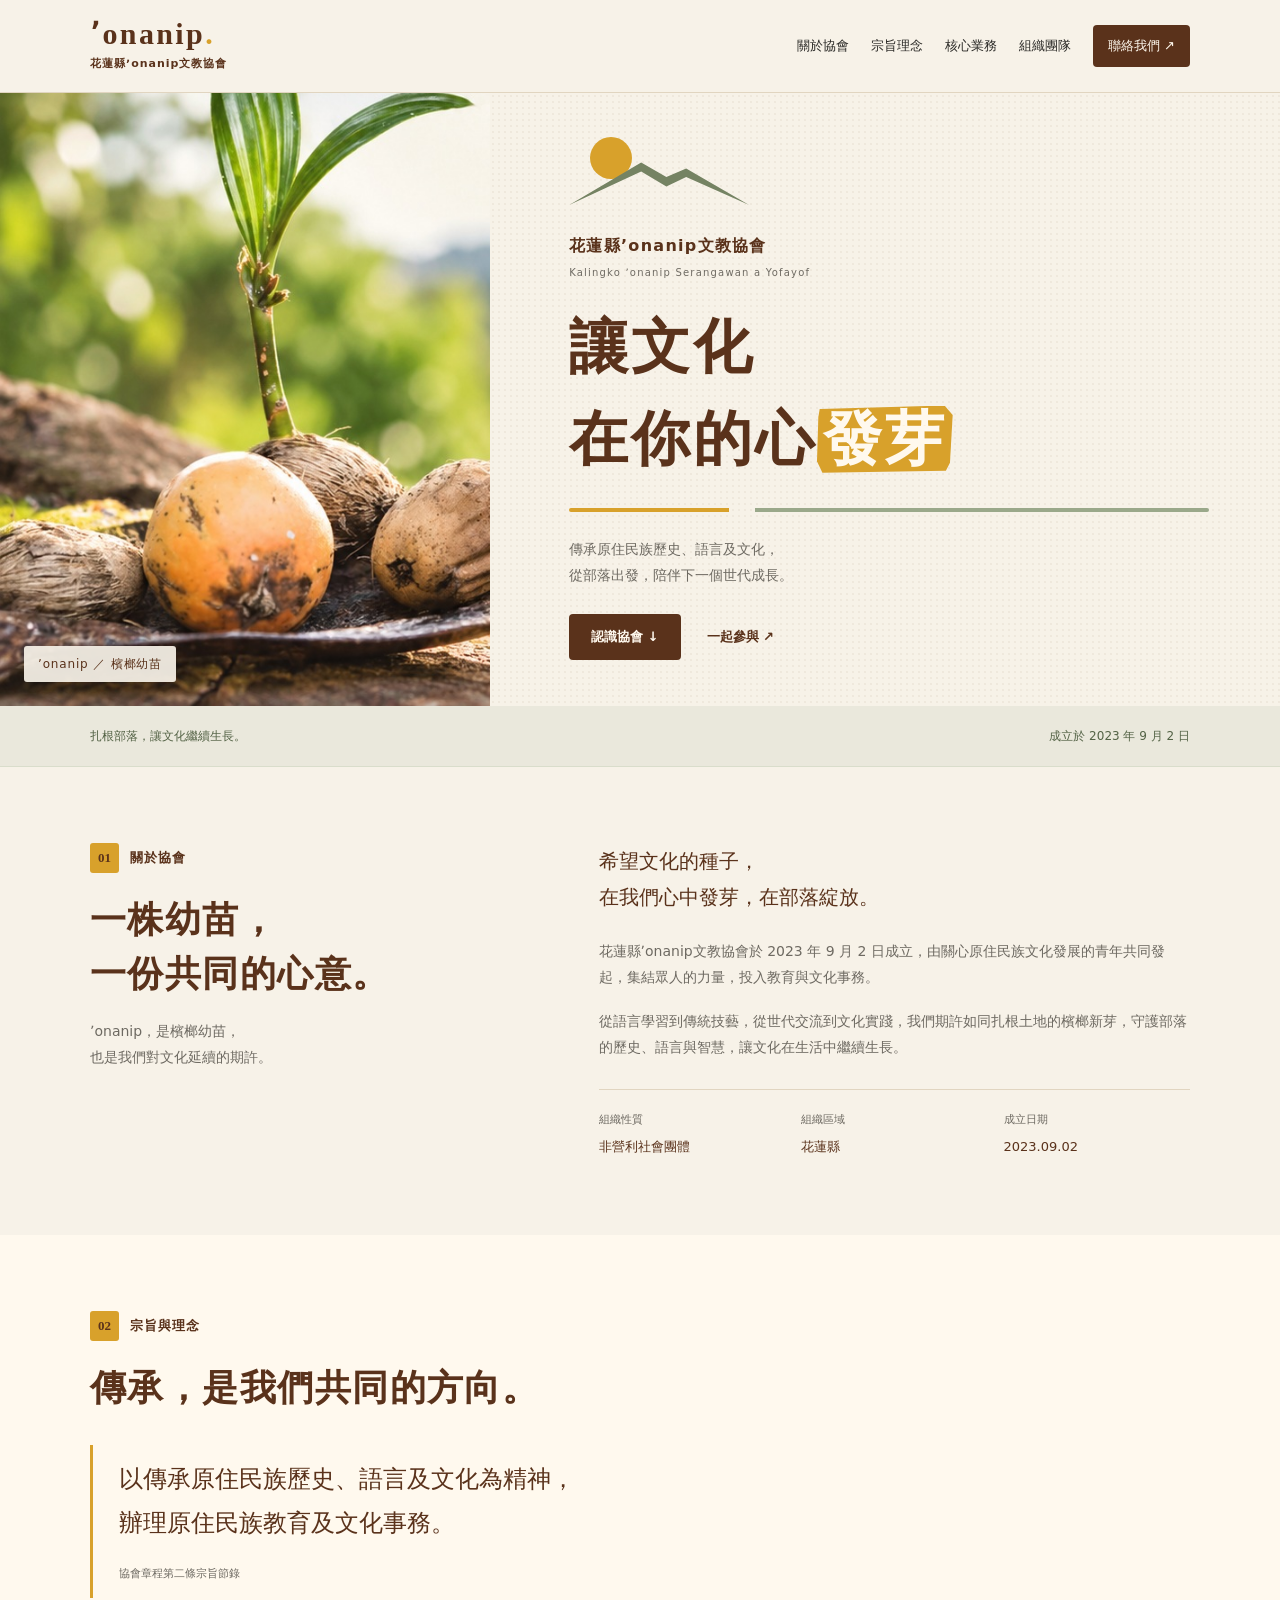
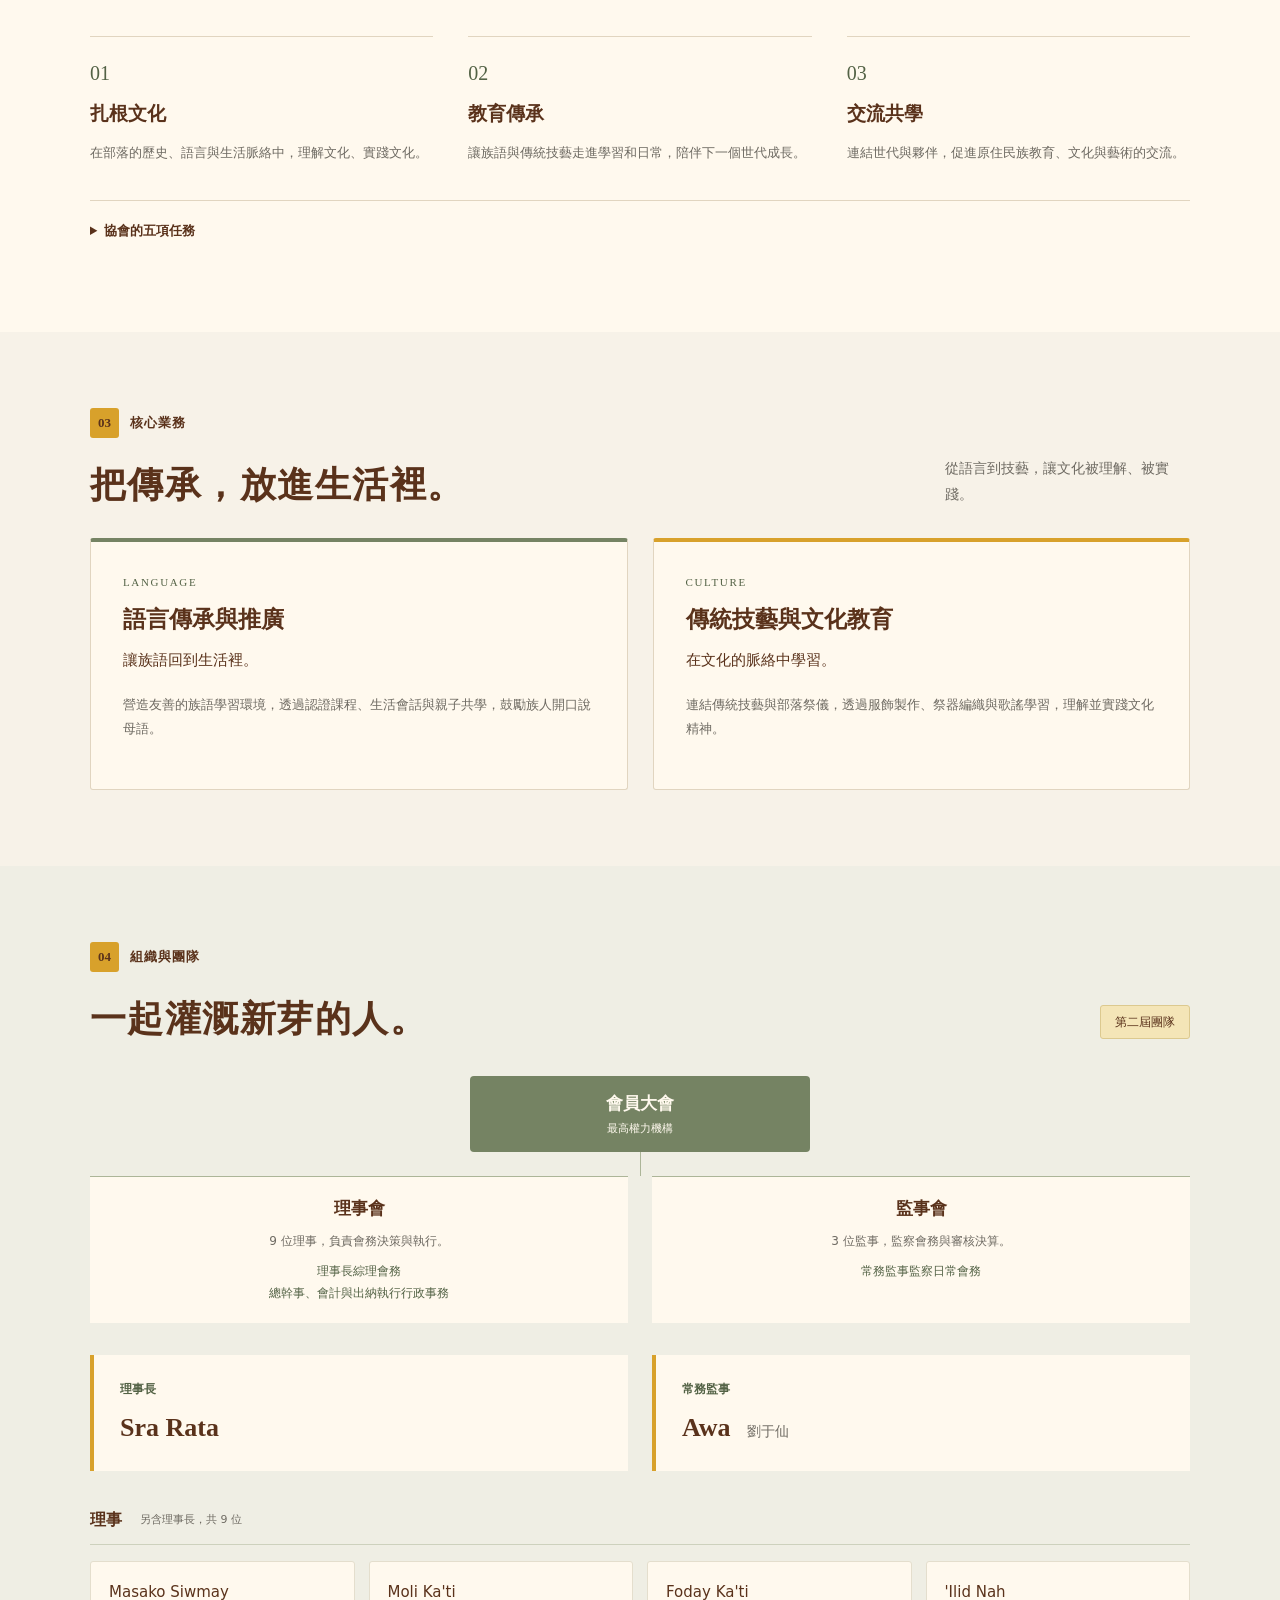
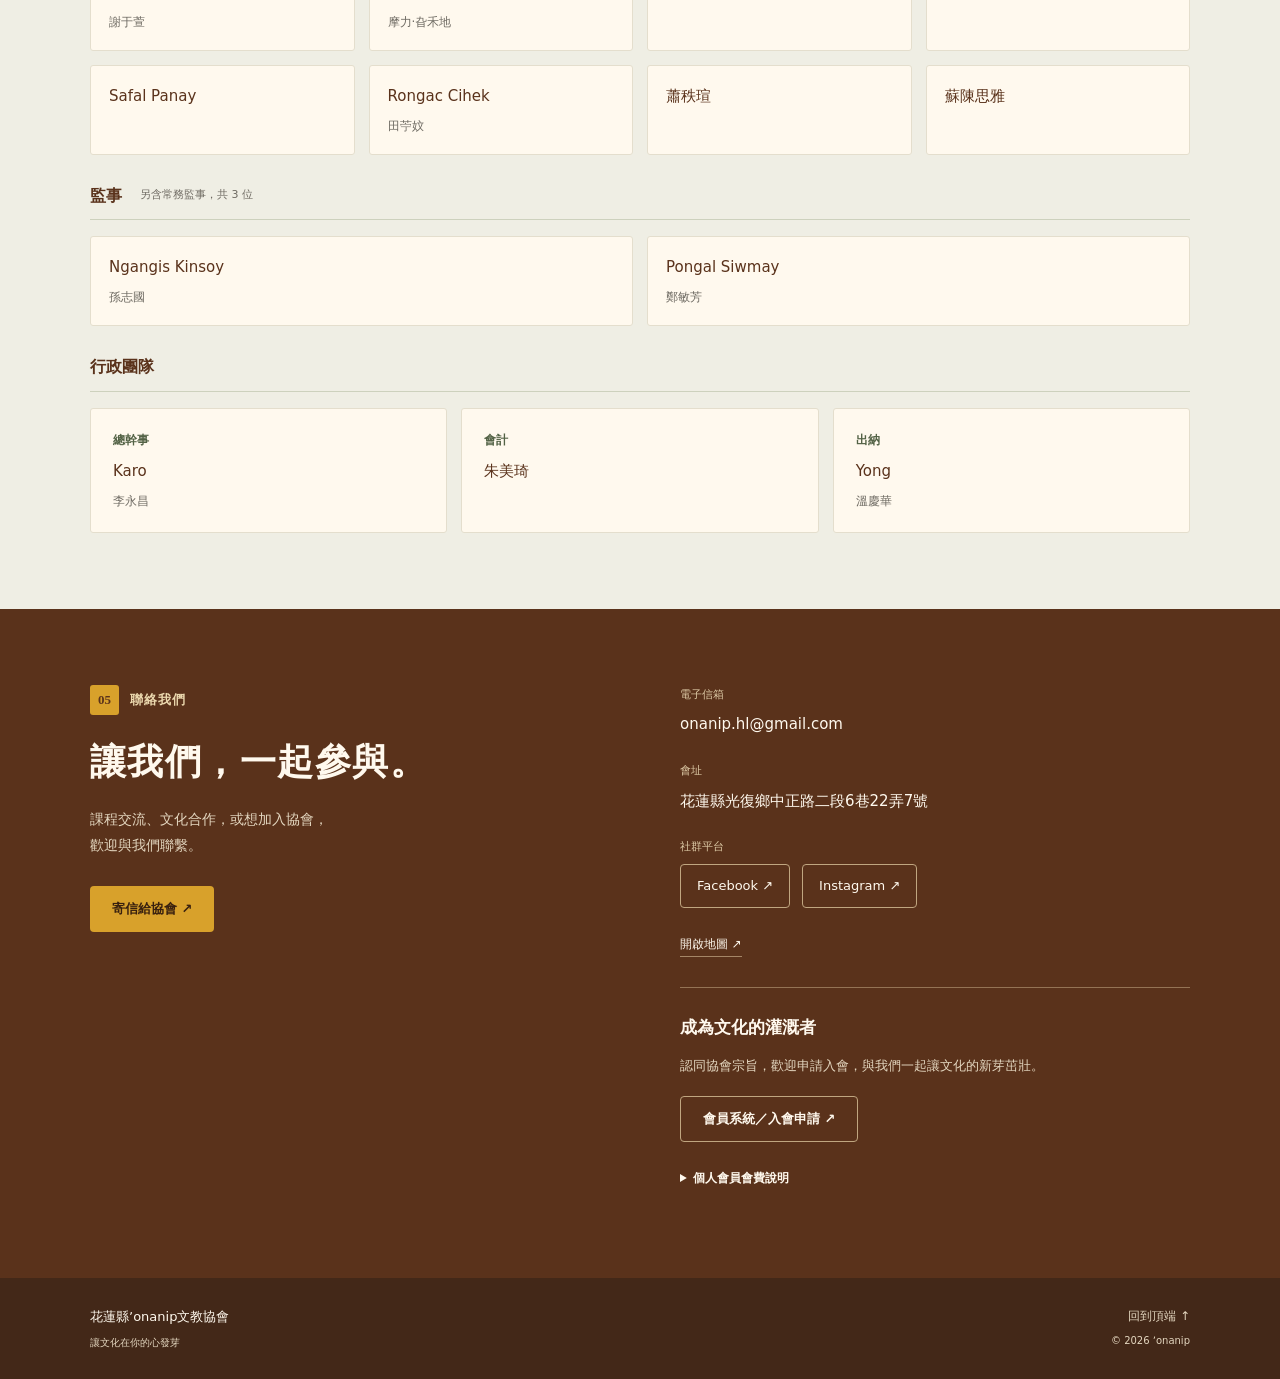
==== index.html @ b62fa6dc "Update index.html" ====
<!DOCTYPE html>
<html lang="zh-Hant-TW"><head><meta charset="UTF-8"><meta name="viewport" content="width=device-width, initial-scale=1"><meta name="theme-color" content="#5A321B"><meta name="description" content="花蓮縣ʼonanip文教協會，傳承原住民族歷史、語言及文化。認識協會宗旨、核心業務、第二屆理監事與行政團隊，以及聯絡資訊。"><title>花蓮縣ʼonanip文教協會｜讓文化在你的心發芽</title><link rel="stylesheet" href="assets/site.css"><script src="assets/site.js" defer></script></head><body>
<div id="onanip-site">
  <a class="oni-skip" href="#oni-about">跳到協會介紹</a>
  <header class="oni-header">
    <div class="oni-wrap oni-header-inner">
      <a class="oni-brand" href="#oni-home" aria-label="花蓮縣ʼonanip文教協會，回到首頁"><span class="oni-brand-word">ʼonanip<span class="oni-brand-dot">.</span></span><span class="oni-brand-name">花蓮縣ʼonanip文教協會</span></a>
      <button class="oni-menu cursor-interaction" type="button" aria-expanded="false" aria-controls="oni-nav" hidden>選單 ☰</button>
      <nav id="oni-nav" class="oni-nav" aria-label="主要導覽"><a href="#oni-about">關於協會</a><a href="#oni-values">宗旨理念</a><a href="#oni-missions">核心業務</a><a href="#oni-team">組織團隊</a><a class="oni-nav-contact" href="#oni-contact">聯絡我們 ↗</a></nav>
    </div>
  </header>
  <main>
    <section id="oni-home" class="oni-hero" aria-labelledby="oni-title">
      <div class="oni-hero-photo"><img src="assets/seedling.jpg" alt="檳榔幼苗在陽光下萌芽，象徵文化的延續與新生" width="545" height="841"><span class="oni-photo-caption">ʼonanip ／ 檳榔幼苗</span></div>
      <div class="oni-hero-copy">
        <div class="oni-landscape" aria-hidden="true"><span class="oni-sun"></span><span class="oni-mountain"></span></div>
        <p class="oni-hero-association">花蓮縣ʼonanip文教協會</p>
        <p class="oni-amis">Kalingko ʼonanip Serangawan a Yofayof</p>
        <h1 id="oni-title">讓文化<br>在你的心<span class="oni-brush">發芽</span></h1>
        <div class="oni-hero-rule" aria-hidden="true"></div>
        <p class="oni-hero-description">傳承原住民族歷史、語言及文化，<br>從部落出發，陪伴下一個世代成長。</p>
        <div class="oni-actions"><a class="oni-button oni-button-brown" href="#oni-about">認識協會 ↓</a><a class="oni-inline-link" href="#oni-contact">一起參與 ↗</a></div>
      </div>
    </section>
    <div class="oni-strip"><div class="oni-wrap"><span>扎根部落，讓文化繼續生長。</span><span>成立於 2023 年 9 月 2 日</span></div></div>

    <section id="oni-about" class="oni-section" aria-labelledby="oni-about-title"><div class="oni-wrap oni-about-grid">
      <div class="oni-heading"><p class="oni-kicker"><span>01</span> 關於協會</p><h2 id="oni-about-title">一株幼苗，<br>一份共同的心意。</h2><p class="oni-subheading">ʼonanip，是檳榔幼苗，<br>也是我們對文化延續的期許。</p></div>
      <div class="oni-about-copy"><p class="oni-lead">希望文化的種子，<br>在我們心中發芽，在部落綻放。</p><p>花蓮縣ʼonanip文教協會於 2023 年 9 月 2 日成立，由關心原住民族文化發展的青年共同發起，集結眾人的力量，投入教育與文化事務。</p><p>從語言學習到傳統技藝，從世代交流到文化實踐，我們期許如同扎根土地的檳榔新芽，守護部落的歷史、語言與智慧，讓文化在生活中繼續生長。</p><dl class="oni-facts"><div><dt>組織性質</dt><dd>非營利社會團體</dd></div><div><dt>組織區域</dt><dd>花蓮縣</dd></div><div><dt>成立日期</dt><dd>2023.09.02</dd></div></dl></div>
    </div></section>

    <section id="oni-values" class="oni-section oni-purpose-section" aria-labelledby="oni-values-title"><div class="oni-wrap">
      <div class="oni-heading"><p class="oni-kicker"><span>02</span> 宗旨與理念</p><h2 id="oni-values-title">傳承，是我們共同的方向。</h2></div>
      <blockquote class="oni-purpose"><p>以傳承原住民族歷史、語言及文化為精神，<br>辦理原住民族教育及文化事務。</p><cite>協會章程第二條宗旨節錄</cite></blockquote>
      <div class="oni-values"><article><span class="oni-value-number">01</span><h3>扎根文化</h3><p>在部落的歷史、語言與生活脈絡中，理解文化、實踐文化。</p></article><article><span class="oni-value-number">02</span><h3>教育傳承</h3><p>讓族語與傳統技藝走進學習和日常，陪伴下一個世代成長。</p></article><article><span class="oni-value-number">03</span><h3>交流共學</h3><p>連結世代與夥伴，促進原住民族教育、文化與藝術的交流。</p></article></div>
      <details class="oni-details"><summary class="cursor-interaction">協會的五項任務</summary><ol><li>舉辦原住民族教育、語言、歷史、傳統技藝、歌舞、體育等各項文化傳承活動。</li><li>促進原住民族間教育、文化、藝術之交流。</li><li>培育原住民族青年人才，協助生涯規劃。</li><li>出版期刊、雜誌、書籍及各類視聽媒體等。</li><li>辦理其他符合本會宗旨之各項原住民族教育及文化事務。</li></ol><p class="oni-small">依協會章程第五條。</p></details>
    </div></section>

    <section id="oni-missions" class="oni-section" aria-labelledby="oni-missions-title"><div class="oni-wrap">
      <div class="oni-heading oni-heading-row"><div><p class="oni-kicker"><span>03</span> 核心業務</p><h2 id="oni-missions-title">把傳承，放進生活裡。</h2></div><p class="oni-subheading">從語言到技藝，讓文化被理解、被實踐。</p></div>
      <div class="oni-missions"><article class="oni-mission"><p class="oni-mission-label">LANGUAGE</p><h3>語言傳承與推廣</h3><p class="oni-mission-tagline">讓族語回到生活裡。</p><p>營造友善的族語學習環境，透過認證課程、生活會話與親子共學，鼓勵族人開口說母語。</p></article><article class="oni-mission"><p class="oni-mission-label">CULTURE</p><h3>傳統技藝與文化教育</h3><p class="oni-mission-tagline">在文化的脈絡中學習。</p><p>連結傳統技藝與部落祭儀，透過服飾製作、祭器編織與歌謠學習，理解並實踐文化精神。</p></article></div>
    </div></section>

    <section id="oni-team" class="oni-section oni-team-section" aria-labelledby="oni-team-title"><div class="oni-wrap">
      <div class="oni-heading oni-heading-row"><div><p class="oni-kicker"><span>04</span> 組織與團隊</p><h2 id="oni-team-title">一起灌溉新芽的人。</h2></div><span class="oni-term">第二屆團隊</span></div>
      <div class="oni-org" aria-label="協會組織架構"><div class="oni-org-top"><strong>會員大會</strong><span>最高權力機構</span></div><div class="oni-org-branches"><div><h3>理事會</h3><p>9 位理事，負責會務決策與執行。</p><p class="oni-org-line">理事長綜理會務<br>總幹事、會計與出納執行行政事務</p></div><div><h3>監事會</h3><p>3 位監事，監察會務與審核決算。</p><p class="oni-org-line">常務監事監察日常會務</p></div></div></div>
      <div class="oni-leaders"><article><p class="oni-role">理事長</p><h3>Sra Rata</h3></article><article><p class="oni-role">常務監事</p><h3>Awa <span>劉于仙</span></h3></article></div>
      <div class="oni-roster-section"><div class="oni-roster-title"><h3>理事</h3><span>另含理事長，共 9 位</span></div><ul class="oni-roster oni-directors"><li><strong>Masako Siwmay</strong><span>謝于萱</span></li><li><strong>Moli Ka'ti</strong><span>摩力·旮禾地</span></li><li><strong>Foday Ka'ti</strong></li><li><strong>'Ilid Nah</strong></li><li><strong>Safal Panay</strong></li><li><strong>Rongac Cihek</strong><span>田苧妏</span></li><li><strong>蕭秩瑄</strong></li><li><strong>蘇陳思雅</strong></li></ul></div>
      <div class="oni-roster-section"><div class="oni-roster-title"><h3>監事</h3><span>另含常務監事，共 3 位</span></div><ul class="oni-roster oni-supervisors"><li><strong>Ngangis Kinsoy</strong><span>孫志國</span></li><li><strong>Pongal Siwmay</strong><span>鄭敏芳</span></li></ul></div>
      <div class="oni-roster-section"><div class="oni-roster-title"><h3>行政團隊</h3></div><ul class="oni-roster oni-staff"><li><span class="oni-role">總幹事</span><strong>Karo</strong><span>李永昌</span></li><li><span class="oni-role">會計</span><strong>朱美琦</strong></li><li><span class="oni-role">出納</span><strong>Yong</strong><span>溫慶華</span></li></ul></div>
    </div></section>

    <section id="oni-contact" class="oni-section oni-contact-section" aria-labelledby="oni-contact-title"><div class="oni-wrap oni-contact-grid">
      <div class="oni-heading"><p class="oni-kicker"><span>05</span> 聯絡我們</p><h2 id="oni-contact-title">讓我們，一起參與。</h2><p>課程交流、文化合作，或想加入協會，<br>歡迎與我們聯繫。</p><a class="oni-button oni-button-gold" href="mailto:onanip.hl@gmail.com">寄信給協會 ↗</a></div>
      <div class="oni-contact-info"><dl><div><dt>電子信箱</dt><dd><a href="mailto:onanip.hl@gmail.com">onanip.hl@gmail.com</a></dd></div><div><dt>會址</dt><dd>花蓮縣光復鄉中正路二段6巷22弄7號</dd></div><div><dt>社群平台</dt><dd class="oni-social-links"><a href="https://www.facebook.com/onanip.hl/" target="_blank" rel="noopener noreferrer">Facebook ↗<span class="oni-sr">（另開視窗）</span></a><a href="https://www.instagram.com/onanip.hl/" target="_blank" rel="noopener noreferrer">Instagram ↗<span class="oni-sr">（另開視窗）</span></a></dd></div></dl><a class="oni-map-link" href="https://www.google.com/maps/search/?api=1&amp;query=花蓮縣光復鄉中正路二段6巷22弄7號" target="_blank" rel="noopener noreferrer">開啟地圖 ↗<span class="oni-sr">（另開視窗）</span></a><div class="oni-join"><h3>成為文化的灌溉者</h3><p>認同協會宗旨，歡迎申請入會，與我們一起讓文化的新芽茁壯。</p><a class="oni-button oni-button-outline" href="https://member.onanip.org/" target="_blank" rel="noopener noreferrer">會員系統／入會申請 ↗<span class="oni-sr">（另開視窗）</span></a><details class="oni-fees"><summary class="cursor-interaction">個人會員會費說明</summary><p>入會費 NT$1,000（入會時繳納）<br>常年會費 NT$1,200</p><p class="oni-small">填具申請書，經理事會通過並繳納會費後，成為個人會員。申請資格與費用以協會章程及相關決議為準。</p></details></div></div>
    </div></section>
  </main>
  <footer class="oni-footer"><div class="oni-wrap"><div><strong>花蓮縣ʼonanip文教協會</strong><span>讓文化在你的心發芽</span></div><div><a href="#oni-home">回到頂端 ↑</a><span>© <span data-oni-year>2026</span> ʼonanip</span></div></div></footer>
</div>



</body></html>
---- assets/site.css ----
html{scroll-behavior:smooth}body{margin:0}@media(prefers-reduced-motion:reduce){html{scroll-behavior:auto}}

#onanip-site{--oni-paper:#F7F2E8;--oni-brown:#5A321B;--oni-olive:#758363;--oni-gold:#D8A12B;--oni-ink:#2B2A27;--oni-muted:#6E6A62;--oni-line:#E1D5C0;--oni-light:#FFF9EE;color:var(--oni-ink);background:var(--oni-paper);font-family:"Noto Sans TC","PingFang TC","Microsoft JhengHei",system-ui,sans-serif;font-size:15px;line-height:1.85;overflow-wrap:break-word;text-align:left;color-scheme:light;isolation:isolate}
#onanip-site *{box-sizing:border-box}#onanip-site a{color:inherit;text-decoration:none}#onanip-site a:hover{text-decoration:underline;text-underline-offset:5px}#onanip-site button{font:inherit}#onanip-site h1,#onanip-site h2,#onanip-site h3,#onanip-site p{margin-top:0}#onanip-site h1,#onanip-site h2{font-family:"Noto Serif CJK TC","Noto Serif TC","Songti TC","PMingLiU",serif;color:var(--oni-brown);font-weight:700;letter-spacing:.04em;line-height:1.5}#onanip-site h2{font-size:clamp(26px,3.3vw,36px);margin-bottom:18px}#onanip-site h3{font-size:19px;line-height:1.6;color:var(--oni-brown);margin-bottom:12px;font-weight:600}#onanip-site p{margin-bottom:18px}#onanip-site .oni-wrap{width:calc(100% - 72px);max-width:1100px;margin-inline:auto}#onanip-site .oni-section{padding:76px 0;scroll-margin-top:24px}#onanip-site .oni-small{font-size:12px;color:var(--oni-muted)}#onanip-site .oni-sr{position:absolute;width:1px;height:1px;overflow:hidden;clip:rect(0,0,0,0);white-space:nowrap}#onanip-site .oni-skip{position:absolute;left:8px;top:8px;transform:translateY(-200%);background:var(--oni-light);padding:10px;z-index:5}#onanip-site .oni-skip:focus{transform:none}
#onanip-site .oni-header{background:var(--oni-paper);border-bottom:1px solid var(--oni-line)}#onanip-site .oni-header-inner{display:flex;align-items:center;justify-content:space-between;gap:22px;min-height:92px}#onanip-site .oni-brand{text-decoration:none;flex-shrink:0;color:var(--oni-brown);display:block}#onanip-site .oni-brand-word{font-family:Georgia,serif;font-size:30px;line-height:1.05;letter-spacing:.08em;font-weight:600;display:block}#onanip-site .oni-brand-dot{color:var(--oni-gold)}#onanip-site .oni-brand-name{display:block;font-size:11px;font-weight:600;letter-spacing:.09em;margin-top:5px}#onanip-site .oni-nav{display:flex;align-items:center;gap:22px;font-size:13px;font-weight:500}#onanip-site .oni-nav a{padding:12px 0;white-space:nowrap}#onanip-site .oni-nav-contact{background:var(--oni-brown);color:var(--oni-light);padding:9px 15px!important;border-radius:4px}#onanip-site .oni-menu{border:1px solid var(--oni-line);background:var(--oni-light);color:var(--oni-brown);padding:8px 12px;border-radius:4px;min-height:44px}#onanip-site .oni-menu[hidden]{display:none}
#onanip-site .oni-hero{display:grid;grid-template-columns:.9fr 1.45fr;min-height:560px}#onanip-site .oni-hero-photo{position:relative;min-height:560px;background:#9AA88A;overflow:hidden}#onanip-site .oni-hero-photo img{position:absolute;inset:0;width:100%;height:100%;object-fit:cover;object-position:50% 54%;display:block}#onanip-site .oni-photo-caption{position:absolute;bottom:24px;left:24px;background:rgba(247,242,232,.93);color:var(--oni-brown);font-size:12px;padding:7px 14px;border-radius:3px;letter-spacing:.07em}#onanip-site .oni-hero-copy{padding:44px 9% 46px 10%;position:relative;background-image:radial-gradient(#9c886917 .8px,transparent .8px);background-size:6px 6px}#onanip-site .oni-landscape{height:68px;width:180px;position:relative;margin-bottom:26px}#onanip-site .oni-sun{position:absolute;left:21px;top:0;width:42px;height:42px;background:var(--oni-gold);border-radius:50%}#onanip-site .oni-mountain{position:absolute;left:0;bottom:0;width:180px;height:53px;background:var(--oni-olive);clip-path:polygon(0 100%,40% 20%,54% 47%,65% 31%,100% 100%,65% 47%,54% 65%,40% 37%,0 100%)}#onanip-site .oni-hero-association{font-size:16px;letter-spacing:.08em;font-weight:600;color:var(--oni-brown);margin-bottom:3px}#onanip-site .oni-amis{font-size:10px;letter-spacing:.12em;color:var(--oni-muted);margin-bottom:20px}#onanip-site h1{font-size:clamp(36px,4.7vw,59px);line-height:1.55;margin:0 0 23px;letter-spacing:.05em}#onanip-site .oni-brush{background:var(--oni-gold);color:var(--oni-light);padding:0 .1em .02em;box-decoration-break:clone;-webkit-box-decoration-break:clone;clip-path:polygon(2% 5%,94% 0,100% 14%,98% 85%,95% 97%,4% 100%,0 83%,1% 17%)}#onanip-site .oni-hero-rule{height:4px;width:100%;background:linear-gradient(to right,var(--oni-gold) 0 25%,transparent 25% 29%,#9AA88A 29% 100%);border-radius:6px;margin:4px 0 25px}#onanip-site .oni-hero-description{font-size:14px;color:var(--oni-muted);margin-bottom:25px}#onanip-site .oni-actions{display:flex;align-items:center;gap:26px;flex-wrap:wrap}#onanip-site .oni-button{display:inline-flex;align-items:center;justify-content:center;padding:12px 22px;min-height:46px;border-radius:4px;font-weight:600;font-size:13px;text-decoration:none;line-height:1.5}#onanip-site .oni-button:hover{text-decoration:none;filter:brightness(1.07)}#onanip-site .oni-button-brown{background:var(--oni-brown);color:var(--oni-light)}#onanip-site .oni-inline-link{color:var(--oni-brown);font-size:13px;font-weight:600}#onanip-site .oni-strip{padding:19px 0;background:#EAE8DC;border-bottom:1px solid #D9DDCB;color:#536245;font-size:12px}#onanip-site .oni-strip .oni-wrap{display:flex;justify-content:space-between;gap:16px}
#onanip-site .oni-kicker{font-size:13px;color:var(--oni-brown);font-weight:600;display:flex;align-items:center;gap:11px;letter-spacing:.08em;margin-bottom:20px}#onanip-site .oni-kicker>span{background:var(--oni-gold);color:var(--oni-brown);padding:3px 8px;border-radius:3px;font-family:Georgia,serif;font-size:13px;letter-spacing:0}#onanip-site .oni-subheading{font-size:14px;color:var(--oni-muted)}#onanip-site .oni-about-grid{display:grid;grid-template-columns:.9fr 1.2fr;gap:65px}#onanip-site .oni-lead{font-size:20px;line-height:1.8;color:var(--oni-brown);font-weight:500;margin-bottom:24px}#onanip-site .oni-about-copy>p:not(.oni-lead){color:var(--oni-muted);font-size:14px}#onanip-site .oni-facts{display:grid;grid-template-columns:repeat(3,1fr);gap:16px;margin:28px 0 0;border-top:1px solid var(--oni-line);padding-top:20px}#onanip-site .oni-facts dt{font-size:11px;color:var(--oni-muted)}#onanip-site .oni-facts dd{font-size:13px;font-weight:500;margin:5px 0 0;color:var(--oni-brown)}#onanip-site .oni-purpose-section{background:#FFF9EE}#onanip-site .oni-purpose{border-left:3px solid var(--oni-gold);padding:12px 0 12px 26px;margin:30px 0 38px}#onanip-site .oni-purpose p{font-size:clamp(18px,2.3vw,24px);font-family:"Noto Serif CJK TC","Songti TC",serif;color:var(--oni-brown);line-height:1.85;margin-bottom:13px}#onanip-site .oni-purpose cite{font-size:11px;color:var(--oni-muted);font-style:normal}#onanip-site .oni-values{display:grid;grid-template-columns:repeat(3,1fr);gap:35px}#onanip-site .oni-values article{border-top:1px solid var(--oni-line);padding-top:18px}#onanip-site .oni-value-number{color:#536245;font-family:Georgia,serif;font-size:20px}#onanip-site .oni-values h3{margin-top:6px}#onanip-site .oni-values p{font-size:13px;color:var(--oni-muted);margin-bottom:0}#onanip-site details>summary{font-weight:600;padding:13px 0;min-height:44px}#onanip-site .oni-details{border-top:1px solid var(--oni-line);margin-top:35px;padding-top:5px;color:var(--oni-brown);font-size:13px}#onanip-site .oni-details ol{padding-left:22px;line-height:2;color:var(--oni-muted)}#onanip-site .oni-heading-row{display:flex;justify-content:space-between;align-items:end;gap:26px;margin-bottom:26px}#onanip-site .oni-heading-row h2{margin-bottom:0}#onanip-site .oni-heading-row .oni-subheading{max-width:245px;margin-bottom:4px}#onanip-site .oni-missions{display:grid;grid-template-columns:1fr 1fr;gap:25px}#onanip-site .oni-mission{background:var(--oni-light);border:1px solid var(--oni-line);border-top:4px solid var(--oni-olive);padding:30px 32px;border-radius:3px}#onanip-site .oni-mission:nth-child(2){border-top-color:var(--oni-gold)}#onanip-site .oni-mission-label{font-family:Georgia,serif;letter-spacing:.15em;color:#536245;font-size:11px;margin-bottom:10px}#onanip-site .oni-mission h3{font-size:23px;font-family:"Noto Serif CJK TC","Songti TC",serif;margin-bottom:8px}#onanip-site .oni-mission-tagline{color:var(--oni-brown);font-size:15px;margin-bottom:18px}#onanip-site .oni-mission>p:not(.oni-mission-label):not(.oni-mission-tagline){font-size:13px;color:var(--oni-muted)}#onanip-site .oni-mission ul{font-size:13px;border-top:1px solid var(--oni-line);padding-top:19px;padding-left:18px;margin:24px 0 0;color:var(--oni-brown)}#onanip-site .oni-mission li{margin-bottom:7px}#onanip-site .oni-mission li::marker{color:var(--oni-olive)}
#onanip-site .oni-team-section{background:#EFEEE4}#onanip-site .oni-term{background:#F4E5B7;color:var(--oni-brown);padding:5px 14px;border:1px solid #DCC98F;border-radius:3px;font-size:12px;white-space:nowrap;margin-bottom:7px}#onanip-site .oni-org{margin:30px 0 32px}#onanip-site .oni-org-top{max-width:340px;margin:auto;text-align:center;background:var(--oni-olive);color:var(--oni-light);padding:12px 20px;border-radius:4px}#onanip-site .oni-org-top strong,#onanip-site .oni-org-top span{display:block}#onanip-site .oni-org-top strong{font-size:17px}#onanip-site .oni-org-top span{font-size:11px}#onanip-site .oni-org-branches{display:grid;grid-template-columns:1fr 1fr;gap:24px;padding-top:24px;position:relative}#onanip-site .oni-org-branches:before{content:"";position:absolute;width:1px;height:24px;background:#ACB598;top:0;left:50%}#onanip-site .oni-org-branches>div{border-top:1px solid #ACB598;text-align:center;padding:18px 14px;background:var(--oni-light)}#onanip-site .oni-org-branches h3{font-size:17px;margin:0 0 8px}#onanip-site .oni-org-branches p{font-size:12px;color:var(--oni-muted);margin:0 0 8px}#onanip-site .oni-org-branches .oni-org-line{color:#536245;margin-bottom:0}#onanip-site .oni-leaders{display:grid;grid-template-columns:1fr 1fr;gap:24px;margin:25px 0 36px}#onanip-site .oni-leaders article{background:var(--oni-light);padding:23px 26px;border-left:4px solid var(--oni-gold)}#onanip-site .oni-role{font-size:12px;color:#536245;font-weight:600;display:block;margin:0 0 7px}#onanip-site .oni-leaders h3{font-family:Georgia,"Noto Serif CJK TC","Songti TC",serif;font-size:26px;margin-bottom:0}#onanip-site .oni-leaders h3>span{display:inline-block;font-family:"PingFang TC",sans-serif;font-size:14px;font-weight:400;margin-left:10px;color:var(--oni-muted)}#onanip-site .oni-roster-section{margin-top:28px}#onanip-site .oni-roster-title{display:flex;align-items:center;gap:18px;border-bottom:1px solid #CDD1BD;padding-bottom:11px;margin-bottom:16px}#onanip-site .oni-roster-title h3{margin:0;font-size:16px}#onanip-site .oni-roster-title>span{font-size:11px;color:var(--oni-muted)}#onanip-site .oni-roster{display:grid;gap:14px;list-style:none;padding:0;margin:0}#onanip-site .oni-directors{grid-template-columns:repeat(4,minmax(0,1fr))}#onanip-site .oni-roster li{min-height:86px;background:var(--oni-light);padding:17px 18px;border:1px solid #E4DECD;border-radius:3px}#onanip-site .oni-roster strong{display:block;font-weight:500;font-size:15px;color:var(--oni-brown);overflow-wrap:anywhere}#onanip-site .oni-roster li>span:not(.oni-role){display:block;font-size:12px;color:var(--oni-muted);margin-top:4px}#onanip-site .oni-supervisors{grid-template-columns:repeat(2,minmax(0,1fr))}#onanip-site .oni-staff{grid-template-columns:repeat(3,minmax(0,1fr))}#onanip-site .oni-staff li{padding:20px 22px}
#onanip-site .oni-contact-section{background:var(--oni-brown);color:var(--oni-light)}#onanip-site .oni-contact-grid{display:grid;grid-template-columns:1fr 1fr;gap:80px}#onanip-site .oni-contact-section h2{color:var(--oni-light)}#onanip-site .oni-contact-section .oni-kicker{color:#EBD8AE}#onanip-site .oni-contact-section .oni-heading>p:not(.oni-kicker){font-size:14px;color:#E3D6BF;margin-bottom:27px}#onanip-site .oni-button-gold{background:var(--oni-gold);color:#38200F}#onanip-site .oni-contact-info dl{margin:0}#onanip-site .oni-contact-info dl>div{padding-bottom:22px}#onanip-site .oni-contact-info dt{color:#DECBA7;font-size:11px;margin-bottom:6px}#onanip-site .oni-contact-info dd{font-size:15px;margin:0;overflow-wrap:anywhere}#onanip-site .oni-map-link{font-size:12px;border-bottom:1px solid #A58667;padding-bottom:5px}#onanip-site .oni-join{border-top:1px solid #947355;margin-top:30px;padding-top:26px}#onanip-site .oni-join h3{font-size:17px;color:var(--oni-light)}#onanip-site .oni-join p{font-size:13px;color:#E3D6BF}#onanip-site .oni-button-outline{border:1px solid #C0A680;color:var(--oni-light)}#onanip-site .oni-fees{font-size:12px;margin-top:12px}#onanip-site .oni-fees .oni-small{color:#E3D6BF}#onanip-site .oni-footer{background:#432818;color:#E3D6BF;padding:27px 0;font-size:12px}#onanip-site .oni-footer>.oni-wrap{display:flex;justify-content:space-between;gap:20px}#onanip-site .oni-footer strong{display:block;font-weight:500;color:var(--oni-light);font-size:13px}#onanip-site .oni-footer span{display:block;font-size:10px;margin-top:5px}#onanip-site .oni-footer>div>div:last-child{text-align:right}#onanip-site .oni-footer [data-oni-year]{display:inline}
@media(min-width:821px){#onanip-site .oni-menu{display:none!important}#onanip-site .oni-nav{display:flex!important}}
@media(max-width:820px){#onanip-site .oni-wrap{width:calc(100% - 44px)}#onanip-site .oni-header-inner{flex-wrap:wrap;min-height:82px;padding-block:17px;gap:10px}#onanip-site .oni-menu:not([hidden]){display:block}#onanip-site .oni-nav{width:100%;flex-wrap:wrap;gap:6px 20px;padding-top:8px}#onanip-site.oni-js .oni-nav{display:none}#onanip-site.oni-js .oni-nav.oni-open{display:flex}#onanip-site .oni-hero{grid-template-columns:.85fr 1.3fr;min-height:510px}#onanip-site .oni-hero-photo{min-height:510px}#onanip-site .oni-hero-copy{padding:32px 8%}#onanip-site .oni-landscape{margin-bottom:19px;height:60px}#onanip-site h1{font-size:39px}#onanip-site .oni-hero-association{font-size:13px}#onanip-site .oni-amis{font-size:9px;letter-spacing:.02em}#onanip-site .oni-hero-description{font-size:12px}#onanip-site .oni-actions{gap:16px}#onanip-site .oni-about-grid{gap:36px}#onanip-site .oni-section{padding:62px 0}#onanip-site .oni-contact-grid{gap:40px}#onanip-site .oni-directors{grid-template-columns:repeat(2,minmax(0,1fr))}#onanip-site .oni-mission{padding:25px}#onanip-site .oni-mission h3{font-size:21px}#onanip-site .oni-heading-row{align-items:start;flex-wrap:wrap}#onanip-site .oni-heading-row .oni-subheading{max-width:none;margin-top:0}#onanip-site .oni-values{gap:22px}}
@media(max-width:560px){#onanip-site{font-size:14px}#onanip-site .oni-wrap{width:calc(100% - 36px)}#onanip-site .oni-brand-word{font-size:26px}#onanip-site .oni-brand-name{font-size:10px;letter-spacing:.04em}#onanip-site .oni-menu{font-size:12px}#onanip-site .oni-hero{grid-template-columns:1fr}#onanip-site .oni-hero-photo{min-height:250px;height:250px;order:2}#onanip-site .oni-hero-photo img{object-position:50% 62%}#onanip-site .oni-hero-copy{padding:28px 24px 35px}#onanip-site .oni-landscape{height:48px;width:150px;margin-bottom:17px}#onanip-site .oni-sun{width:32px;height:32px}#onanip-site .oni-mountain{width:150px;height:42px}#onanip-site h1{font-size:42px;line-height:1.45;margin-bottom:19px}#onanip-site .oni-hero-association{font-size:14px}#onanip-site .oni-amis{font-size:10px}#onanip-site .oni-hero-description{font-size:14px}#onanip-site .oni-photo-caption{left:18px;bottom:16px;font-size:11px}#onanip-site .oni-strip .oni-wrap{flex-direction:column;gap:2px}#onanip-site .oni-strip{padding:15px 0}#onanip-site .oni-about-grid,#onanip-site .oni-contact-grid{grid-template-columns:1fr;gap:22px}#onanip-site .oni-about-grid h2 br{display:none}#onanip-site .oni-section{padding:49px 0}#onanip-site .oni-lead{font-size:19px}#onanip-site .oni-facts{gap:10px}#onanip-site .oni-facts dd{font-size:11px}#onanip-site .oni-values,#onanip-site .oni-missions{grid-template-columns:1fr;gap:24px}#onanip-site .oni-values article{padding-top:14px}#onanip-site .oni-purpose{padding-left:18px;margin:25px 0 30px}#onanip-site .oni-purpose p br{display:none}#onanip-site .oni-mission{padding:25px}#onanip-site .oni-heading-row{gap:14px;margin-bottom:22px}#onanip-site .oni-org-branches{gap:12px}#onanip-site .oni-org-branches>div{padding:16px 10px}#onanip-site .oni-org-branches p{font-size:11px}#onanip-site .oni-leaders{gap:12px;margin-bottom:30px}#onanip-site .oni-leaders article{padding:19px 16px}#onanip-site .oni-leaders h3{font-size:21px}#onanip-site .oni-leaders h3>span{display:block;margin:2px 0 0;font-size:12px}#onanip-site .oni-roster{gap:10px}#onanip-site .oni-roster li{padding:15px 13px;min-height:80px}#onanip-site .oni-roster strong{font-size:14px}#onanip-site .oni-staff{grid-template-columns:1fr}#onanip-site .oni-staff li{padding:17px 20px}#onanip-site .oni-contact-grid{gap:32px}#onanip-site .oni-footer>.oni-wrap{flex-direction:column;gap:17px}#onanip-site .oni-footer>div>div:last-child{text-align:left}}
@media(prefers-reduced-motion:reduce){#onanip-site *{scroll-behavior:auto!important}}

#onanip-site .oni-social-links{display:flex;flex-wrap:wrap;gap:12px}#onanip-site .oni-social-links a{display:inline-flex;align-items:center;border:1px solid #C0A680;padding:9px 16px;border-radius:4px;min-height:44px;font-size:13px;color:var(--oni-light)}
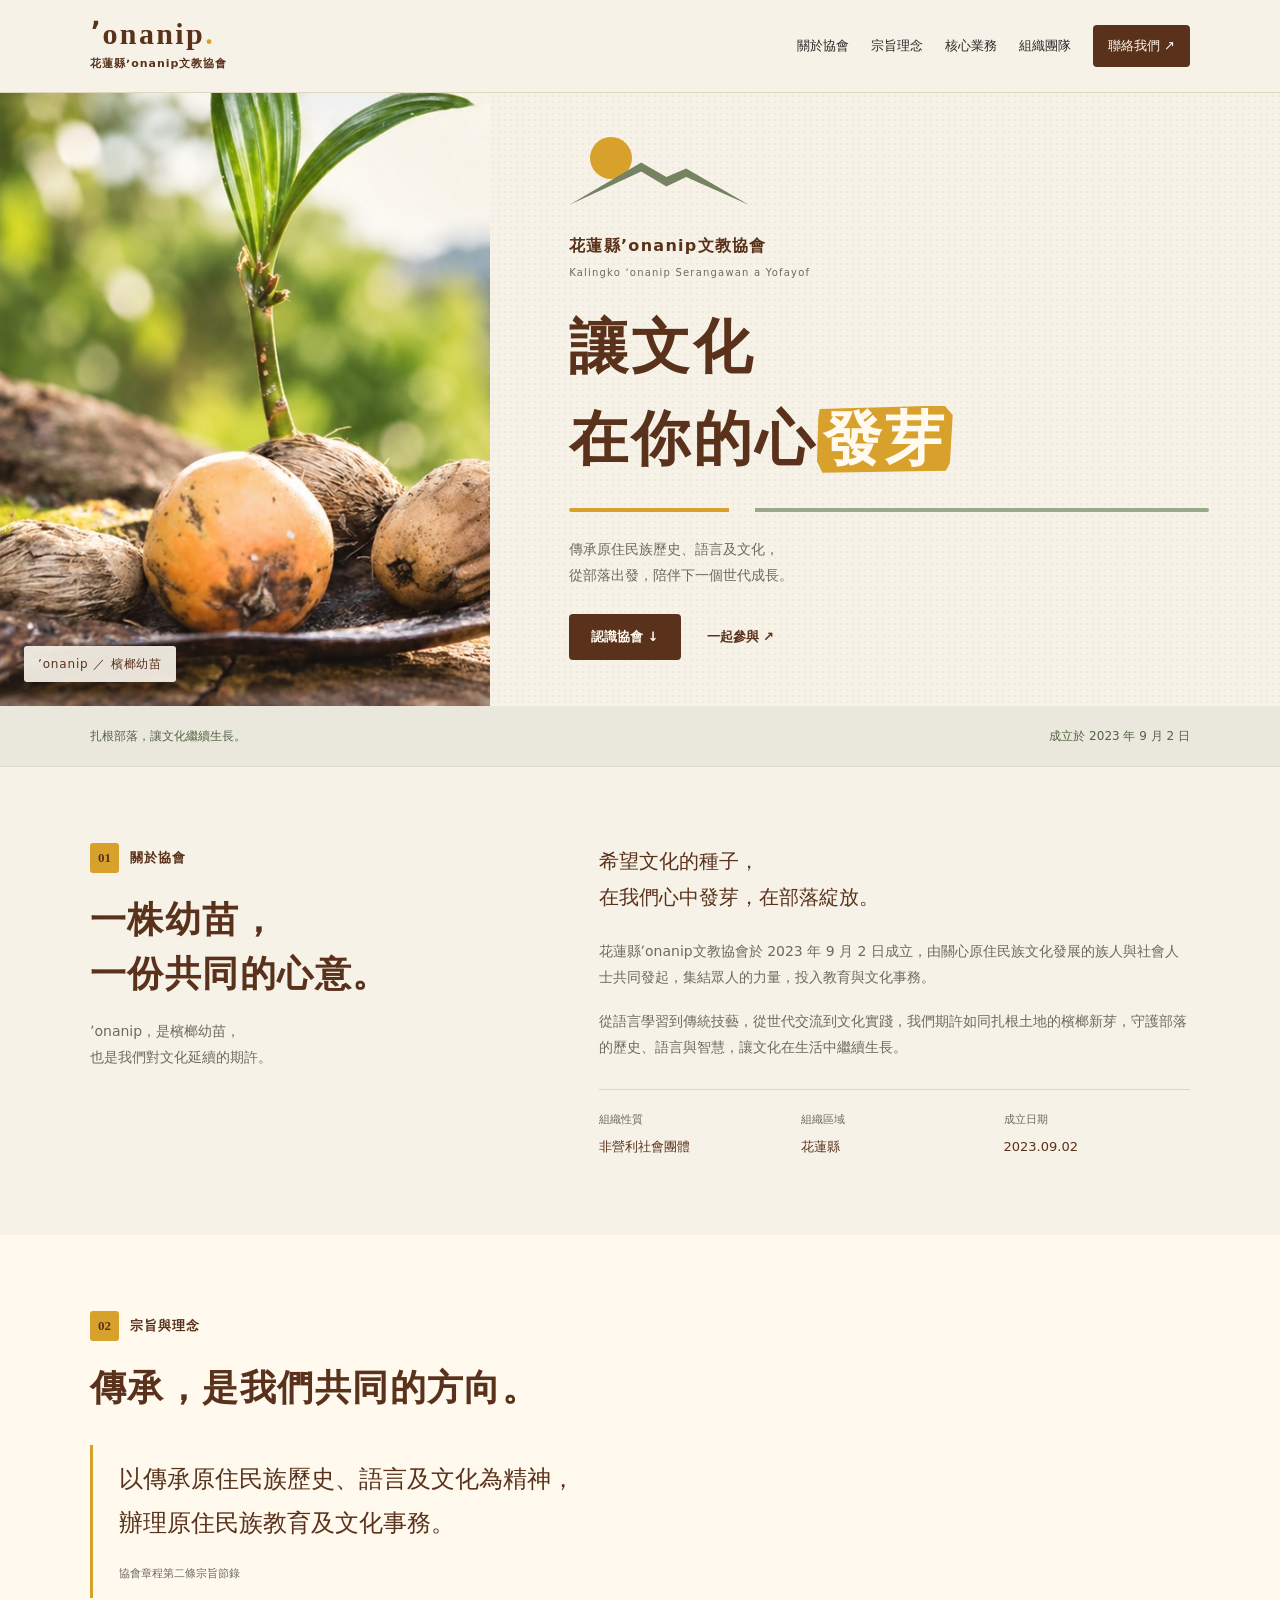
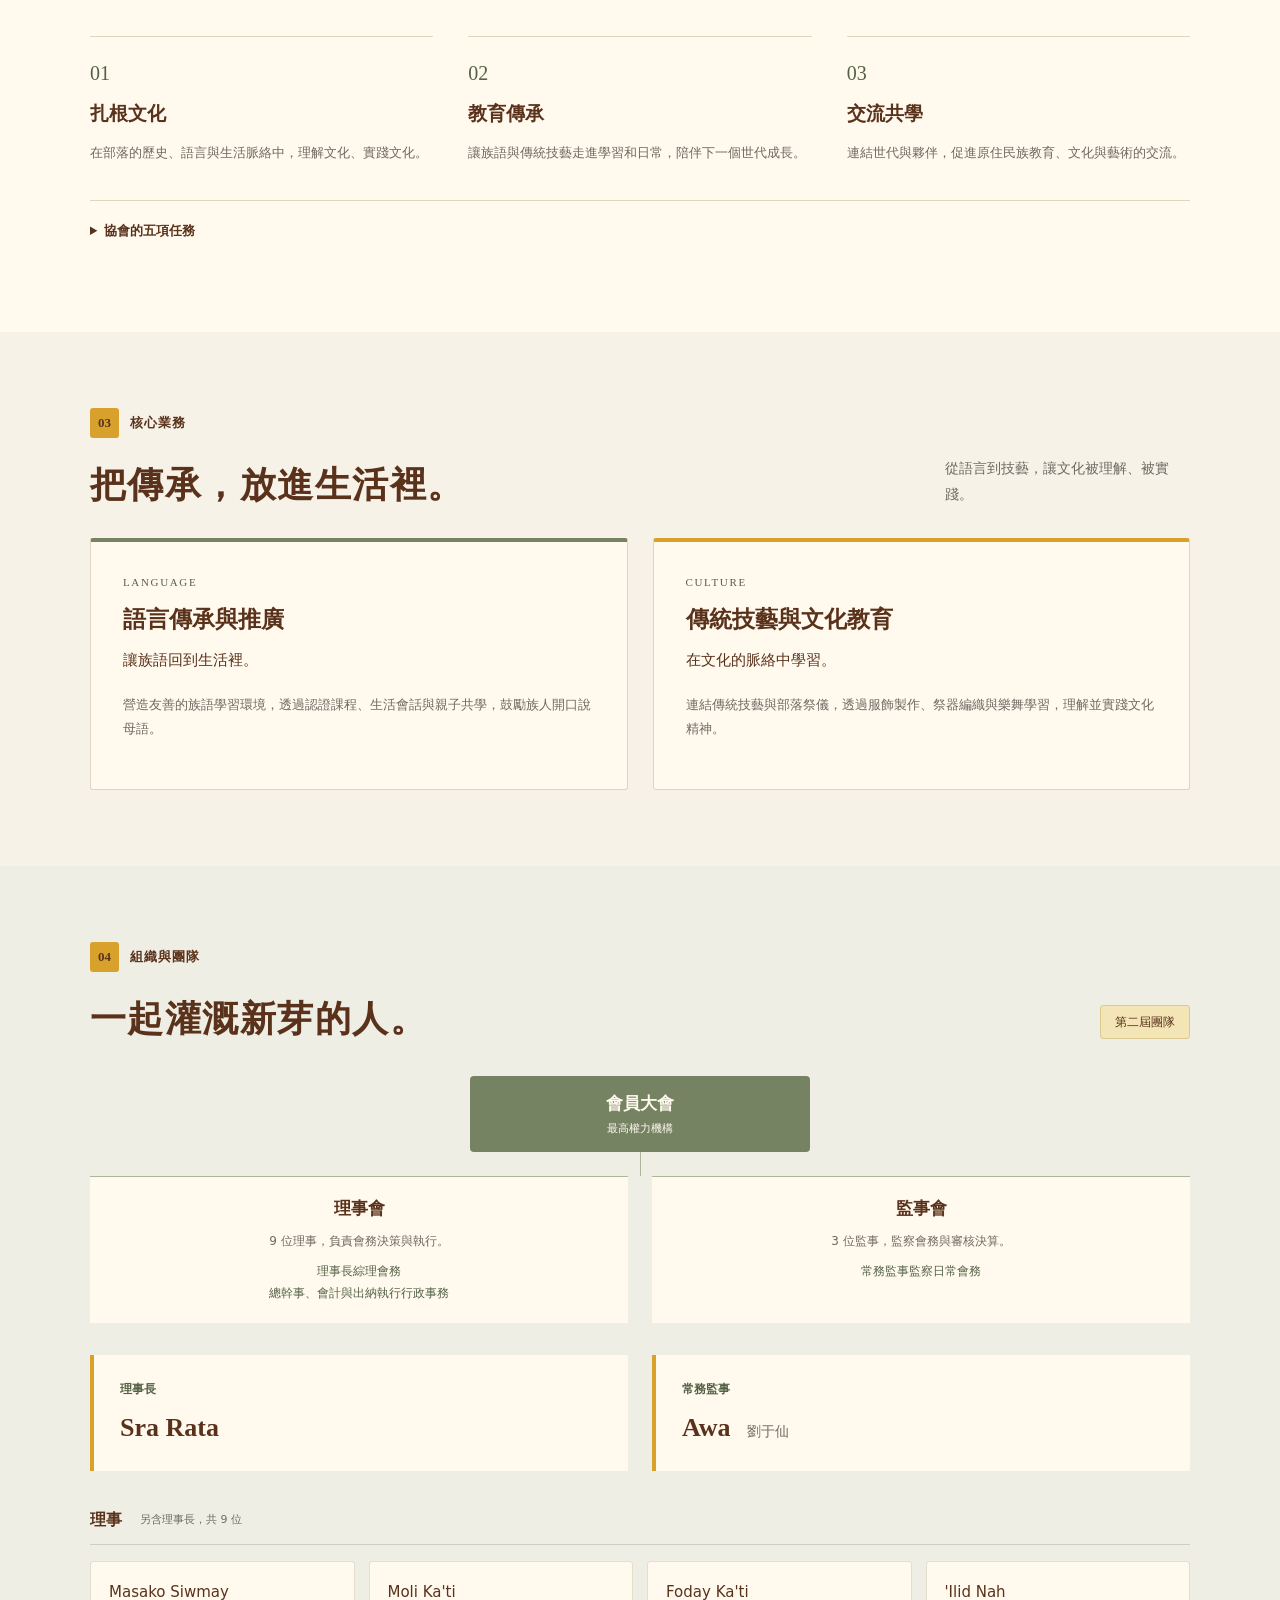
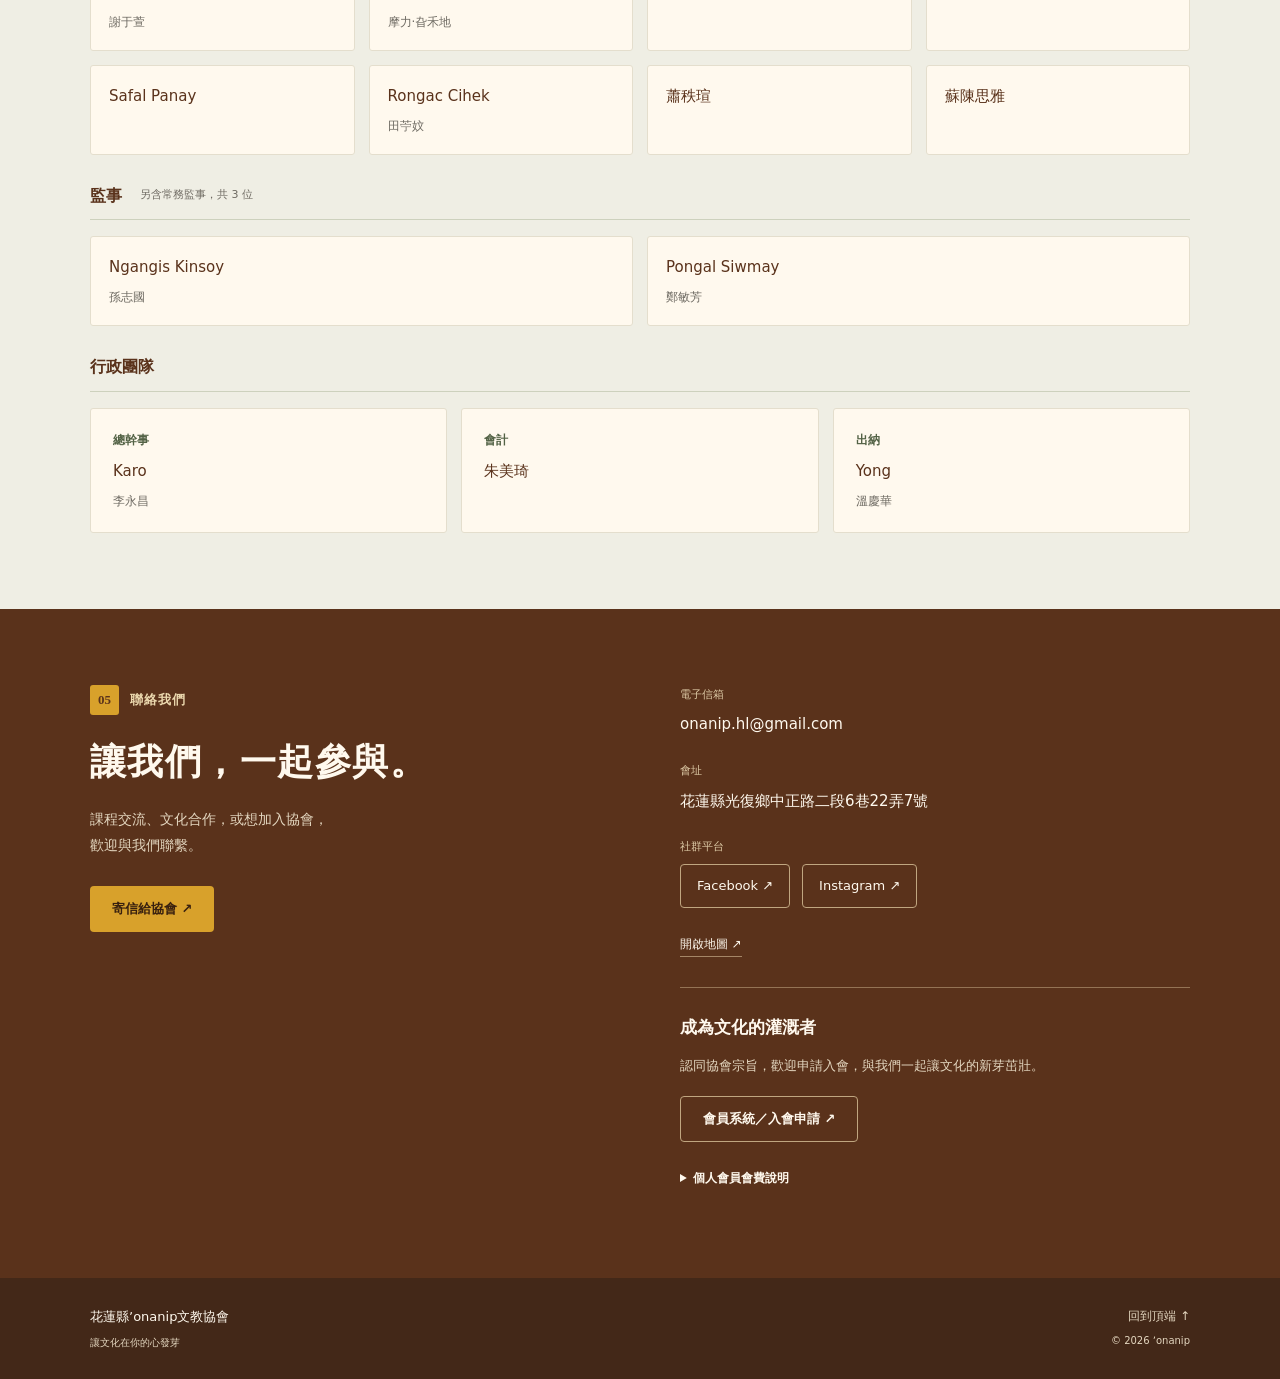
==== commit b84dcac4: "Add files via upload" ====
--- a/index.html
+++ b/index.html
@@ -26,7 +26,7 @@
 
     <section id="oni-about" class="oni-section" aria-labelledby="oni-about-title"><div class="oni-wrap oni-about-grid">
       <div class="oni-heading"><p class="oni-kicker"><span>01</span> 關於協會</p><h2 id="oni-about-title">一株幼苗，<br>一份共同的心意。</h2><p class="oni-subheading">ʼonanip，是檳榔幼苗，<br>也是我們對文化延續的期許。</p></div>
-      <div class="oni-about-copy"><p class="oni-lead">希望文化的種子，<br>在我們心中發芽，在部落綻放。</p><p>花蓮縣ʼonanip文教協會於 2023 年 9 月 2 日成立，由關心原住民族文化發展的青年共同發起，集結眾人的力量，投入教育與文化事務。</p><p>從語言學習到傳統技藝，從世代交流到文化實踐，我們期許如同扎根土地的檳榔新芽，守護部落的歷史、語言與智慧，讓文化在生活中繼續生長。</p><dl class="oni-facts"><div><dt>組織性質</dt><dd>非營利社會團體</dd></div><div><dt>組織區域</dt><dd>花蓮縣</dd></div><div><dt>成立日期</dt><dd>2023.09.02</dd></div></dl></div>
+      <div class="oni-about-copy"><p class="oni-lead">希望文化的種子，<br>在我們心中發芽，在部落綻放。</p><p>花蓮縣ʼonanip文教協會於 2023 年 9 月 2 日成立，由關心原住民族文化發展的族人與社會人士共同發起，集結眾人的力量，投入教育與文化事務。</p><p>從語言學習到傳統技藝，從世代交流到文化實踐，我們期許如同扎根土地的檳榔新芽，守護部落的歷史、語言與智慧，讓文化在生活中繼續生長。</p><dl class="oni-facts"><div><dt>組織性質</dt><dd>非營利社會團體</dd></div><div><dt>組織區域</dt><dd>花蓮縣</dd></div><div><dt>成立日期</dt><dd>2023.09.02</dd></div></dl></div>
     </div></section>
 
     <section id="oni-values" class="oni-section oni-purpose-section" aria-labelledby="oni-values-title"><div class="oni-wrap">
@@ -38,7 +38,7 @@
 
     <section id="oni-missions" class="oni-section" aria-labelledby="oni-missions-title"><div class="oni-wrap">
       <div class="oni-heading oni-heading-row"><div><p class="oni-kicker"><span>03</span> 核心業務</p><h2 id="oni-missions-title">把傳承，放進生活裡。</h2></div><p class="oni-subheading">從語言到技藝，讓文化被理解、被實踐。</p></div>
-      <div class="oni-missions"><article class="oni-mission"><p class="oni-mission-label">LANGUAGE</p><h3>語言傳承與推廣</h3><p class="oni-mission-tagline">讓族語回到生活裡。</p><p>營造友善的族語學習環境，透過認證課程、生活會話與親子共學，鼓勵族人開口說母語。</p></article><article class="oni-mission"><p class="oni-mission-label">CULTURE</p><h3>傳統技藝與文化教育</h3><p class="oni-mission-tagline">在文化的脈絡中學習。</p><p>連結傳統技藝與部落祭儀，透過服飾製作、祭器編織與歌謠學習，理解並實踐文化精神。</p></article></div>
+      <div class="oni-missions"><article class="oni-mission"><p class="oni-mission-label">LANGUAGE</p><h3>語言傳承與推廣</h3><p class="oni-mission-tagline">讓族語回到生活裡。</p><p>營造友善的族語學習環境，透過認證課程、生活會話與親子共學，鼓勵族人開口說母語。</p></article><article class="oni-mission"><p class="oni-mission-label">CULTURE</p><h3>傳統技藝與文化教育</h3><p class="oni-mission-tagline">在文化的脈絡中學習。</p><p>連結傳統技藝與部落祭儀，透過服飾製作、祭器編織與樂舞學習，理解並實踐文化精神。</p></article></div>
     </div></section>
 
     <section id="oni-team" class="oni-section oni-team-section" aria-labelledby="oni-team-title"><div class="oni-wrap">
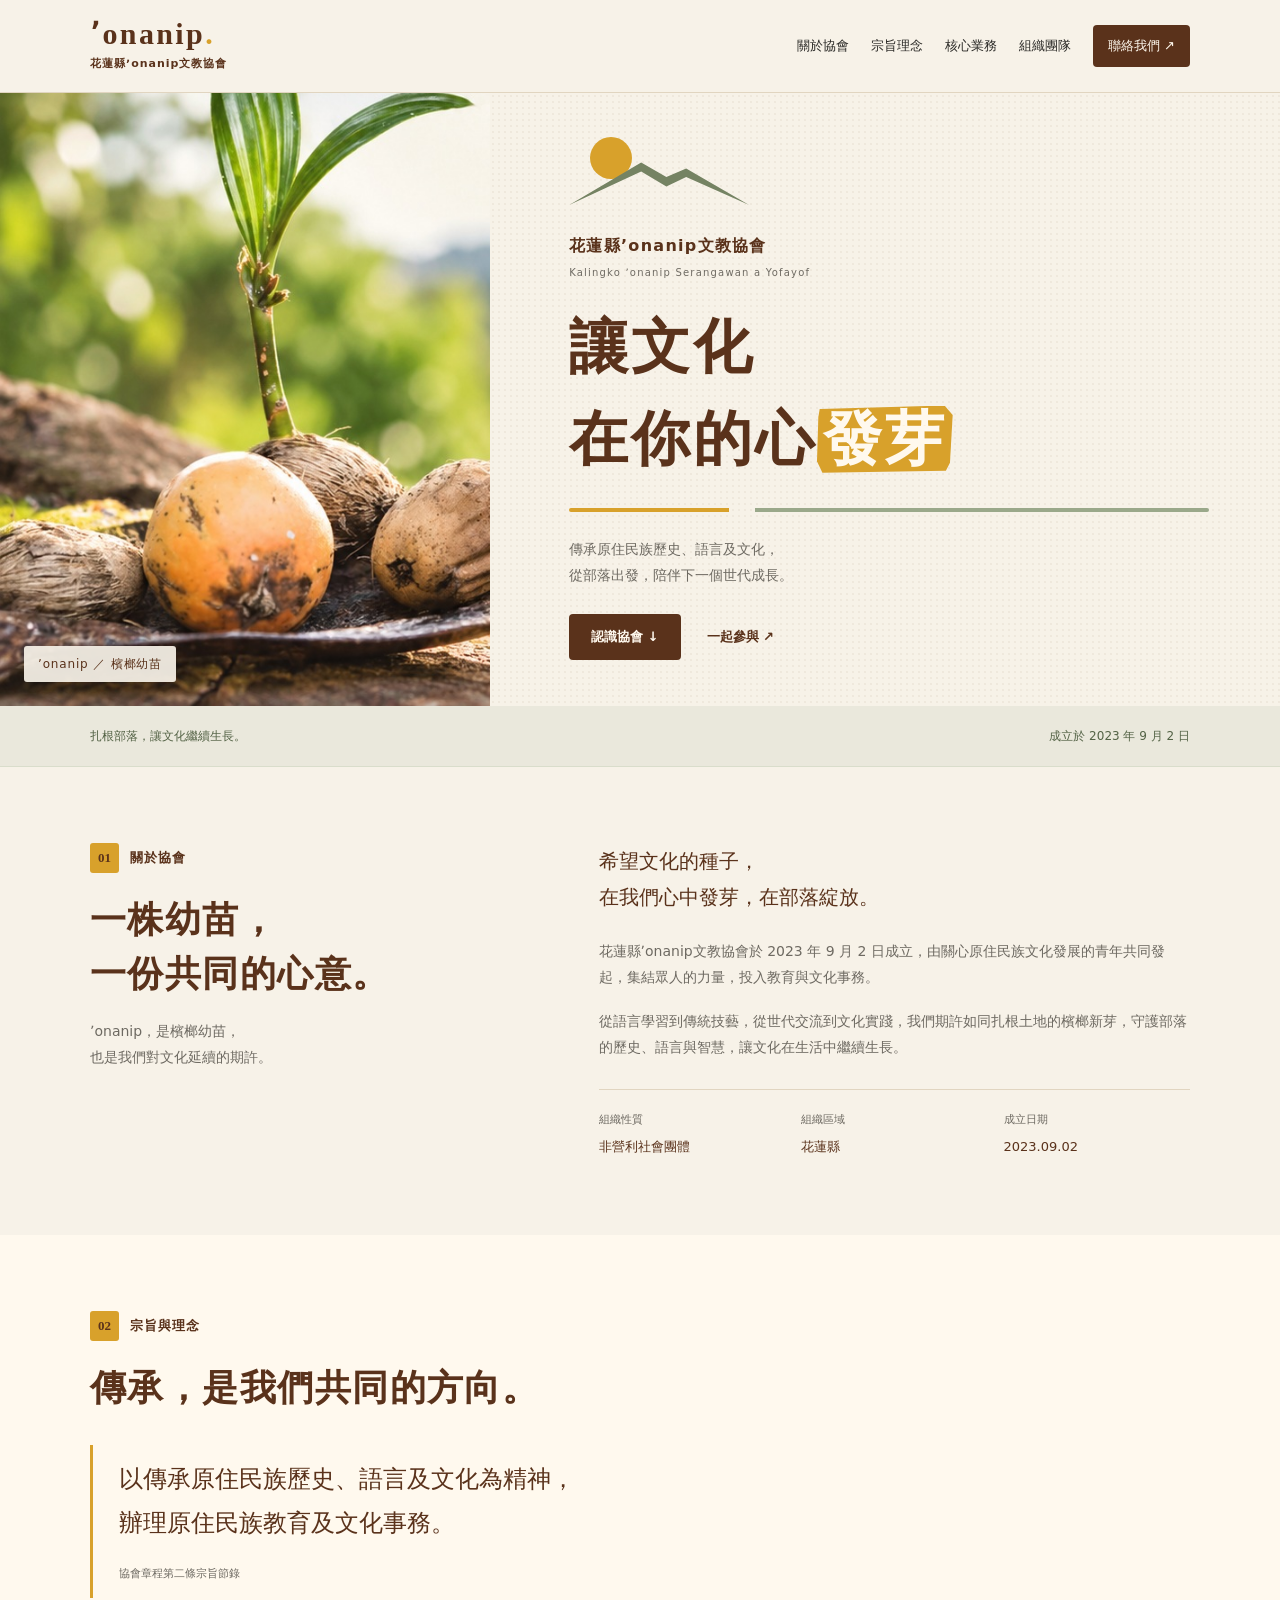
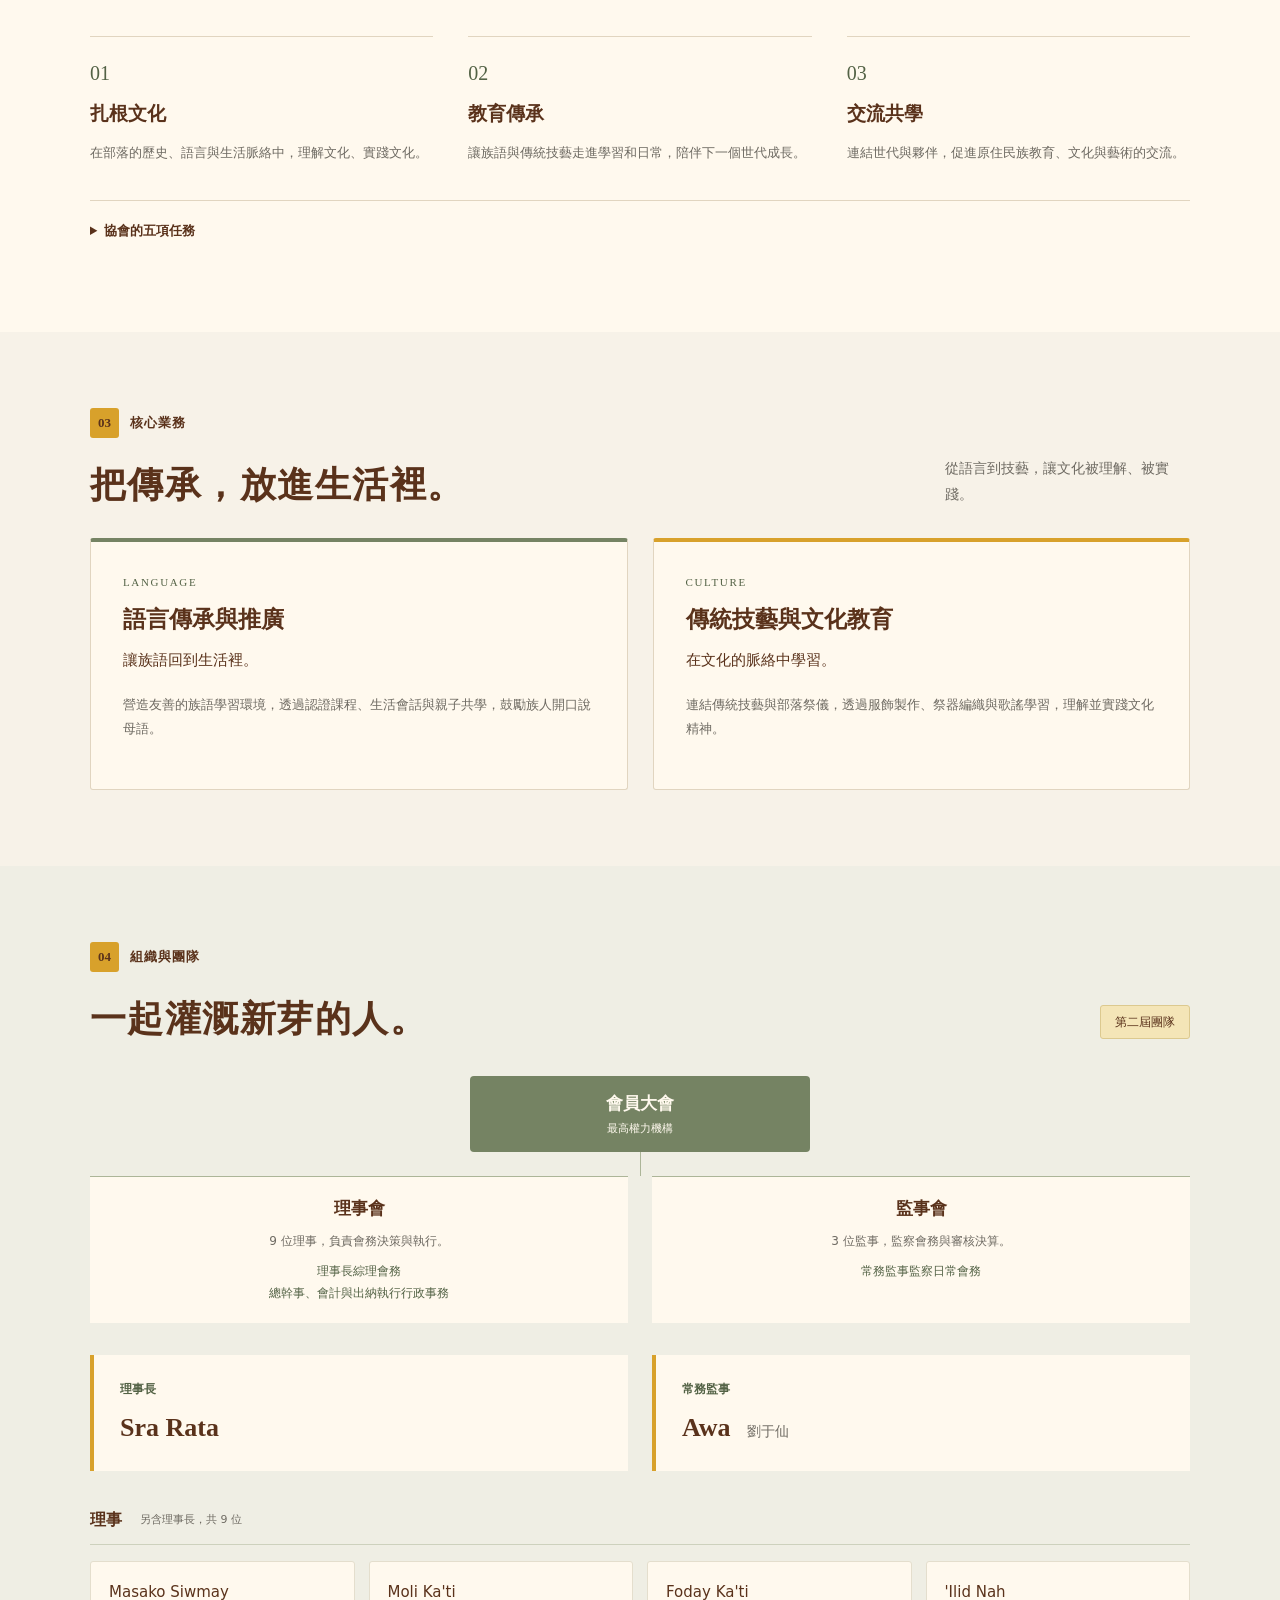
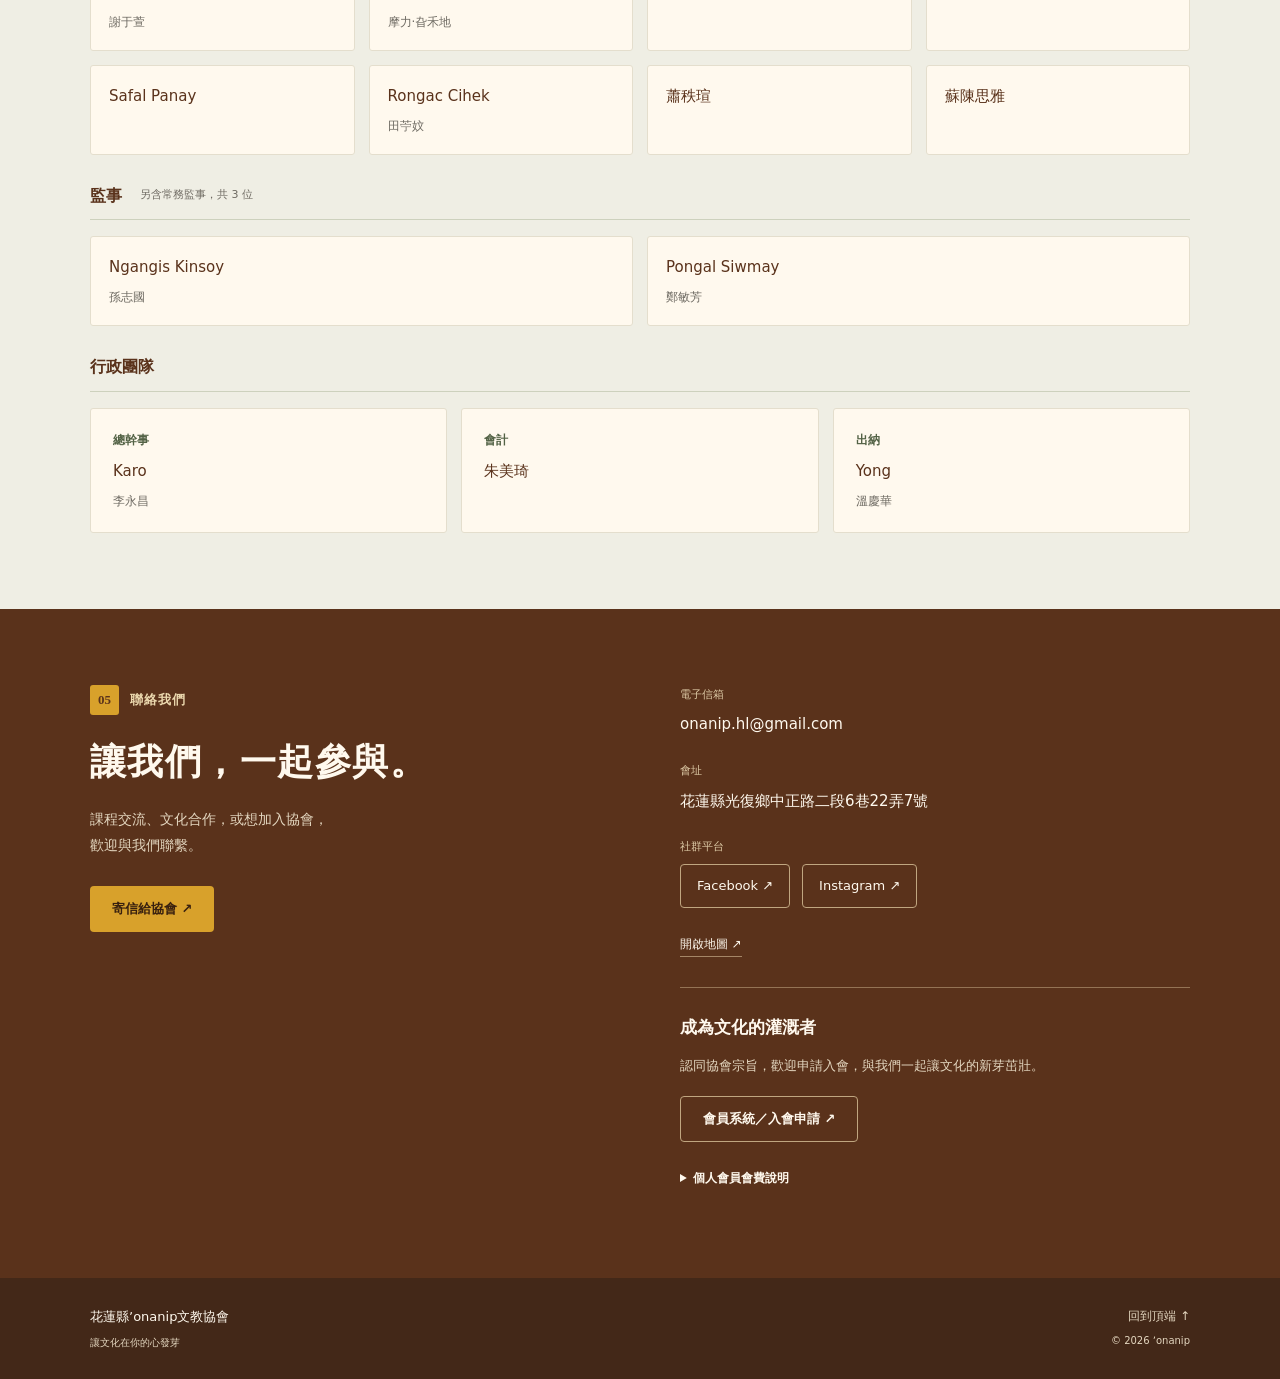
==== commit b1871e5c: "Update index.html" ====
--- a/index.html
+++ b/index.html
@@ -26,7 +26,7 @@
 
     <section id="oni-about" class="oni-section" aria-labelledby="oni-about-title"><div class="oni-wrap oni-about-grid">
       <div class="oni-heading"><p class="oni-kicker"><span>01</span> 關於協會</p><h2 id="oni-about-title">一株幼苗，<br>一份共同的心意。</h2><p class="oni-subheading">ʼonanip，是檳榔幼苗，<br>也是我們對文化延續的期許。</p></div>
-      <div class="oni-about-copy"><p class="oni-lead">希望文化的種子，<br>在我們心中發芽，在部落綻放。</p><p>花蓮縣ʼonanip文教協會於 2023 年 9 月 2 日成立，由關心原住民族文化發展的族人與社會人士共同發起，集結眾人的力量，投入教育與文化事務。</p><p>從語言學習到傳統技藝，從世代交流到文化實踐，我們期許如同扎根土地的檳榔新芽，守護部落的歷史、語言與智慧，讓文化在生活中繼續生長。</p><dl class="oni-facts"><div><dt>組織性質</dt><dd>非營利社會團體</dd></div><div><dt>組織區域</dt><dd>花蓮縣</dd></div><div><dt>成立日期</dt><dd>2023.09.02</dd></div></dl></div>
+      <div class="oni-about-copy"><p class="oni-lead">希望文化的種子，<br>在我們心中發芽，在部落綻放。</p><p>花蓮縣ʼonanip文教協會於 2023 年 9 月 2 日成立，由關心原住民族文化發展的青年共同發起，集結眾人的力量，投入教育與文化事務。</p><p>從語言學習到傳統技藝，從世代交流到文化實踐，我們期許如同扎根土地的檳榔新芽，守護部落的歷史、語言與智慧，讓文化在生活中繼續生長。</p><dl class="oni-facts"><div><dt>組織性質</dt><dd>非營利社會團體</dd></div><div><dt>組織區域</dt><dd>花蓮縣</dd></div><div><dt>成立日期</dt><dd>2023.09.02</dd></div></dl></div>
     </div></section>
 
     <section id="oni-values" class="oni-section oni-purpose-section" aria-labelledby="oni-values-title"><div class="oni-wrap">
@@ -38,7 +38,7 @@
 
     <section id="oni-missions" class="oni-section" aria-labelledby="oni-missions-title"><div class="oni-wrap">
       <div class="oni-heading oni-heading-row"><div><p class="oni-kicker"><span>03</span> 核心業務</p><h2 id="oni-missions-title">把傳承，放進生活裡。</h2></div><p class="oni-subheading">從語言到技藝，讓文化被理解、被實踐。</p></div>
-      <div class="oni-missions"><article class="oni-mission"><p class="oni-mission-label">LANGUAGE</p><h3>語言傳承與推廣</h3><p class="oni-mission-tagline">讓族語回到生活裡。</p><p>營造友善的族語學習環境，透過認證課程、生活會話與親子共學，鼓勵族人開口說母語。</p></article><article class="oni-mission"><p class="oni-mission-label">CULTURE</p><h3>傳統技藝與文化教育</h3><p class="oni-mission-tagline">在文化的脈絡中學習。</p><p>連結傳統技藝與部落祭儀，透過服飾製作、祭器編織與樂舞學習，理解並實踐文化精神。</p></article></div>
+      <div class="oni-missions"><article class="oni-mission"><p class="oni-mission-label">LANGUAGE</p><h3>語言傳承與推廣</h3><p class="oni-mission-tagline">讓族語回到生活裡。</p><p>營造友善的族語學習環境，透過認證課程、生活會話與親子共學，鼓勵族人開口說母語。</p></article><article class="oni-mission"><p class="oni-mission-label">CULTURE</p><h3>傳統技藝與文化教育</h3><p class="oni-mission-tagline">在文化的脈絡中學習。</p><p>連結傳統技藝與部落祭儀，透過服飾製作、祭器編織與歌謠學習，理解並實踐文化精神。</p></article></div>
     </div></section>
 
     <section id="oni-team" class="oni-section oni-team-section" aria-labelledby="oni-team-title"><div class="oni-wrap">
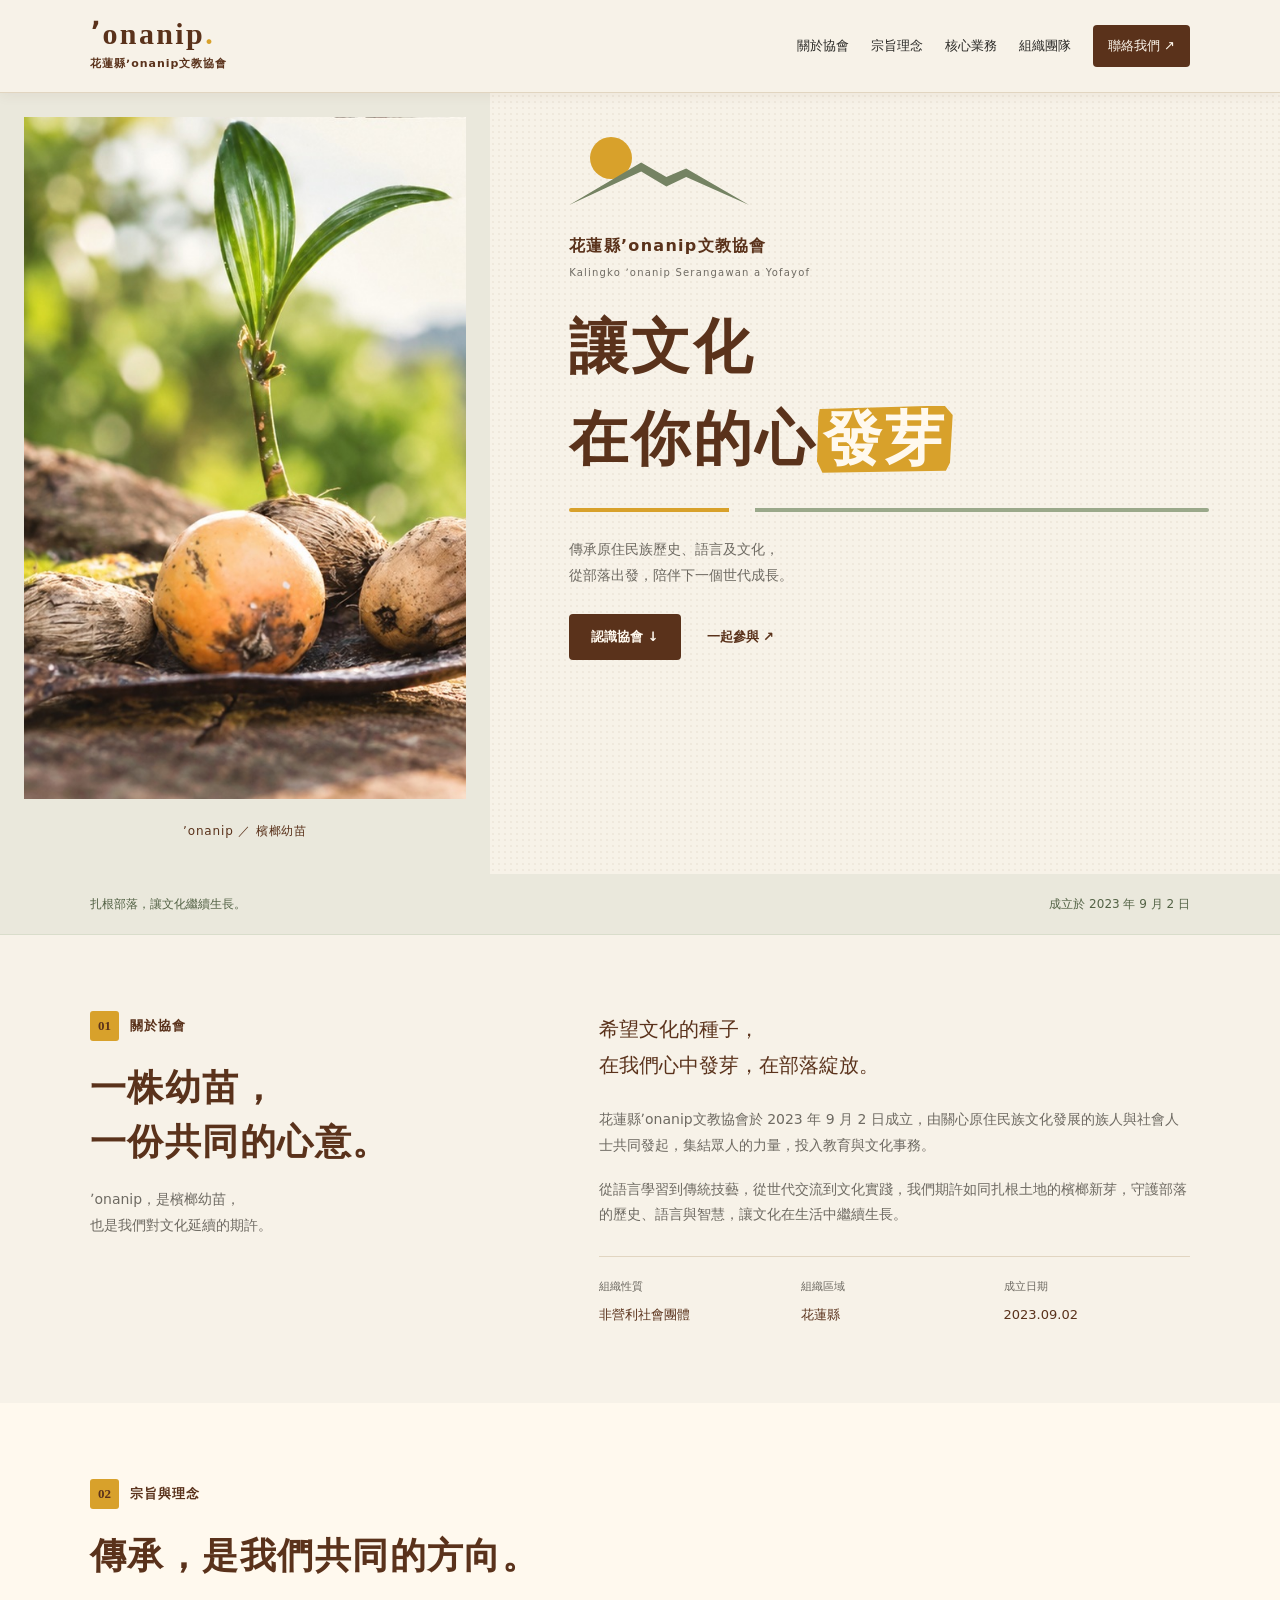
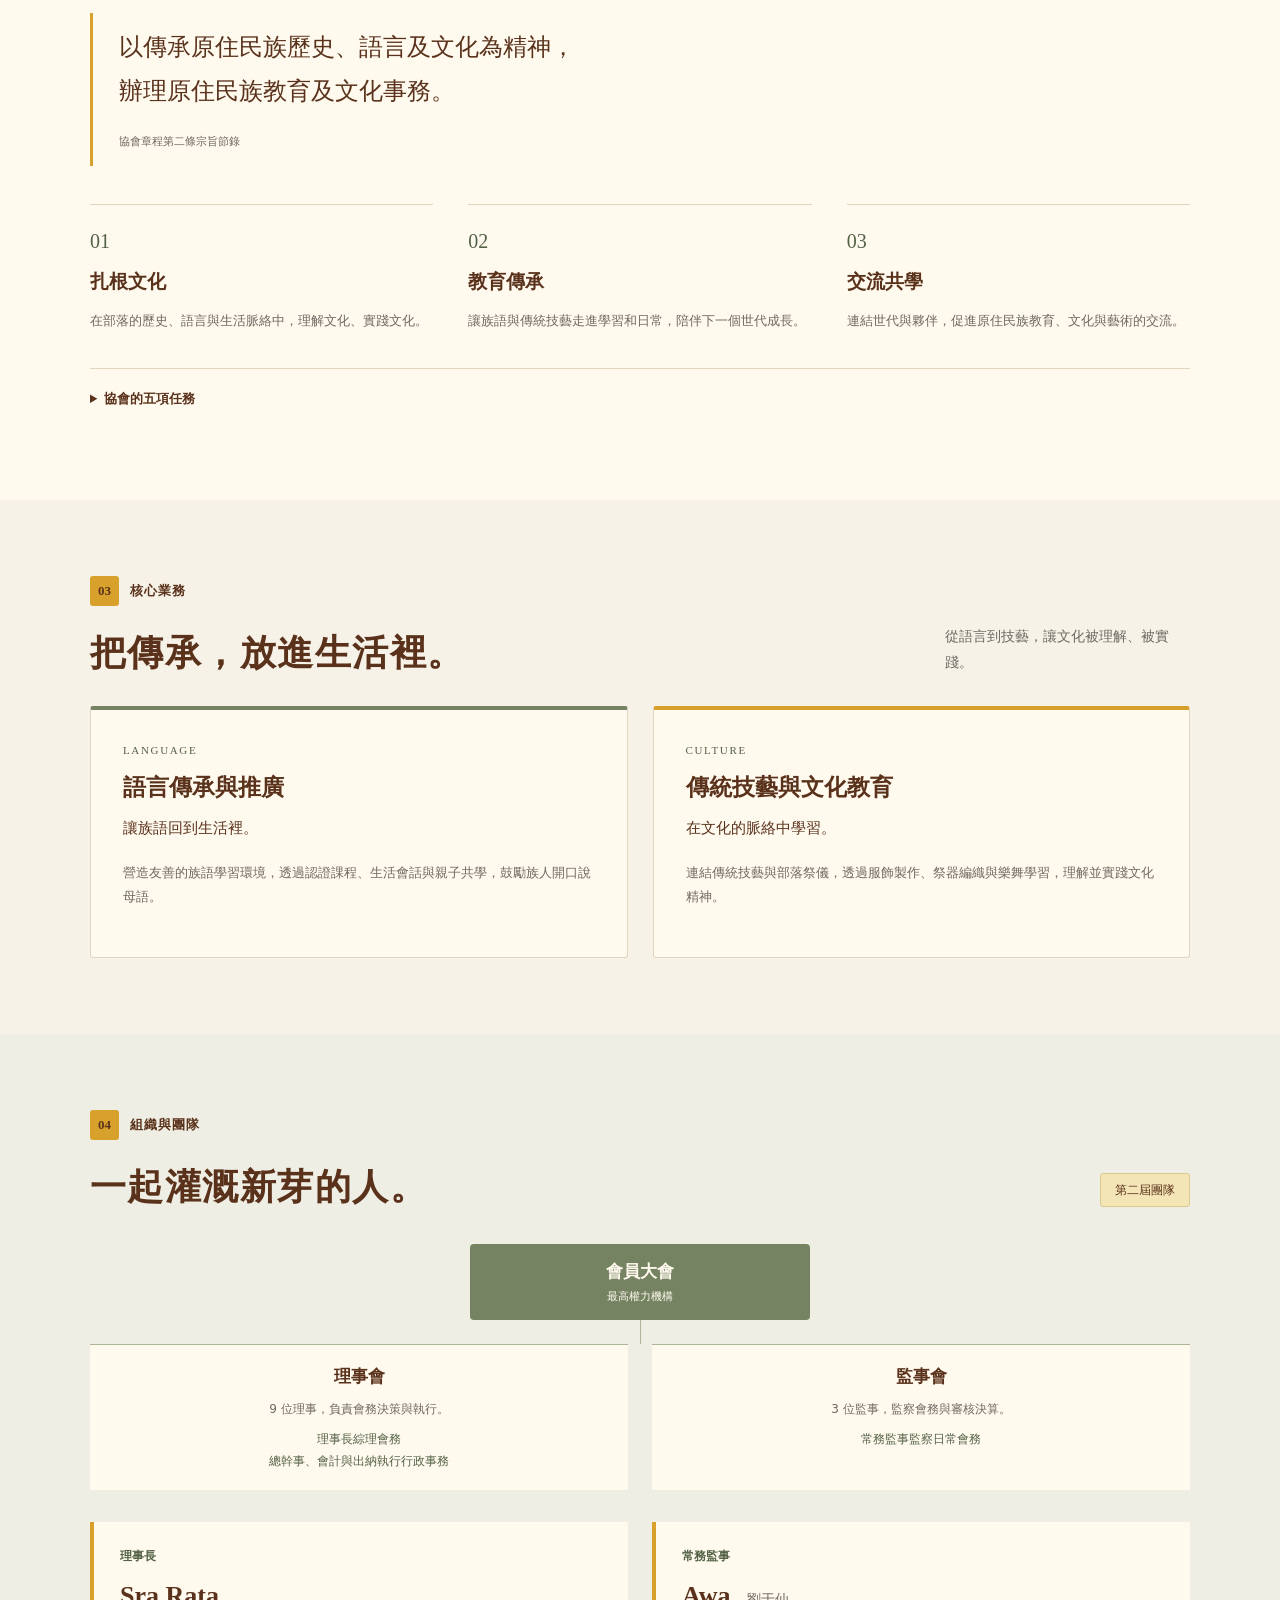
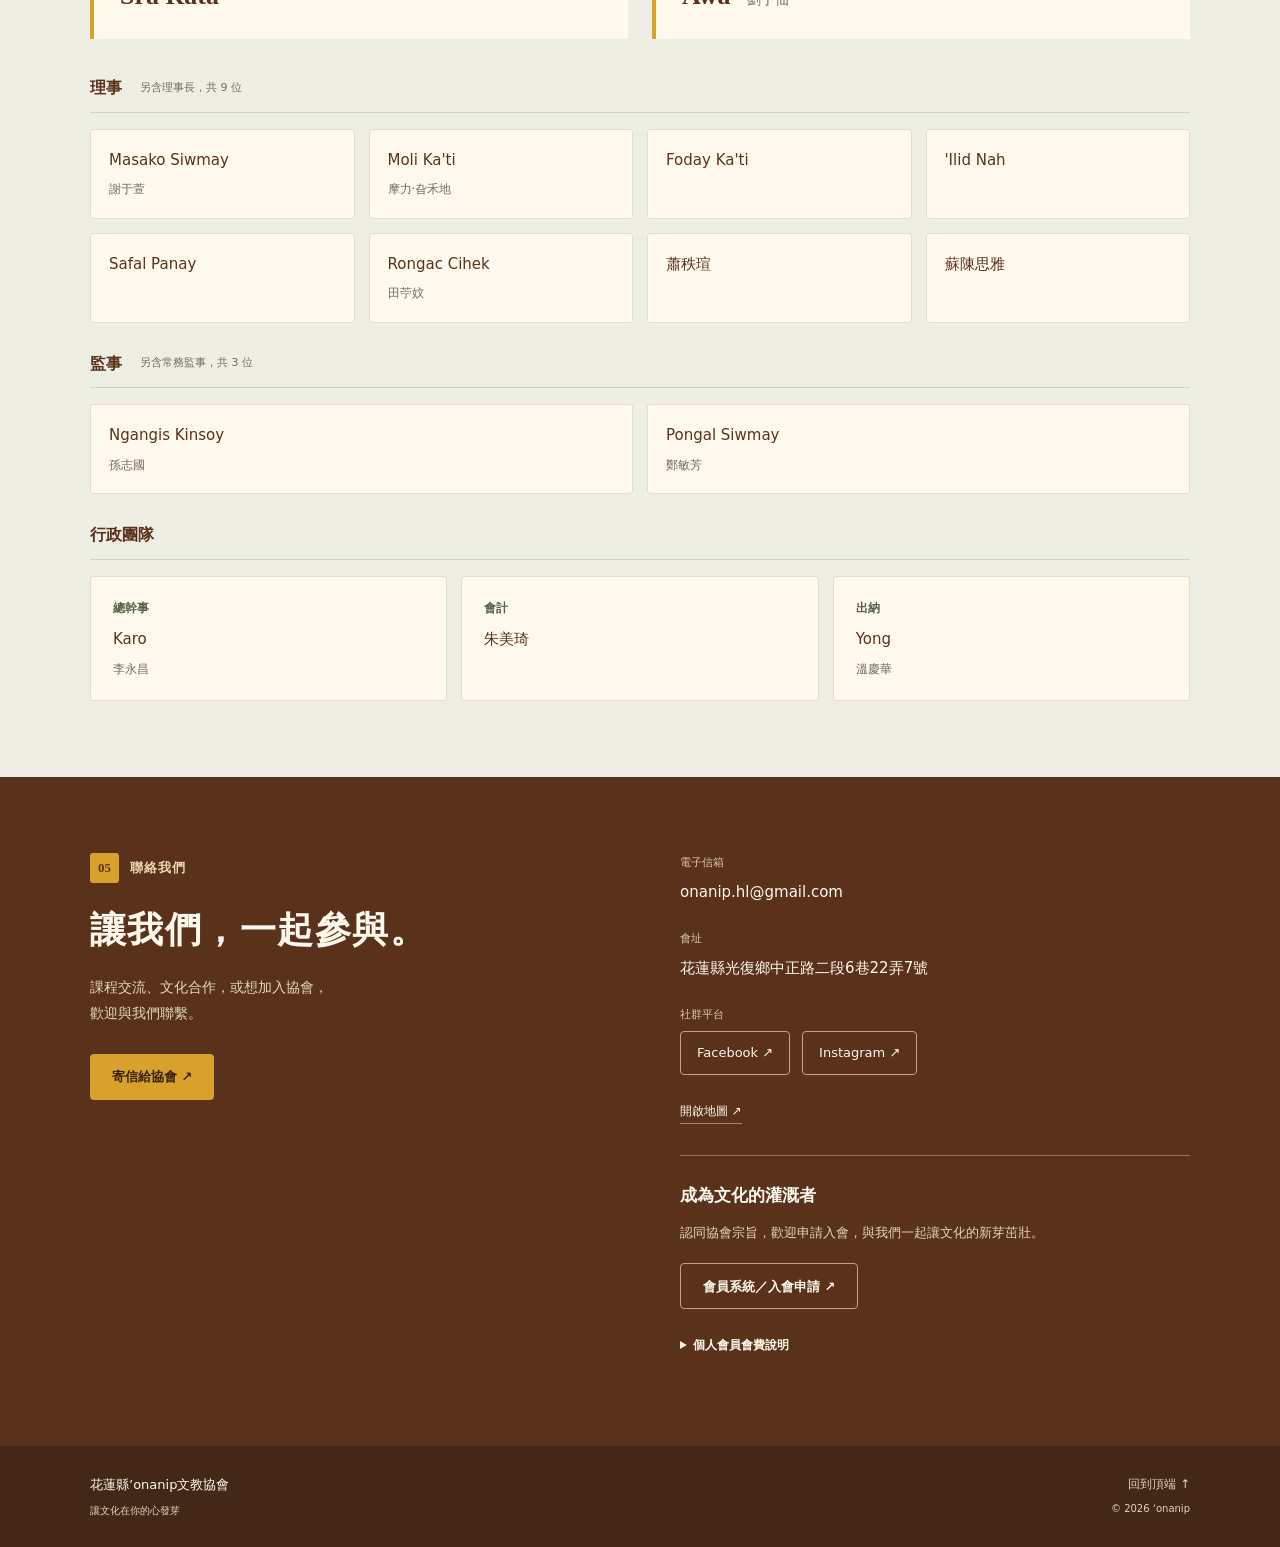
==== commit 79cc5b02: "Add files via upload" ====
--- a/index.html
+++ b/index.html
@@ -26,7 +26,7 @@
 
     <section id="oni-about" class="oni-section" aria-labelledby="oni-about-title"><div class="oni-wrap oni-about-grid">
       <div class="oni-heading"><p class="oni-kicker"><span>01</span> 關於協會</p><h2 id="oni-about-title">一株幼苗，<br>一份共同的心意。</h2><p class="oni-subheading">ʼonanip，是檳榔幼苗，<br>也是我們對文化延續的期許。</p></div>
-      <div class="oni-about-copy"><p class="oni-lead">希望文化的種子，<br>在我們心中發芽，在部落綻放。</p><p>花蓮縣ʼonanip文教協會於 2023 年 9 月 2 日成立，由關心原住民族文化發展的青年共同發起，集結眾人的力量，投入教育與文化事務。</p><p>從語言學習到傳統技藝，從世代交流到文化實踐，我們期許如同扎根土地的檳榔新芽，守護部落的歷史、語言與智慧，讓文化在生活中繼續生長。</p><dl class="oni-facts"><div><dt>組織性質</dt><dd>非營利社會團體</dd></div><div><dt>組織區域</dt><dd>花蓮縣</dd></div><div><dt>成立日期</dt><dd>2023.09.02</dd></div></dl></div>
+      <div class="oni-about-copy"><p class="oni-lead">希望文化的種子，<br>在我們心中發芽，在部落綻放。</p><p>花蓮縣ʼonanip文教協會於 2023 年 9 月 2 日成立，由關心原住民族文化發展的族人與社會人士共同發起，集結眾人的力量，投入教育與文化事務。</p><p>從語言學習到傳統技藝，從世代交流到文化實踐，我們期許如同扎根土地的檳榔新芽，守護部落的歷史、語言與智慧，讓文化在生活中繼續生長。</p><dl class="oni-facts"><div><dt>組織性質</dt><dd>非營利社會團體</dd></div><div><dt>組織區域</dt><dd>花蓮縣</dd></div><div><dt>成立日期</dt><dd>2023.09.02</dd></div></dl></div>
     </div></section>
 
     <section id="oni-values" class="oni-section oni-purpose-section" aria-labelledby="oni-values-title"><div class="oni-wrap">
@@ -38,7 +38,7 @@
 
     <section id="oni-missions" class="oni-section" aria-labelledby="oni-missions-title"><div class="oni-wrap">
       <div class="oni-heading oni-heading-row"><div><p class="oni-kicker"><span>03</span> 核心業務</p><h2 id="oni-missions-title">把傳承，放進生活裡。</h2></div><p class="oni-subheading">從語言到技藝，讓文化被理解、被實踐。</p></div>
-      <div class="oni-missions"><article class="oni-mission"><p class="oni-mission-label">LANGUAGE</p><h3>語言傳承與推廣</h3><p class="oni-mission-tagline">讓族語回到生活裡。</p><p>營造友善的族語學習環境，透過認證課程、生活會話與親子共學，鼓勵族人開口說母語。</p></article><article class="oni-mission"><p class="oni-mission-label">CULTURE</p><h3>傳統技藝與文化教育</h3><p class="oni-mission-tagline">在文化的脈絡中學習。</p><p>連結傳統技藝與部落祭儀，透過服飾製作、祭器編織與歌謠學習，理解並實踐文化精神。</p></article></div>
+      <div class="oni-missions"><article class="oni-mission"><p class="oni-mission-label">LANGUAGE</p><h3>語言傳承與推廣</h3><p class="oni-mission-tagline">讓族語回到生活裡。</p><p>營造友善的族語學習環境，透過認證課程、生活會話與親子共學，鼓勵族人開口說母語。</p></article><article class="oni-mission"><p class="oni-mission-label">CULTURE</p><h3>傳統技藝與文化教育</h3><p class="oni-mission-tagline">在文化的脈絡中學習。</p><p>連結傳統技藝與部落祭儀，透過服飾製作、祭器編織與樂舞學習，理解並實踐文化精神。</p></article></div>
     </div></section>
 
     <section id="oni-team" class="oni-section oni-team-section" aria-labelledby="oni-team-title"><div class="oni-wrap">
--- a/assets/site.css
+++ b/assets/site.css
@@ -1,15 +1,19 @@
 html{scroll-behavior:smooth}body{margin:0}@media(prefers-reduced-motion:reduce){html{scroll-behavior:auto}}
 
 #onanip-site{--oni-paper:#F7F2E8;--oni-brown:#5A321B;--oni-olive:#758363;--oni-gold:#D8A12B;--oni-ink:#2B2A27;--oni-muted:#6E6A62;--oni-line:#E1D5C0;--oni-light:#FFF9EE;color:var(--oni-ink);background:var(--oni-paper);font-family:"Noto Sans TC","PingFang TC","Microsoft JhengHei",system-ui,sans-serif;font-size:15px;line-height:1.85;overflow-wrap:break-word;text-align:left;color-scheme:light;isolation:isolate}
-#onanip-site *{box-sizing:border-box}#onanip-site a{color:inherit;text-decoration:none}#onanip-site a:hover{text-decoration:underline;text-underline-offset:5px}#onanip-site button{font:inherit}#onanip-site h1,#onanip-site h2,#onanip-site h3,#onanip-site p{margin-top:0}#onanip-site h1,#onanip-site h2{font-family:"Noto Serif CJK TC","Noto Serif TC","Songti TC","PMingLiU",serif;color:var(--oni-brown);font-weight:700;letter-spacing:.04em;line-height:1.5}#onanip-site h2{font-size:clamp(26px,3.3vw,36px);margin-bottom:18px}#onanip-site h3{font-size:19px;line-height:1.6;color:var(--oni-brown);margin-bottom:12px;font-weight:600}#onanip-site p{margin-bottom:18px}#onanip-site .oni-wrap{width:calc(100% - 72px);max-width:1100px;margin-inline:auto}#onanip-site .oni-section{padding:76px 0;scroll-margin-top:24px}#onanip-site .oni-small{font-size:12px;color:var(--oni-muted)}#onanip-site .oni-sr{position:absolute;width:1px;height:1px;overflow:hidden;clip:rect(0,0,0,0);white-space:nowrap}#onanip-site .oni-skip{position:absolute;left:8px;top:8px;transform:translateY(-200%);background:var(--oni-light);padding:10px;z-index:5}#onanip-site .oni-skip:focus{transform:none}
-#onanip-site .oni-header{background:var(--oni-paper);border-bottom:1px solid var(--oni-line)}#onanip-site .oni-header-inner{display:flex;align-items:center;justify-content:space-between;gap:22px;min-height:92px}#onanip-site .oni-brand{text-decoration:none;flex-shrink:0;color:var(--oni-brown);display:block}#onanip-site .oni-brand-word{font-family:Georgia,serif;font-size:30px;line-height:1.05;letter-spacing:.08em;font-weight:600;display:block}#onanip-site .oni-brand-dot{color:var(--oni-gold)}#onanip-site .oni-brand-name{display:block;font-size:11px;font-weight:600;letter-spacing:.09em;margin-top:5px}#onanip-site .oni-nav{display:flex;align-items:center;gap:22px;font-size:13px;font-weight:500}#onanip-site .oni-nav a{padding:12px 0;white-space:nowrap}#onanip-site .oni-nav-contact{background:var(--oni-brown);color:var(--oni-light);padding:9px 15px!important;border-radius:4px}#onanip-site .oni-menu{border:1px solid var(--oni-line);background:var(--oni-light);color:var(--oni-brown);padding:8px 12px;border-radius:4px;min-height:44px}#onanip-site .oni-menu[hidden]{display:none}
-#onanip-site .oni-hero{display:grid;grid-template-columns:.9fr 1.45fr;min-height:560px}#onanip-site .oni-hero-photo{position:relative;min-height:560px;background:#9AA88A;overflow:hidden}#onanip-site .oni-hero-photo img{position:absolute;inset:0;width:100%;height:100%;object-fit:cover;object-position:50% 54%;display:block}#onanip-site .oni-photo-caption{position:absolute;bottom:24px;left:24px;background:rgba(247,242,232,.93);color:var(--oni-brown);font-size:12px;padding:7px 14px;border-radius:3px;letter-spacing:.07em}#onanip-site .oni-hero-copy{padding:44px 9% 46px 10%;position:relative;background-image:radial-gradient(#9c886917 .8px,transparent .8px);background-size:6px 6px}#onanip-site .oni-landscape{height:68px;width:180px;position:relative;margin-bottom:26px}#onanip-site .oni-sun{position:absolute;left:21px;top:0;width:42px;height:42px;background:var(--oni-gold);border-radius:50%}#onanip-site .oni-mountain{position:absolute;left:0;bottom:0;width:180px;height:53px;background:var(--oni-olive);clip-path:polygon(0 100%,40% 20%,54% 47%,65% 31%,100% 100%,65% 47%,54% 65%,40% 37%,0 100%)}#onanip-site .oni-hero-association{font-size:16px;letter-spacing:.08em;font-weight:600;color:var(--oni-brown);margin-bottom:3px}#onanip-site .oni-amis{font-size:10px;letter-spacing:.12em;color:var(--oni-muted);margin-bottom:20px}#onanip-site h1{font-size:clamp(36px,4.7vw,59px);line-height:1.55;margin:0 0 23px;letter-spacing:.05em}#onanip-site .oni-brush{background:var(--oni-gold);color:var(--oni-light);padding:0 .1em .02em;box-decoration-break:clone;-webkit-box-decoration-break:clone;clip-path:polygon(2% 5%,94% 0,100% 14%,98% 85%,95% 97%,4% 100%,0 83%,1% 17%)}#onanip-site .oni-hero-rule{height:4px;width:100%;background:linear-gradient(to right,var(--oni-gold) 0 25%,transparent 25% 29%,#9AA88A 29% 100%);border-radius:6px;margin:4px 0 25px}#onanip-site .oni-hero-description{font-size:14px;color:var(--oni-muted);margin-bottom:25px}#onanip-site .oni-actions{display:flex;align-items:center;gap:26px;flex-wrap:wrap}#onanip-site .oni-button{display:inline-flex;align-items:center;justify-content:center;padding:12px 22px;min-height:46px;border-radius:4px;font-weight:600;font-size:13px;text-decoration:none;line-height:1.5}#onanip-site .oni-button:hover{text-decoration:none;filter:brightness(1.07)}#onanip-site .oni-button-brown{background:var(--oni-brown);color:var(--oni-light)}#onanip-site .oni-inline-link{color:var(--oni-brown);font-size:13px;font-weight:600}#onanip-site .oni-strip{padding:19px 0;background:#EAE8DC;border-bottom:1px solid #D9DDCB;color:#536245;font-size:12px}#onanip-site .oni-strip .oni-wrap{display:flex;justify-content:space-between;gap:16px}
+#onanip-site *{box-sizing:border-box}#onanip-site a{color:inherit;text-decoration:none}#onanip-site a:hover{text-decoration:underline;text-underline-offset:5px}#onanip-site button{font:inherit}#onanip-site h1,#onanip-site h2,#onanip-site h3,#onanip-site p{margin-top:0}#onanip-site h1,#onanip-site h2{font-family:"Noto Serif CJK TC","Noto Serif TC","Songti TC","PMingLiU",serif;color:var(--oni-brown);font-weight:700;letter-spacing:.04em;line-height:1.5}#onanip-site h2{font-size:clamp(26px,3.3vw,36px);margin-bottom:18px}#onanip-site h3{font-size:19px;line-height:1.6;color:var(--oni-brown);margin-bottom:12px;font-weight:600}#onanip-site p{margin-bottom:18px}#onanip-site .oni-wrap{width:calc(100% - 72px);max-width:1100px;margin-inline:auto}#onanip-site .oni-section{padding:76px 0;scroll-margin-top:116px}#onanip-site .oni-small{font-size:12px;color:var(--oni-muted)}#onanip-site .oni-sr{position:absolute;width:1px;height:1px;overflow:hidden;clip:rect(0,0,0,0);white-space:nowrap}#onanip-site .oni-skip{position:absolute;left:8px;top:8px;transform:translateY(-200%);background:var(--oni-light);padding:10px;z-index:5}#onanip-site .oni-skip:focus{transform:none}
+#onanip-site .oni-header{position:sticky;top:0;z-index:100;background:var(--oni-paper);border-bottom:1px solid var(--oni-line);box-shadow:0 3px 12px rgba(90,50,27,.06)}#onanip-site .oni-header-inner{display:flex;align-items:center;justify-content:space-between;gap:22px;min-height:92px}#onanip-site .oni-brand{text-decoration:none;flex-shrink:0;color:var(--oni-brown);display:block}#onanip-site .oni-brand-word{font-family:Georgia,serif;font-size:30px;line-height:1.05;letter-spacing:.08em;font-weight:600;display:block}#onanip-site .oni-brand-dot{color:var(--oni-gold)}#onanip-site .oni-brand-name{display:block;font-size:11px;font-weight:600;letter-spacing:.09em;margin-top:5px}#onanip-site .oni-nav{display:flex;align-items:center;gap:22px;font-size:13px;font-weight:500}#onanip-site .oni-nav a{padding:12px 0;white-space:nowrap}#onanip-site .oni-nav-contact{background:var(--oni-brown);color:var(--oni-light);padding:9px 15px!important;border-radius:4px}#onanip-site .oni-menu{border:1px solid var(--oni-line);background:var(--oni-light);color:var(--oni-brown);padding:8px 12px;border-radius:4px;min-height:44px}#onanip-site .oni-menu[hidden]{display:none}
+#onanip-site .oni-hero{display:grid;grid-template-columns:.9fr 1.45fr;min-height:560px}#onanip-site .oni-hero-photo{position:relative;display:flex;flex-direction:column;align-items:center;justify-content:center;min-height:0;padding:24px;background:#EAE8DC}#onanip-site .oni-hero-photo img{position:static;display:block;width:100%;height:auto;max-height:760px;max-height:min(760px,calc(100svh - 156px));object-fit:contain;object-position:center}#onanip-site .oni-photo-caption{display:block;margin-top:14px;max-width:100%;color:var(--oni-brown);font-size:12px;padding:7px 14px;letter-spacing:.07em;text-align:center}#onanip-site .oni-hero-copy{padding:44px 9% 46px 10%;position:relative;background-image:radial-gradient(#9c886917 .8px,transparent .8px);background-size:6px 6px}#onanip-site .oni-landscape{height:68px;width:180px;position:relative;margin-bottom:26px}#onanip-site .oni-sun{position:absolute;left:21px;top:0;width:42px;height:42px;background:var(--oni-gold);border-radius:50%}#onanip-site .oni-mountain{position:absolute;left:0;bottom:0;width:180px;height:53px;background:var(--oni-olive);clip-path:polygon(0 100%,40% 20%,54% 47%,65% 31%,100% 100%,65% 47%,54% 65%,40% 37%,0 100%)}#onanip-site .oni-hero-association{font-size:16px;letter-spacing:.08em;font-weight:600;color:var(--oni-brown);margin-bottom:3px}#onanip-site .oni-amis{font-size:10px;letter-spacing:.12em;color:var(--oni-muted);margin-bottom:20px}#onanip-site h1{font-size:clamp(36px,4.7vw,59px);line-height:1.55;margin:0 0 23px;letter-spacing:.05em}#onanip-site .oni-brush{background:var(--oni-gold);color:var(--oni-light);padding:0 .1em .02em;box-decoration-break:clone;-webkit-box-decoration-break:clone;clip-path:polygon(2% 5%,94% 0,100% 14%,98% 85%,95% 97%,4% 100%,0 83%,1% 17%)}#onanip-site .oni-hero-rule{height:4px;width:100%;background:linear-gradient(to right,var(--oni-gold) 0 25%,transparent 25% 29%,#9AA88A 29% 100%);border-radius:6px;margin:4px 0 25px}#onanip-site .oni-hero-description{font-size:14px;color:var(--oni-muted);margin-bottom:25px}#onanip-site .oni-actions{display:flex;align-items:center;gap:26px;flex-wrap:wrap}#onanip-site .oni-button{display:inline-flex;align-items:center;justify-content:center;padding:12px 22px;min-height:46px;border-radius:4px;font-weight:600;font-size:13px;text-decoration:none;line-height:1.5}#onanip-site .oni-button:hover{text-decoration:none;filter:brightness(1.07)}#onanip-site .oni-button-brown{background:var(--oni-brown);color:var(--oni-light)}#onanip-site .oni-inline-link{color:var(--oni-brown);font-size:13px;font-weight:600}#onanip-site .oni-strip{padding:19px 0;background:#EAE8DC;border-bottom:1px solid #D9DDCB;color:#536245;font-size:12px}#onanip-site .oni-strip .oni-wrap{display:flex;justify-content:space-between;gap:16px}
 #onanip-site .oni-kicker{font-size:13px;color:var(--oni-brown);font-weight:600;display:flex;align-items:center;gap:11px;letter-spacing:.08em;margin-bottom:20px}#onanip-site .oni-kicker>span{background:var(--oni-gold);color:var(--oni-brown);padding:3px 8px;border-radius:3px;font-family:Georgia,serif;font-size:13px;letter-spacing:0}#onanip-site .oni-subheading{font-size:14px;color:var(--oni-muted)}#onanip-site .oni-about-grid{display:grid;grid-template-columns:.9fr 1.2fr;gap:65px}#onanip-site .oni-lead{font-size:20px;line-height:1.8;color:var(--oni-brown);font-weight:500;margin-bottom:24px}#onanip-site .oni-about-copy>p:not(.oni-lead){color:var(--oni-muted);font-size:14px}#onanip-site .oni-facts{display:grid;grid-template-columns:repeat(3,1fr);gap:16px;margin:28px 0 0;border-top:1px solid var(--oni-line);padding-top:20px}#onanip-site .oni-facts dt{font-size:11px;color:var(--oni-muted)}#onanip-site .oni-facts dd{font-size:13px;font-weight:500;margin:5px 0 0;color:var(--oni-brown)}#onanip-site .oni-purpose-section{background:#FFF9EE}#onanip-site .oni-purpose{border-left:3px solid var(--oni-gold);padding:12px 0 12px 26px;margin:30px 0 38px}#onanip-site .oni-purpose p{font-size:clamp(18px,2.3vw,24px);font-family:"Noto Serif CJK TC","Songti TC",serif;color:var(--oni-brown);line-height:1.85;margin-bottom:13px}#onanip-site .oni-purpose cite{font-size:11px;color:var(--oni-muted);font-style:normal}#onanip-site .oni-values{display:grid;grid-template-columns:repeat(3,1fr);gap:35px}#onanip-site .oni-values article{border-top:1px solid var(--oni-line);padding-top:18px}#onanip-site .oni-value-number{color:#536245;font-family:Georgia,serif;font-size:20px}#onanip-site .oni-values h3{margin-top:6px}#onanip-site .oni-values p{font-size:13px;color:var(--oni-muted);margin-bottom:0}#onanip-site details>summary{font-weight:600;padding:13px 0;min-height:44px}#onanip-site .oni-details{border-top:1px solid var(--oni-line);margin-top:35px;padding-top:5px;color:var(--oni-brown);font-size:13px}#onanip-site .oni-details ol{padding-left:22px;line-height:2;color:var(--oni-muted)}#onanip-site .oni-heading-row{display:flex;justify-content:space-between;align-items:end;gap:26px;margin-bottom:26px}#onanip-site .oni-heading-row h2{margin-bottom:0}#onanip-site .oni-heading-row .oni-subheading{max-width:245px;margin-bottom:4px}#onanip-site .oni-missions{display:grid;grid-template-columns:1fr 1fr;gap:25px}#onanip-site .oni-mission{background:var(--oni-light);border:1px solid var(--oni-line);border-top:4px solid var(--oni-olive);padding:30px 32px;border-radius:3px}#onanip-site .oni-mission:nth-child(2){border-top-color:var(--oni-gold)}#onanip-site .oni-mission-label{font-family:Georgia,serif;letter-spacing:.15em;color:#536245;font-size:11px;margin-bottom:10px}#onanip-site .oni-mission h3{font-size:23px;font-family:"Noto Serif CJK TC","Songti TC",serif;margin-bottom:8px}#onanip-site .oni-mission-tagline{color:var(--oni-brown);font-size:15px;margin-bottom:18px}#onanip-site .oni-mission>p:not(.oni-mission-label):not(.oni-mission-tagline){font-size:13px;color:var(--oni-muted)}#onanip-site .oni-mission ul{font-size:13px;border-top:1px solid var(--oni-line);padding-top:19px;padding-left:18px;margin:24px 0 0;color:var(--oni-brown)}#onanip-site .oni-mission li{margin-bottom:7px}#onanip-site .oni-mission li::marker{color:var(--oni-olive)}
 #onanip-site .oni-team-section{background:#EFEEE4}#onanip-site .oni-term{background:#F4E5B7;color:var(--oni-brown);padding:5px 14px;border:1px solid #DCC98F;border-radius:3px;font-size:12px;white-space:nowrap;margin-bottom:7px}#onanip-site .oni-org{margin:30px 0 32px}#onanip-site .oni-org-top{max-width:340px;margin:auto;text-align:center;background:var(--oni-olive);color:var(--oni-light);padding:12px 20px;border-radius:4px}#onanip-site .oni-org-top strong,#onanip-site .oni-org-top span{display:block}#onanip-site .oni-org-top strong{font-size:17px}#onanip-site .oni-org-top span{font-size:11px}#onanip-site .oni-org-branches{display:grid;grid-template-columns:1fr 1fr;gap:24px;padding-top:24px;position:relative}#onanip-site .oni-org-branches:before{content:"";position:absolute;width:1px;height:24px;background:#ACB598;top:0;left:50%}#onanip-site .oni-org-branches>div{border-top:1px solid #ACB598;text-align:center;padding:18px 14px;background:var(--oni-light)}#onanip-site .oni-org-branches h3{font-size:17px;margin:0 0 8px}#onanip-site .oni-org-branches p{font-size:12px;color:var(--oni-muted);margin:0 0 8px}#onanip-site .oni-org-branches .oni-org-line{color:#536245;margin-bottom:0}#onanip-site .oni-leaders{display:grid;grid-template-columns:1fr 1fr;gap:24px;margin:25px 0 36px}#onanip-site .oni-leaders article{background:var(--oni-light);padding:23px 26px;border-left:4px solid var(--oni-gold)}#onanip-site .oni-role{font-size:12px;color:#536245;font-weight:600;display:block;margin:0 0 7px}#onanip-site .oni-leaders h3{font-family:Georgia,"Noto Serif CJK TC","Songti TC",serif;font-size:26px;margin-bottom:0}#onanip-site .oni-leaders h3>span{display:inline-block;font-family:"PingFang TC",sans-serif;font-size:14px;font-weight:400;margin-left:10px;color:var(--oni-muted)}#onanip-site .oni-roster-section{margin-top:28px}#onanip-site .oni-roster-title{display:flex;align-items:center;gap:18px;border-bottom:1px solid #CDD1BD;padding-bottom:11px;margin-bottom:16px}#onanip-site .oni-roster-title h3{margin:0;font-size:16px}#onanip-site .oni-roster-title>span{font-size:11px;color:var(--oni-muted)}#onanip-site .oni-roster{display:grid;gap:14px;list-style:none;padding:0;margin:0}#onanip-site .oni-directors{grid-template-columns:repeat(4,minmax(0,1fr))}#onanip-site .oni-roster li{min-height:86px;background:var(--oni-light);padding:17px 18px;border:1px solid #E4DECD;border-radius:3px}#onanip-site .oni-roster strong{display:block;font-weight:500;font-size:15px;color:var(--oni-brown);overflow-wrap:anywhere}#onanip-site .oni-roster li>span:not(.oni-role){display:block;font-size:12px;color:var(--oni-muted);margin-top:4px}#onanip-site .oni-supervisors{grid-template-columns:repeat(2,minmax(0,1fr))}#onanip-site .oni-staff{grid-template-columns:repeat(3,minmax(0,1fr))}#onanip-site .oni-staff li{padding:20px 22px}
 #onanip-site .oni-contact-section{background:var(--oni-brown);color:var(--oni-light)}#onanip-site .oni-contact-grid{display:grid;grid-template-columns:1fr 1fr;gap:80px}#onanip-site .oni-contact-section h2{color:var(--oni-light)}#onanip-site .oni-contact-section .oni-kicker{color:#EBD8AE}#onanip-site .oni-contact-section .oni-heading>p:not(.oni-kicker){font-size:14px;color:#E3D6BF;margin-bottom:27px}#onanip-site .oni-button-gold{background:var(--oni-gold);color:#38200F}#onanip-site .oni-contact-info dl{margin:0}#onanip-site .oni-contact-info dl>div{padding-bottom:22px}#onanip-site .oni-contact-info dt{color:#DECBA7;font-size:11px;margin-bottom:6px}#onanip-site .oni-contact-info dd{font-size:15px;margin:0;overflow-wrap:anywhere}#onanip-site .oni-map-link{font-size:12px;border-bottom:1px solid #A58667;padding-bottom:5px}#onanip-site .oni-join{border-top:1px solid #947355;margin-top:30px;padding-top:26px}#onanip-site .oni-join h3{font-size:17px;color:var(--oni-light)}#onanip-site .oni-join p{font-size:13px;color:#E3D6BF}#onanip-site .oni-button-outline{border:1px solid #C0A680;color:var(--oni-light)}#onanip-site .oni-fees{font-size:12px;margin-top:12px}#onanip-site .oni-fees .oni-small{color:#E3D6BF}#onanip-site .oni-footer{background:#432818;color:#E3D6BF;padding:27px 0;font-size:12px}#onanip-site .oni-footer>.oni-wrap{display:flex;justify-content:space-between;gap:20px}#onanip-site .oni-footer strong{display:block;font-weight:500;color:var(--oni-light);font-size:13px}#onanip-site .oni-footer span{display:block;font-size:10px;margin-top:5px}#onanip-site .oni-footer>div>div:last-child{text-align:right}#onanip-site .oni-footer [data-oni-year]{display:inline}
 @media(min-width:821px){#onanip-site .oni-menu{display:none!important}#onanip-site .oni-nav{display:flex!important}}
-@media(max-width:820px){#onanip-site .oni-wrap{width:calc(100% - 44px)}#onanip-site .oni-header-inner{flex-wrap:wrap;min-height:82px;padding-block:17px;gap:10px}#onanip-site .oni-menu:not([hidden]){display:block}#onanip-site .oni-nav{width:100%;flex-wrap:wrap;gap:6px 20px;padding-top:8px}#onanip-site.oni-js .oni-nav{display:none}#onanip-site.oni-js .oni-nav.oni-open{display:flex}#onanip-site .oni-hero{grid-template-columns:.85fr 1.3fr;min-height:510px}#onanip-site .oni-hero-photo{min-height:510px}#onanip-site .oni-hero-copy{padding:32px 8%}#onanip-site .oni-landscape{margin-bottom:19px;height:60px}#onanip-site h1{font-size:39px}#onanip-site .oni-hero-association{font-size:13px}#onanip-site .oni-amis{font-size:9px;letter-spacing:.02em}#onanip-site .oni-hero-description{font-size:12px}#onanip-site .oni-actions{gap:16px}#onanip-site .oni-about-grid{gap:36px}#onanip-site .oni-section{padding:62px 0}#onanip-site .oni-contact-grid{gap:40px}#onanip-site .oni-directors{grid-template-columns:repeat(2,minmax(0,1fr))}#onanip-site .oni-mission{padding:25px}#onanip-site .oni-mission h3{font-size:21px}#onanip-site .oni-heading-row{align-items:start;flex-wrap:wrap}#onanip-site .oni-heading-row .oni-subheading{max-width:none;margin-top:0}#onanip-site .oni-values{gap:22px}}
-@media(max-width:560px){#onanip-site{font-size:14px}#onanip-site .oni-wrap{width:calc(100% - 36px)}#onanip-site .oni-brand-word{font-size:26px}#onanip-site .oni-brand-name{font-size:10px;letter-spacing:.04em}#onanip-site .oni-menu{font-size:12px}#onanip-site .oni-hero{grid-template-columns:1fr}#onanip-site .oni-hero-photo{min-height:250px;height:250px;order:2}#onanip-site .oni-hero-photo img{object-position:50% 62%}#onanip-site .oni-hero-copy{padding:28px 24px 35px}#onanip-site .oni-landscape{height:48px;width:150px;margin-bottom:17px}#onanip-site .oni-sun{width:32px;height:32px}#onanip-site .oni-mountain{width:150px;height:42px}#onanip-site h1{font-size:42px;line-height:1.45;margin-bottom:19px}#onanip-site .oni-hero-association{font-size:14px}#onanip-site .oni-amis{font-size:10px}#onanip-site .oni-hero-description{font-size:14px}#onanip-site .oni-photo-caption{left:18px;bottom:16px;font-size:11px}#onanip-site .oni-strip .oni-wrap{flex-direction:column;gap:2px}#onanip-site .oni-strip{padding:15px 0}#onanip-site .oni-about-grid,#onanip-site .oni-contact-grid{grid-template-columns:1fr;gap:22px}#onanip-site .oni-about-grid h2 br{display:none}#onanip-site .oni-section{padding:49px 0}#onanip-site .oni-lead{font-size:19px}#onanip-site .oni-facts{gap:10px}#onanip-site .oni-facts dd{font-size:11px}#onanip-site .oni-values,#onanip-site .oni-missions{grid-template-columns:1fr;gap:24px}#onanip-site .oni-values article{padding-top:14px}#onanip-site .oni-purpose{padding-left:18px;margin:25px 0 30px}#onanip-site .oni-purpose p br{display:none}#onanip-site .oni-mission{padding:25px}#onanip-site .oni-heading-row{gap:14px;margin-bottom:22px}#onanip-site .oni-org-branches{gap:12px}#onanip-site .oni-org-branches>div{padding:16px 10px}#onanip-site .oni-org-branches p{font-size:11px}#onanip-site .oni-leaders{gap:12px;margin-bottom:30px}#onanip-site .oni-leaders article{padding:19px 16px}#onanip-site .oni-leaders h3{font-size:21px}#onanip-site .oni-leaders h3>span{display:block;margin:2px 0 0;font-size:12px}#onanip-site .oni-roster{gap:10px}#onanip-site .oni-roster li{padding:15px 13px;min-height:80px}#onanip-site .oni-roster strong{font-size:14px}#onanip-site .oni-staff{grid-template-columns:1fr}#onanip-site .oni-staff li{padding:17px 20px}#onanip-site .oni-contact-grid{gap:32px}#onanip-site .oni-footer>.oni-wrap{flex-direction:column;gap:17px}#onanip-site .oni-footer>div>div:last-child{text-align:left}}
+@media(max-width:820px){#onanip-site .oni-wrap{width:calc(100% - 44px)}#onanip-site .oni-header-inner{flex-wrap:wrap;min-height:82px;padding-block:17px;gap:10px}#onanip-site .oni-menu:not([hidden]){display:block}#onanip-site .oni-nav{width:100%;flex-wrap:wrap;gap:6px 20px;padding-top:8px}#onanip-site.oni-js .oni-nav{display:none}#onanip-site.oni-js .oni-nav.oni-open{display:flex}#onanip-site .oni-hero{grid-template-columns:.85fr 1.3fr;min-height:510px}#onanip-site .oni-hero-photo{padding:22px}#onanip-site .oni-hero-copy{padding:32px 8%}#onanip-site .oni-landscape{margin-bottom:19px;height:60px}#onanip-site h1{font-size:39px}#onanip-site .oni-hero-association{font-size:13px}#onanip-site .oni-amis{font-size:9px;letter-spacing:.02em}#onanip-site .oni-hero-description{font-size:12px}#onanip-site .oni-actions{gap:16px}#onanip-site .oni-about-grid{gap:36px}#onanip-site .oni-section{padding:62px 0}#onanip-site .oni-contact-grid{gap:40px}#onanip-site .oni-directors{grid-template-columns:repeat(2,minmax(0,1fr))}#onanip-site .oni-mission{padding:25px}#onanip-site .oni-mission h3{font-size:21px}#onanip-site .oni-heading-row{align-items:start;flex-wrap:wrap}#onanip-site .oni-heading-row .oni-subheading{max-width:none;margin-top:0}#onanip-site .oni-values{gap:22px}}
+@media(max-width:560px){#onanip-site{font-size:14px}#onanip-site .oni-wrap{width:calc(100% - 36px)}#onanip-site .oni-brand-word{font-size:26px}#onanip-site .oni-brand-name{font-size:10px;letter-spacing:.04em}#onanip-site .oni-menu{font-size:12px}#onanip-site .oni-hero{grid-template-columns:1fr}#onanip-site .oni-hero-photo{padding:20px 18px 26px;order:2}#onanip-site #onanip-site .oni-hero-copy{padding:28px 24px 35px}#onanip-site .oni-landscape{height:48px;width:150px;margin-bottom:17px}#onanip-site .oni-sun{width:32px;height:32px}#onanip-site .oni-mountain{width:150px;height:42px}#onanip-site h1{font-size:42px;line-height:1.45;margin-bottom:19px}#onanip-site .oni-hero-association{font-size:14px}#onanip-site .oni-amis{font-size:10px}#onanip-site .oni-hero-description{font-size:14px}#onanip-site .oni-photo-caption{font-size:11px}#onanip-site .oni-strip .oni-wrap{flex-direction:column;gap:2px}#onanip-site .oni-strip{padding:15px 0}#onanip-site .oni-about-grid,#onanip-site .oni-contact-grid{grid-template-columns:1fr;gap:22px}#onanip-site .oni-about-grid h2 br{display:none}#onanip-site .oni-section{padding:49px 0}#onanip-site .oni-lead{font-size:19px}#onanip-site .oni-facts{gap:10px}#onanip-site .oni-facts dd{font-size:11px}#onanip-site .oni-values,#onanip-site .oni-missions{grid-template-columns:1fr;gap:24px}#onanip-site .oni-values article{padding-top:14px}#onanip-site .oni-purpose{padding-left:18px;margin:25px 0 30px}#onanip-site .oni-purpose p br{display:none}#onanip-site .oni-mission{padding:25px}#onanip-site .oni-heading-row{gap:14px;margin-bottom:22px}#onanip-site .oni-org-branches{gap:12px}#onanip-site .oni-org-branches>div{padding:16px 10px}#onanip-site .oni-org-branches p{font-size:11px}#onanip-site .oni-leaders{gap:12px;margin-bottom:30px}#onanip-site .oni-leaders article{padding:19px 16px}#onanip-site .oni-leaders h3{font-size:21px}#onanip-site .oni-leaders h3>span{display:block;margin:2px 0 0;font-size:12px}#onanip-site .oni-roster{gap:10px}#onanip-site .oni-roster li{padding:15px 13px;min-height:80px}#onanip-site .oni-roster strong{font-size:14px}#onanip-site .oni-staff{grid-template-columns:1fr}#onanip-site .oni-staff li{padding:17px 20px}#onanip-site .oni-contact-grid{gap:32px}#onanip-site .oni-footer>.oni-wrap{flex-direction:column;gap:17px}#onanip-site .oni-footer>div>div:last-child{text-align:left}}
 @media(prefers-reduced-motion:reduce){#onanip-site *{scroll-behavior:auto!important}}
 
 #onanip-site .oni-social-links{display:flex;flex-wrap:wrap;gap:12px}#onanip-site .oni-social-links a{display:inline-flex;align-items:center;border:1px solid #C0A680;padding:9px 16px;border-radius:4px;min-height:44px;font-size:13px;color:var(--oni-light)}
+
+/* Keep section headings visible below the persistent navigation. */
+#onanip-site .oni-hero{scroll-margin-top:116px}
+@media(max-width:820px){#onanip-site .oni-section,#onanip-site .oni-hero{scroll-margin-top:106px}}
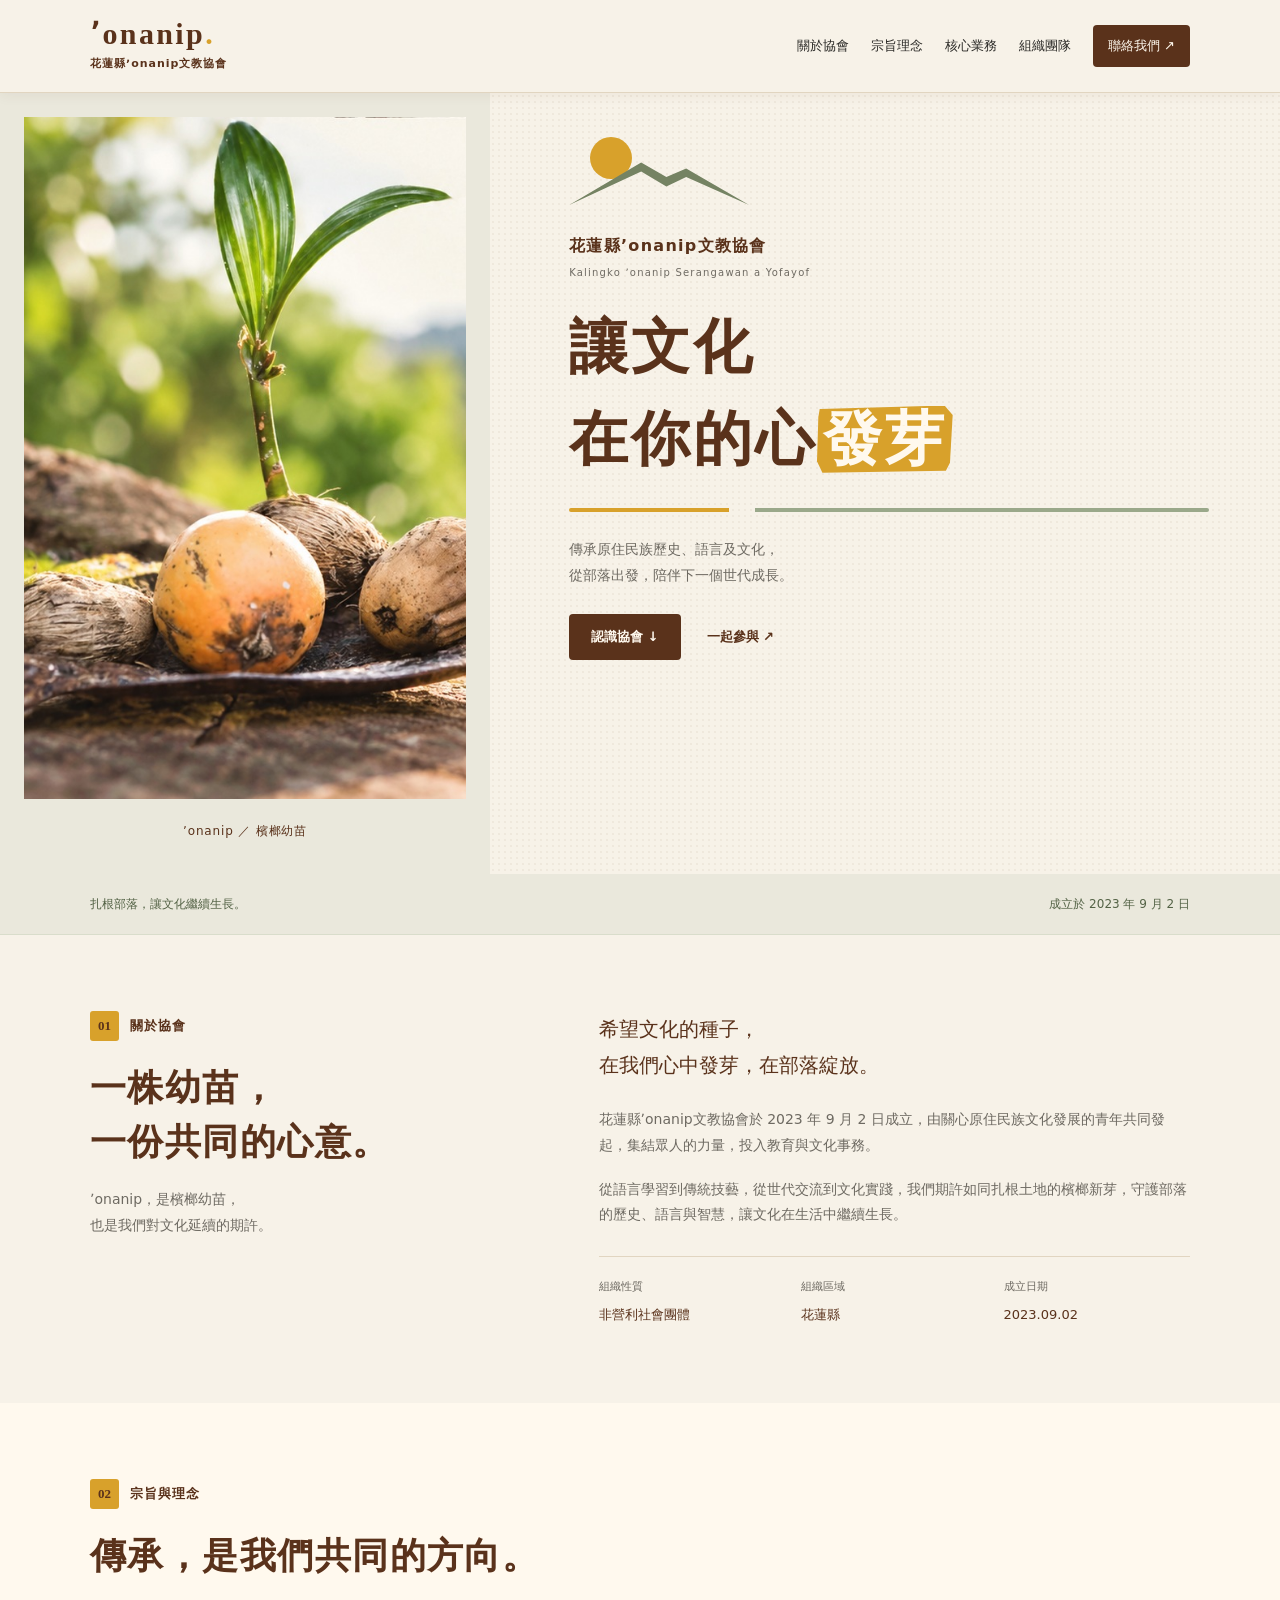
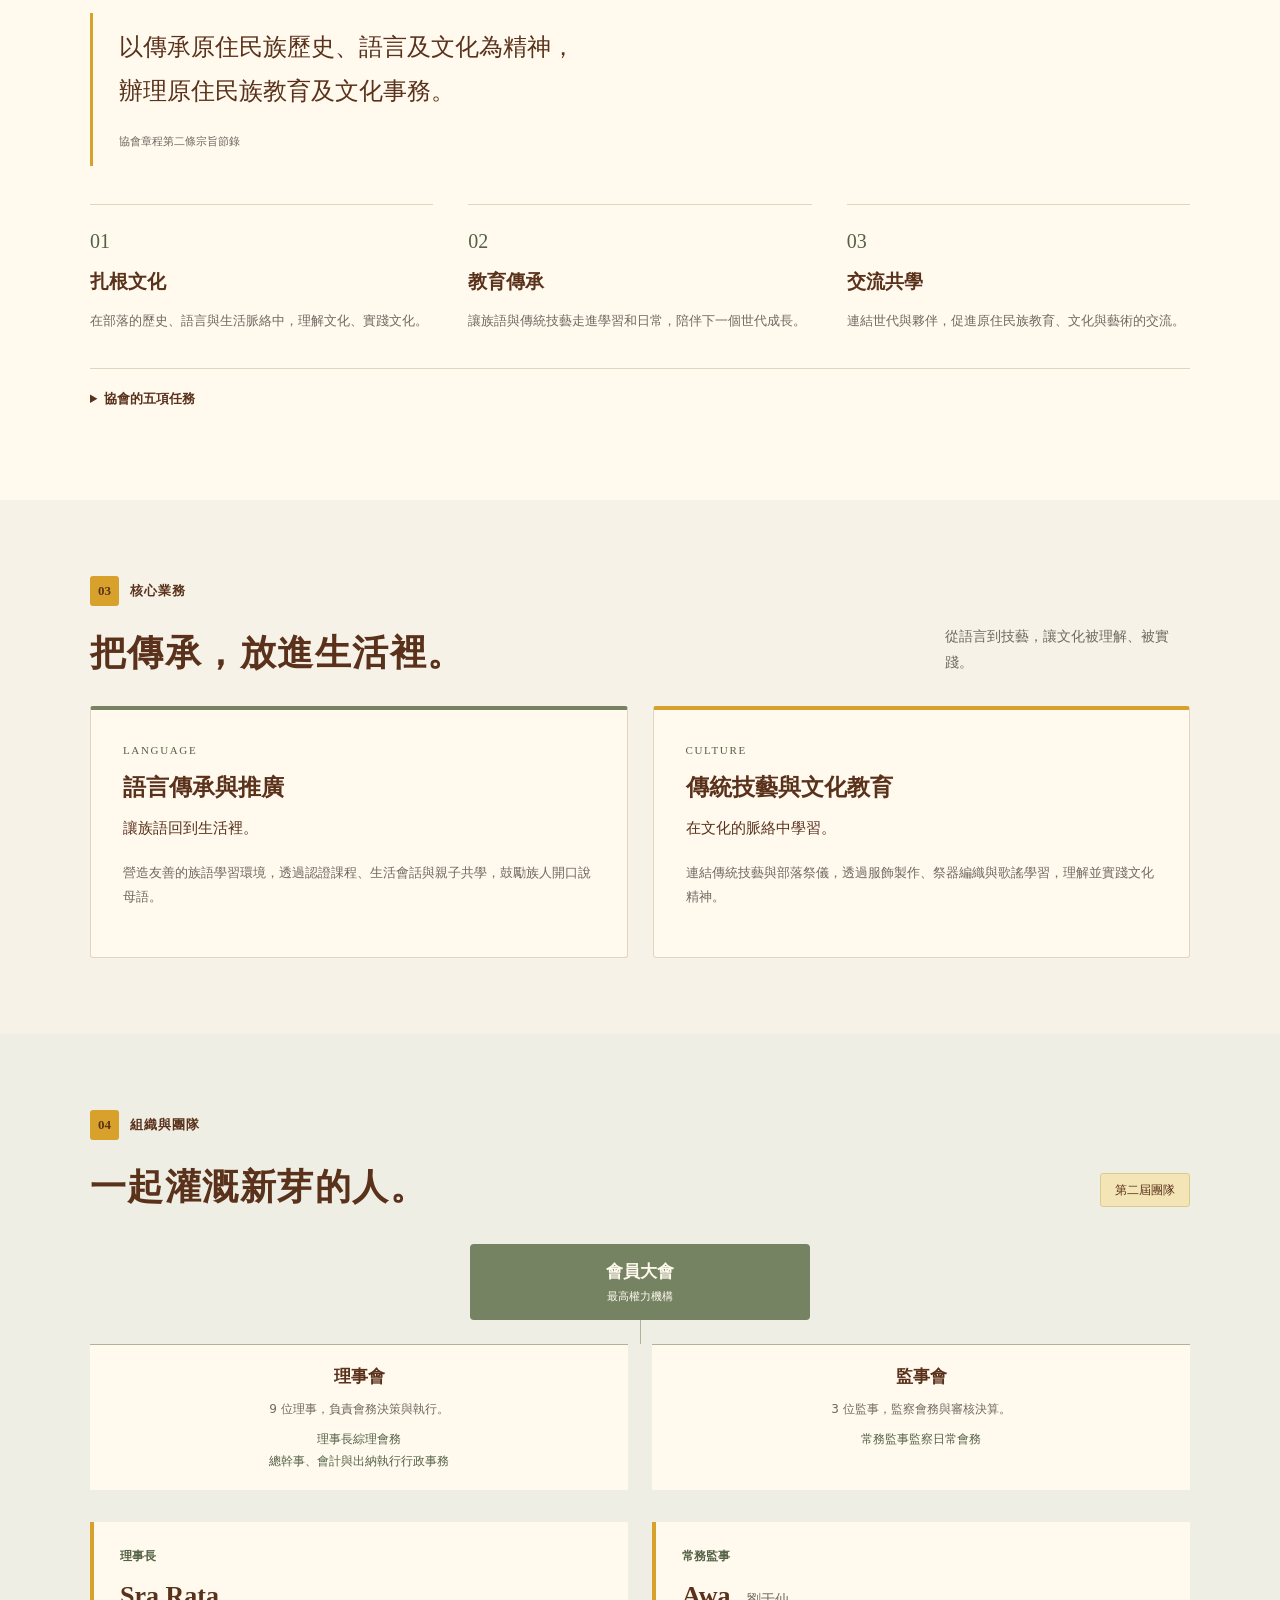
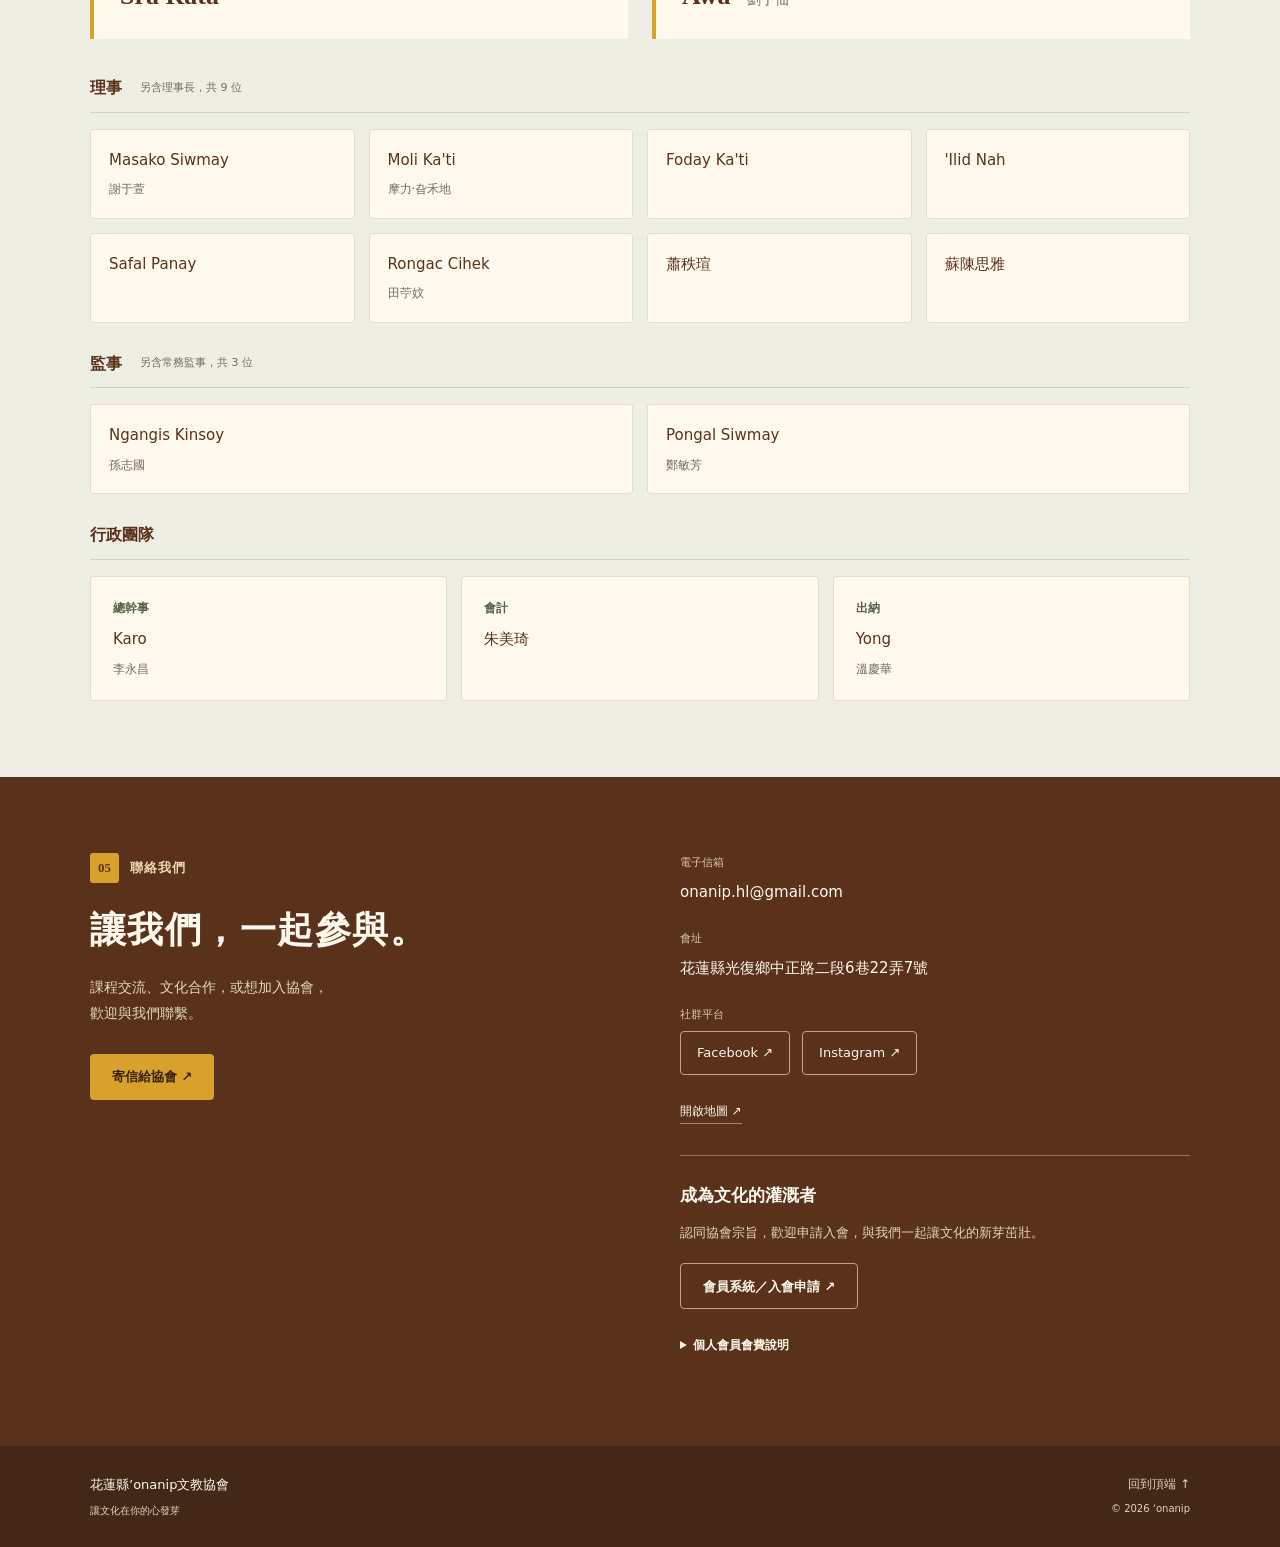
==== commit 667289e6: "Update index.html" ====
--- a/index.html
+++ b/index.html
@@ -26,7 +26,7 @@
 
     <section id="oni-about" class="oni-section" aria-labelledby="oni-about-title"><div class="oni-wrap oni-about-grid">
       <div class="oni-heading"><p class="oni-kicker"><span>01</span> 關於協會</p><h2 id="oni-about-title">一株幼苗，<br>一份共同的心意。</h2><p class="oni-subheading">ʼonanip，是檳榔幼苗，<br>也是我們對文化延續的期許。</p></div>
-      <div class="oni-about-copy"><p class="oni-lead">希望文化的種子，<br>在我們心中發芽，在部落綻放。</p><p>花蓮縣ʼonanip文教協會於 2023 年 9 月 2 日成立，由關心原住民族文化發展的族人與社會人士共同發起，集結眾人的力量，投入教育與文化事務。</p><p>從語言學習到傳統技藝，從世代交流到文化實踐，我們期許如同扎根土地的檳榔新芽，守護部落的歷史、語言與智慧，讓文化在生活中繼續生長。</p><dl class="oni-facts"><div><dt>組織性質</dt><dd>非營利社會團體</dd></div><div><dt>組織區域</dt><dd>花蓮縣</dd></div><div><dt>成立日期</dt><dd>2023.09.02</dd></div></dl></div>
+      <div class="oni-about-copy"><p class="oni-lead">希望文化的種子，<br>在我們心中發芽，在部落綻放。</p><p>花蓮縣ʼonanip文教協會於 2023 年 9 月 2 日成立，由關心原住民族文化發展的青年共同發起，集結眾人的力量，投入教育與文化事務。</p><p>從語言學習到傳統技藝，從世代交流到文化實踐，我們期許如同扎根土地的檳榔新芽，守護部落的歷史、語言與智慧，讓文化在生活中繼續生長。</p><dl class="oni-facts"><div><dt>組織性質</dt><dd>非營利社會團體</dd></div><div><dt>組織區域</dt><dd>花蓮縣</dd></div><div><dt>成立日期</dt><dd>2023.09.02</dd></div></dl></div>
     </div></section>
 
     <section id="oni-values" class="oni-section oni-purpose-section" aria-labelledby="oni-values-title"><div class="oni-wrap">
@@ -38,7 +38,7 @@
 
     <section id="oni-missions" class="oni-section" aria-labelledby="oni-missions-title"><div class="oni-wrap">
       <div class="oni-heading oni-heading-row"><div><p class="oni-kicker"><span>03</span> 核心業務</p><h2 id="oni-missions-title">把傳承，放進生活裡。</h2></div><p class="oni-subheading">從語言到技藝，讓文化被理解、被實踐。</p></div>
-      <div class="oni-missions"><article class="oni-mission"><p class="oni-mission-label">LANGUAGE</p><h3>語言傳承與推廣</h3><p class="oni-mission-tagline">讓族語回到生活裡。</p><p>營造友善的族語學習環境，透過認證課程、生活會話與親子共學，鼓勵族人開口說母語。</p></article><article class="oni-mission"><p class="oni-mission-label">CULTURE</p><h3>傳統技藝與文化教育</h3><p class="oni-mission-tagline">在文化的脈絡中學習。</p><p>連結傳統技藝與部落祭儀，透過服飾製作、祭器編織與樂舞學習，理解並實踐文化精神。</p></article></div>
+      <div class="oni-missions"><article class="oni-mission"><p class="oni-mission-label">LANGUAGE</p><h3>語言傳承與推廣</h3><p class="oni-mission-tagline">讓族語回到生活裡。</p><p>營造友善的族語學習環境，透過認證課程、生活會話與親子共學，鼓勵族人開口說母語。</p></article><article class="oni-mission"><p class="oni-mission-label">CULTURE</p><h3>傳統技藝與文化教育</h3><p class="oni-mission-tagline">在文化的脈絡中學習。</p><p>連結傳統技藝與部落祭儀，透過服飾製作、祭器編織與歌謠學習，理解並實踐文化精神。</p></article></div>
     </div></section>
 
     <section id="oni-team" class="oni-section oni-team-section" aria-labelledby="oni-team-title"><div class="oni-wrap">
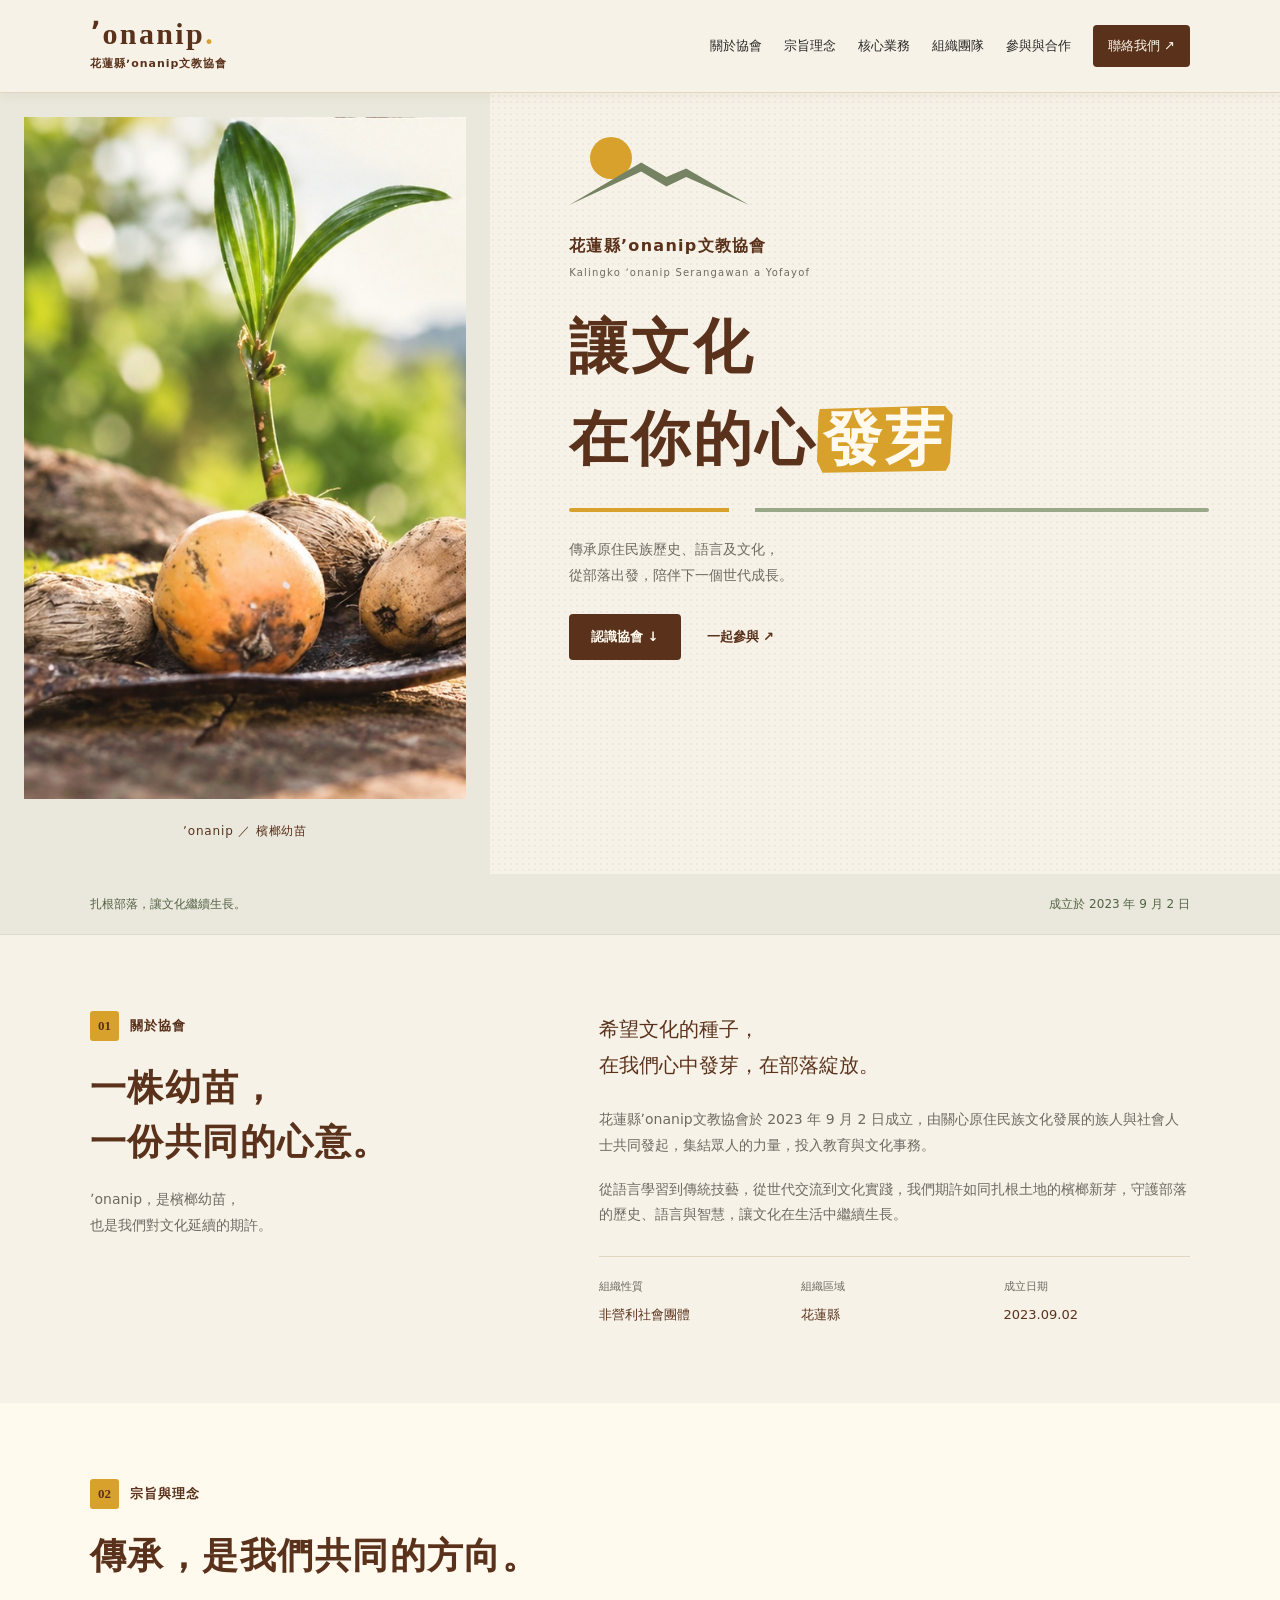
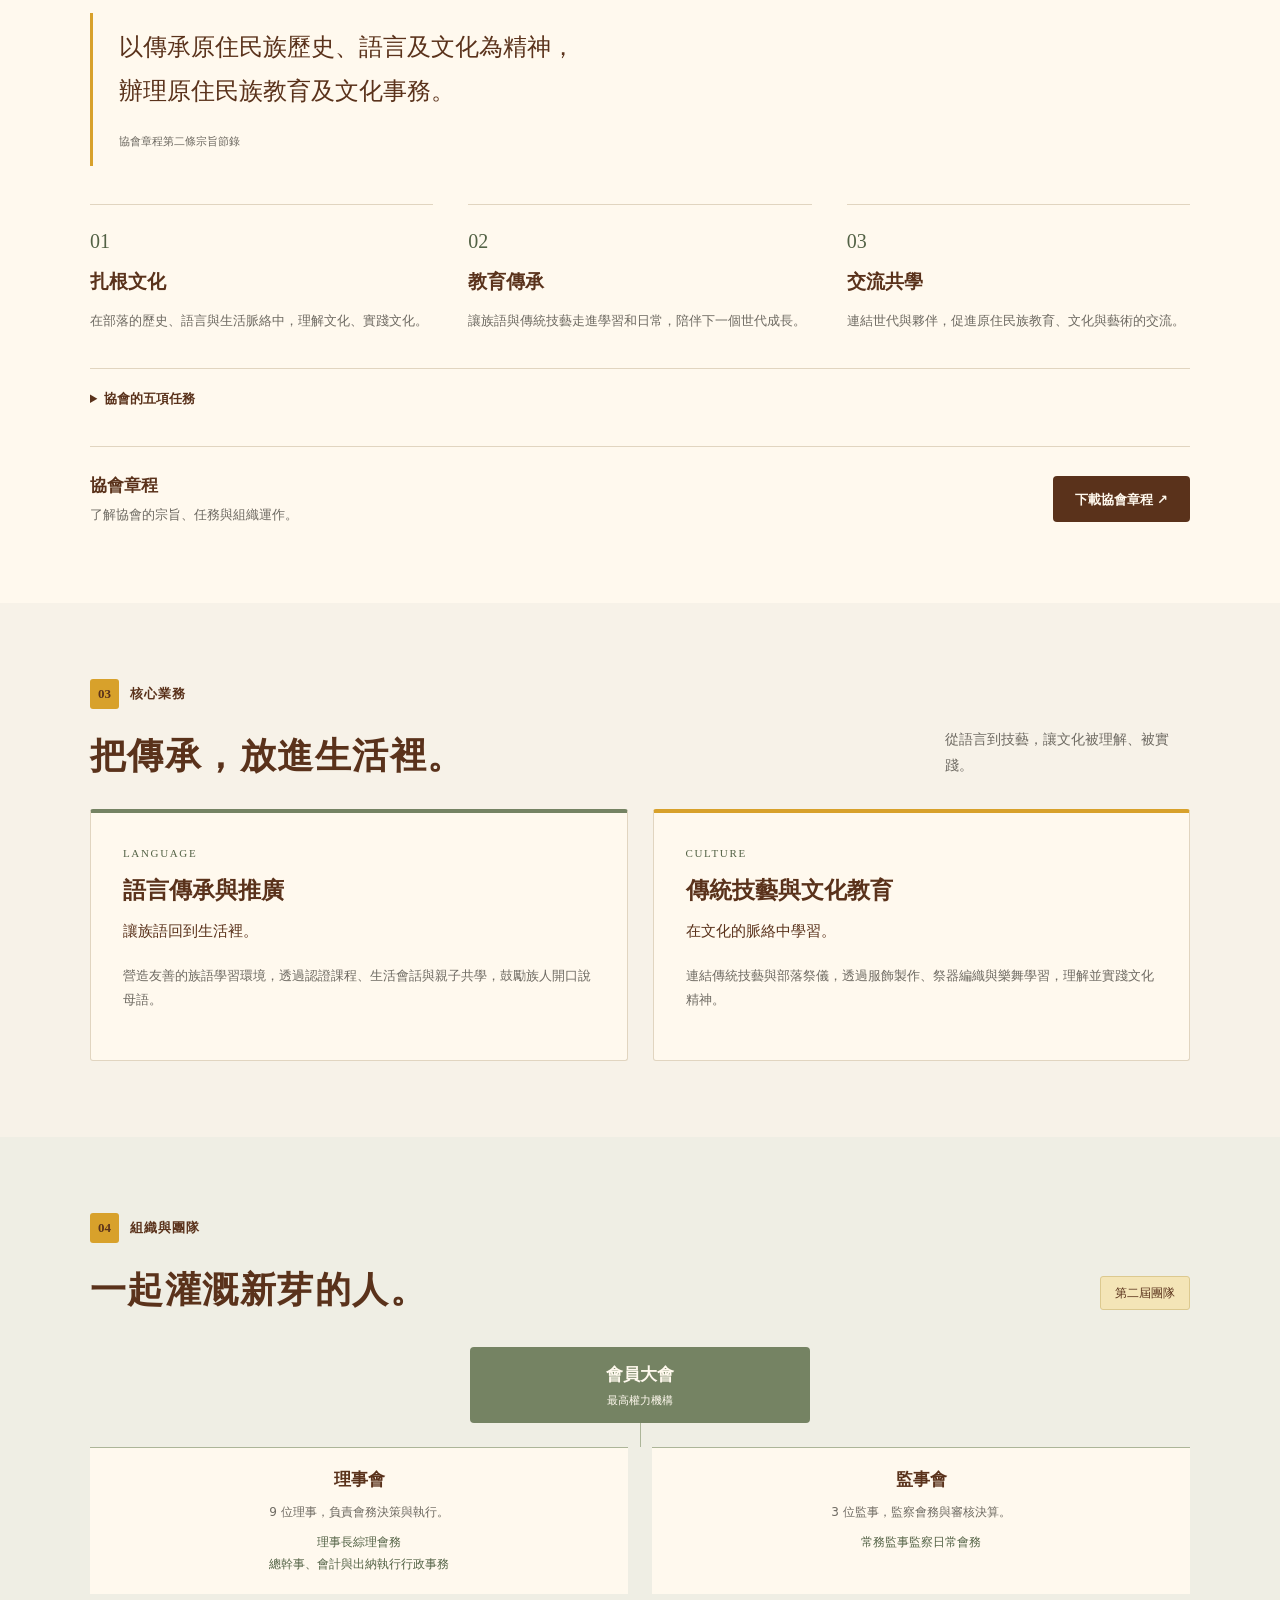
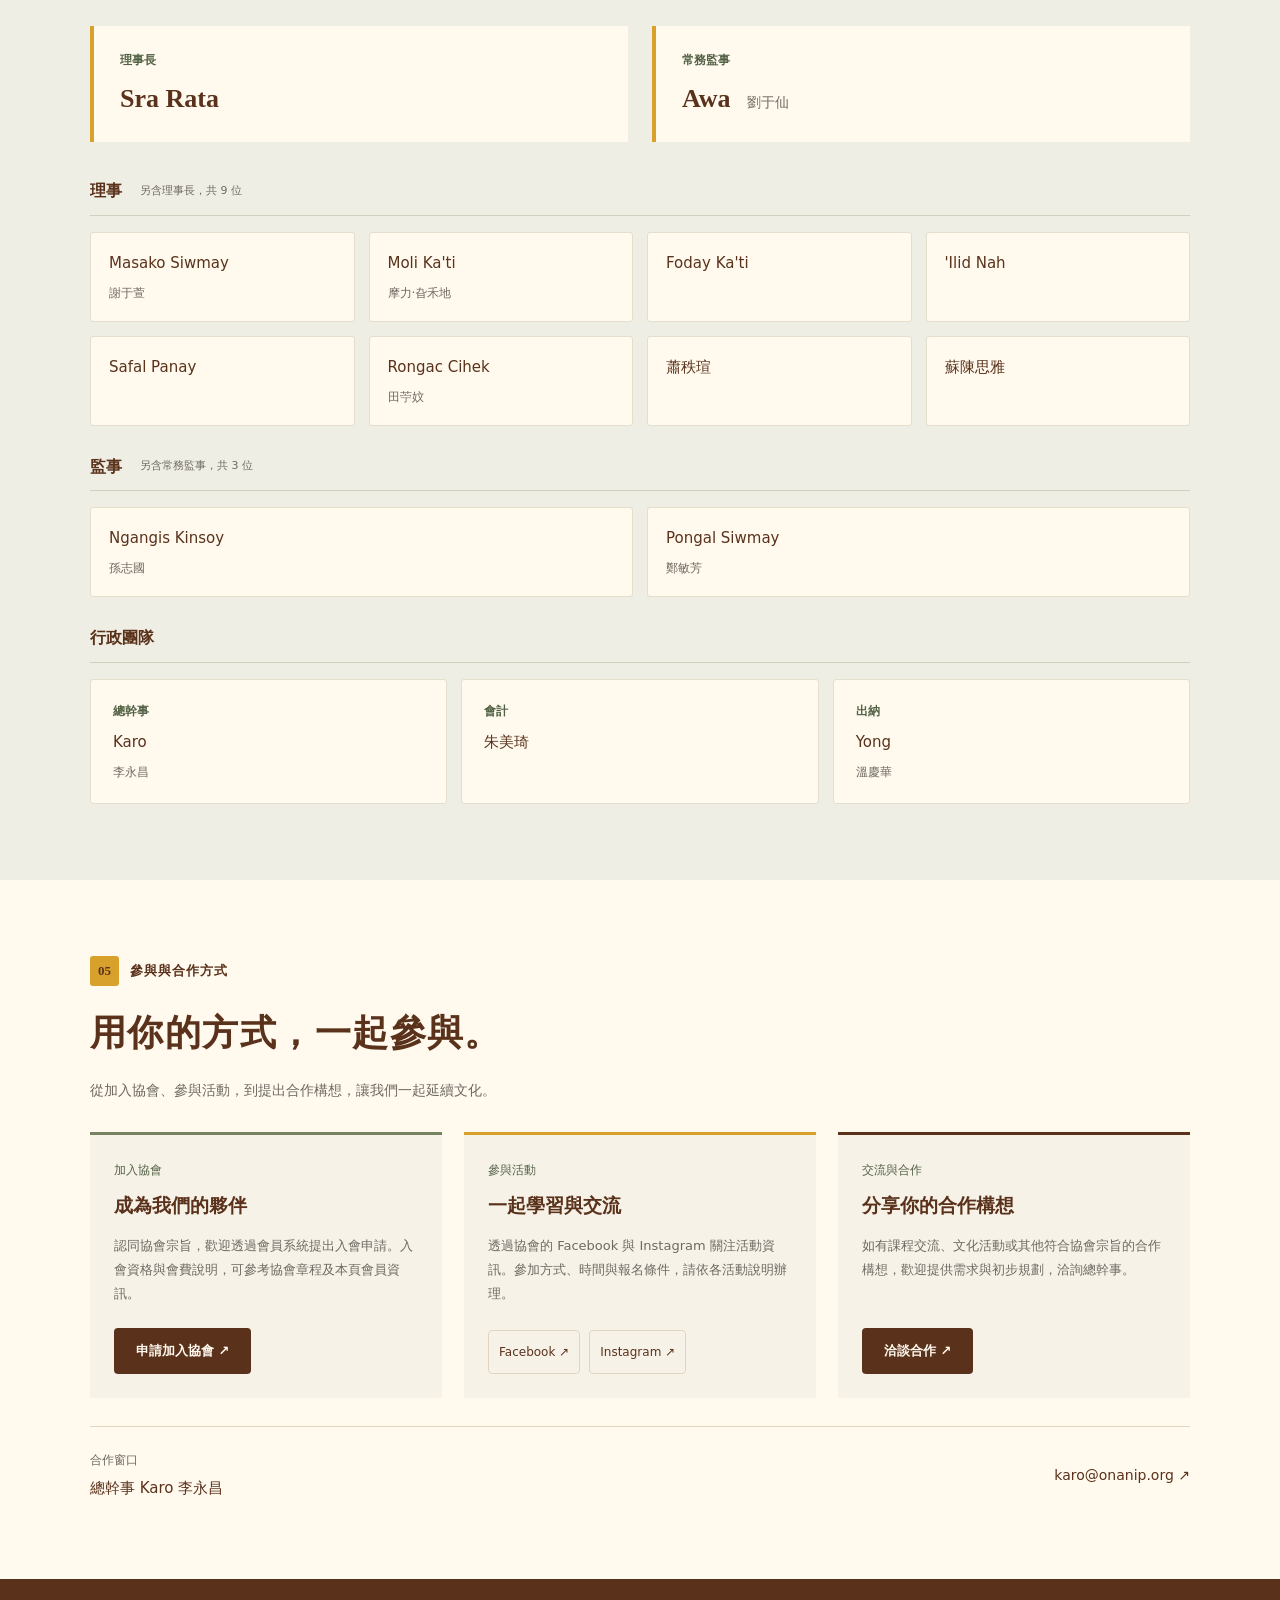
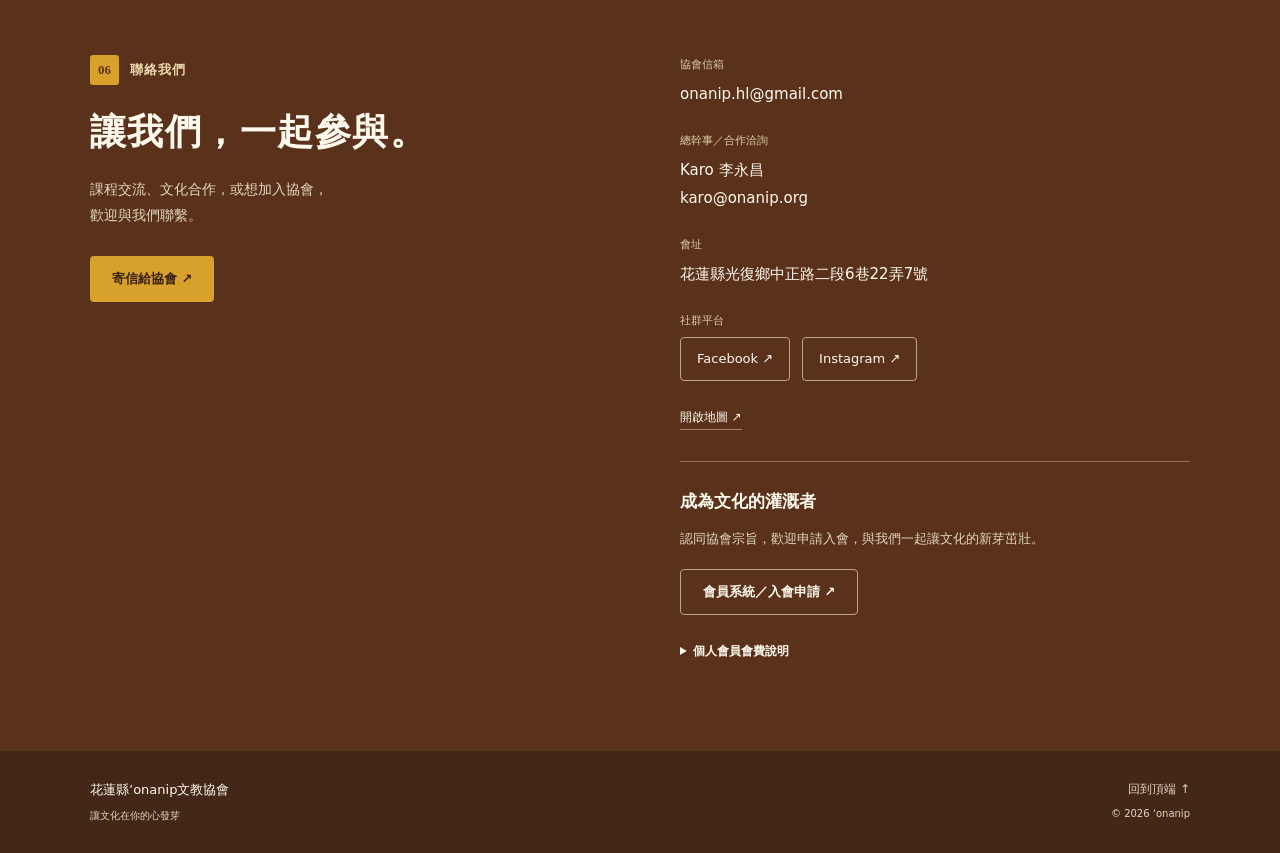
==== commit 3e0feb3a: "Add files via upload" ====
--- a/index.html
+++ b/index.html
@@ -6,7 +6,7 @@
     <div class="oni-wrap oni-header-inner">
       <a class="oni-brand" href="#oni-home" aria-label="花蓮縣ʼonanip文教協會，回到首頁"><span class="oni-brand-word">ʼonanip<span class="oni-brand-dot">.</span></span><span class="oni-brand-name">花蓮縣ʼonanip文教協會</span></a>
       <button class="oni-menu cursor-interaction" type="button" aria-expanded="false" aria-controls="oni-nav" hidden>選單 ☰</button>
-      <nav id="oni-nav" class="oni-nav" aria-label="主要導覽"><a href="#oni-about">關於協會</a><a href="#oni-values">宗旨理念</a><a href="#oni-missions">核心業務</a><a href="#oni-team">組織團隊</a><a class="oni-nav-contact" href="#oni-contact">聯絡我們 ↗</a></nav>
+      <nav id="oni-nav" class="oni-nav" aria-label="主要導覽"><a href="#oni-about">關於協會</a><a href="#oni-values">宗旨理念</a><a href="#oni-missions">核心業務</a><a href="#oni-team">組織團隊</a><a href="#oni-participate">參與與合作</a><a class="oni-nav-contact" href="#oni-contact">聯絡我們 ↗</a></nav>
     </div>
   </header>
   <main>
@@ -19,14 +19,14 @@
         <h1 id="oni-title">讓文化<br>在你的心<span class="oni-brush">發芽</span></h1>
         <div class="oni-hero-rule" aria-hidden="true"></div>
         <p class="oni-hero-description">傳承原住民族歷史、語言及文化，<br>從部落出發，陪伴下一個世代成長。</p>
-        <div class="oni-actions"><a class="oni-button oni-button-brown" href="#oni-about">認識協會 ↓</a><a class="oni-inline-link" href="#oni-contact">一起參與 ↗</a></div>
+        <div class="oni-actions"><a class="oni-button oni-button-brown" href="#oni-about">認識協會 ↓</a><a class="oni-inline-link" href="#oni-participate">一起參與 ↗</a></div>
       </div>
     </section>
     <div class="oni-strip"><div class="oni-wrap"><span>扎根部落，讓文化繼續生長。</span><span>成立於 2023 年 9 月 2 日</span></div></div>
 
     <section id="oni-about" class="oni-section" aria-labelledby="oni-about-title"><div class="oni-wrap oni-about-grid">
       <div class="oni-heading"><p class="oni-kicker"><span>01</span> 關於協會</p><h2 id="oni-about-title">一株幼苗，<br>一份共同的心意。</h2><p class="oni-subheading">ʼonanip，是檳榔幼苗，<br>也是我們對文化延續的期許。</p></div>
-      <div class="oni-about-copy"><p class="oni-lead">希望文化的種子，<br>在我們心中發芽，在部落綻放。</p><p>花蓮縣ʼonanip文教協會於 2023 年 9 月 2 日成立，由關心原住民族文化發展的青年共同發起，集結眾人的力量，投入教育與文化事務。</p><p>從語言學習到傳統技藝，從世代交流到文化實踐，我們期許如同扎根土地的檳榔新芽，守護部落的歷史、語言與智慧，讓文化在生活中繼續生長。</p><dl class="oni-facts"><div><dt>組織性質</dt><dd>非營利社會團體</dd></div><div><dt>組織區域</dt><dd>花蓮縣</dd></div><div><dt>成立日期</dt><dd>2023.09.02</dd></div></dl></div>
+      <div class="oni-about-copy"><p class="oni-lead">希望文化的種子，<br>在我們心中發芽，在部落綻放。</p><p>花蓮縣ʼonanip文教協會於 2023 年 9 月 2 日成立，由關心原住民族文化發展的族人與社會人士共同發起，集結眾人的力量，投入教育與文化事務。</p><p>從語言學習到傳統技藝，從世代交流到文化實踐，我們期許如同扎根土地的檳榔新芽，守護部落的歷史、語言與智慧，讓文化在生活中繼續生長。</p><dl class="oni-facts"><div><dt>組織性質</dt><dd>非營利社會團體</dd></div><div><dt>組織區域</dt><dd>花蓮縣</dd></div><div><dt>成立日期</dt><dd>2023.09.02</dd></div></dl></div>
     </div></section>
 
     <section id="oni-values" class="oni-section oni-purpose-section" aria-labelledby="oni-values-title"><div class="oni-wrap">
@@ -34,11 +34,15 @@
       <blockquote class="oni-purpose"><p>以傳承原住民族歷史、語言及文化為精神，<br>辦理原住民族教育及文化事務。</p><cite>協會章程第二條宗旨節錄</cite></blockquote>
       <div class="oni-values"><article><span class="oni-value-number">01</span><h3>扎根文化</h3><p>在部落的歷史、語言與生活脈絡中，理解文化、實踐文化。</p></article><article><span class="oni-value-number">02</span><h3>教育傳承</h3><p>讓族語與傳統技藝走進學習和日常，陪伴下一個世代成長。</p></article><article><span class="oni-value-number">03</span><h3>交流共學</h3><p>連結世代與夥伴，促進原住民族教育、文化與藝術的交流。</p></article></div>
       <details class="oni-details"><summary class="cursor-interaction">協會的五項任務</summary><ol><li>舉辦原住民族教育、語言、歷史、傳統技藝、歌舞、體育等各項文化傳承活動。</li><li>促進原住民族間教育、文化、藝術之交流。</li><li>培育原住民族青年人才，協助生涯規劃。</li><li>出版期刊、雜誌、書籍及各類視聽媒體等。</li><li>辦理其他符合本會宗旨之各項原住民族教育及文化事務。</li></ol><p class="oni-small">依協會章程第五條。</p></details>
+      <div class="oni-charter-download"><div><h3>協會章程</h3><p>了解協會的宗旨、任務與組織運作。</p></div>
+        <!-- 請將下方 href="#" 替換為協會章程的正式檔案連結，並保留 target="_blank"。 -->
+        <a id="oni-charter-download" class="oni-button oni-button-brown" href="#" target="_blank" rel="noopener noreferrer">下載協會章程 ↗<span class="oni-sr">（另開視窗）</span></a>
+      </div>
     </div></section>
 
     <section id="oni-missions" class="oni-section" aria-labelledby="oni-missions-title"><div class="oni-wrap">
       <div class="oni-heading oni-heading-row"><div><p class="oni-kicker"><span>03</span> 核心業務</p><h2 id="oni-missions-title">把傳承，放進生活裡。</h2></div><p class="oni-subheading">從語言到技藝，讓文化被理解、被實踐。</p></div>
-      <div class="oni-missions"><article class="oni-mission"><p class="oni-mission-label">LANGUAGE</p><h3>語言傳承與推廣</h3><p class="oni-mission-tagline">讓族語回到生活裡。</p><p>營造友善的族語學習環境，透過認證課程、生活會話與親子共學，鼓勵族人開口說母語。</p></article><article class="oni-mission"><p class="oni-mission-label">CULTURE</p><h3>傳統技藝與文化教育</h3><p class="oni-mission-tagline">在文化的脈絡中學習。</p><p>連結傳統技藝與部落祭儀，透過服飾製作、祭器編織與歌謠學習，理解並實踐文化精神。</p></article></div>
+      <div class="oni-missions"><article class="oni-mission"><p class="oni-mission-label">LANGUAGE</p><h3>語言傳承與推廣</h3><p class="oni-mission-tagline">讓族語回到生活裡。</p><p>營造友善的族語學習環境，透過認證課程、生活會話與親子共學，鼓勵族人開口說母語。</p></article><article class="oni-mission"><p class="oni-mission-label">CULTURE</p><h3>傳統技藝與文化教育</h3><p class="oni-mission-tagline">在文化的脈絡中學習。</p><p>連結傳統技藝與部落祭儀，透過服飾製作、祭器編織與樂舞學習，理解並實踐文化精神。</p></article></div>
     </div></section>
 
     <section id="oni-team" class="oni-section oni-team-section" aria-labelledby="oni-team-title"><div class="oni-wrap">
@@ -50,9 +54,20 @@
       <div class="oni-roster-section"><div class="oni-roster-title"><h3>行政團隊</h3></div><ul class="oni-roster oni-staff"><li><span class="oni-role">總幹事</span><strong>Karo</strong><span>李永昌</span></li><li><span class="oni-role">會計</span><strong>朱美琦</strong></li><li><span class="oni-role">出納</span><strong>Yong</strong><span>溫慶華</span></li></ul></div>
     </div></section>
 
+
+    <section id="oni-participate" class="oni-section oni-participation-section" aria-labelledby="oni-participate-title"><div class="oni-wrap">
+      <div class="oni-heading"><p class="oni-kicker"><span>05</span> 參與與合作方式</p><h2 id="oni-participate-title">用你的方式，一起參與。</h2><p class="oni-subheading">從加入協會、參與活動，到提出合作構想，讓我們一起延續文化。</p></div>
+      <div class="oni-participation-grid">
+        <article class="oni-participation-card"><p class="oni-participation-label">加入協會</p><h3>成為我們的夥伴</h3><p>認同協會宗旨，歡迎透過會員系統提出入會申請。入會資格與會費說明，可參考協會章程及本頁會員資訊。</p><a class="oni-button oni-button-brown" href="https://member.onanip.org/" target="_blank" rel="noopener noreferrer">申請加入協會 ↗<span class="oni-sr">（另開視窗）</span></a></article>
+        <article class="oni-participation-card"><p class="oni-participation-label">參與活動</p><h3>一起學習與交流</h3><p>透過協會的 Facebook 與 Instagram 關注活動資訊。參加方式、時間與報名條件，請依各活動說明辦理。</p><div class="oni-participation-social"><a href="https://www.facebook.com/onanip.hl/" target="_blank" rel="noopener noreferrer">Facebook ↗<span class="oni-sr">（另開視窗）</span></a><a href="https://www.instagram.com/onanip.hl/" target="_blank" rel="noopener noreferrer">Instagram ↗<span class="oni-sr">（另開視窗）</span></a></div></article>
+        <article class="oni-participation-card"><p class="oni-participation-label">交流與合作</p><h3>分享你的合作構想</h3><p>如有課程交流、文化活動或其他符合協會宗旨的合作構想，歡迎提供需求與初步規劃，洽詢總幹事。</p><a class="oni-button oni-button-brown" href="mailto:karo@onanip.org">洽談合作 ↗</a></article>
+      </div>
+      <div class="oni-coordinator"><div><span class="oni-coordinator-label">合作窗口</span><strong>總幹事 Karo 李永昌</strong></div><a href="mailto:karo@onanip.org">karo@onanip.org ↗</a></div>
+    </div></section>
+
     <section id="oni-contact" class="oni-section oni-contact-section" aria-labelledby="oni-contact-title"><div class="oni-wrap oni-contact-grid">
-      <div class="oni-heading"><p class="oni-kicker"><span>05</span> 聯絡我們</p><h2 id="oni-contact-title">讓我們，一起參與。</h2><p>課程交流、文化合作，或想加入協會，<br>歡迎與我們聯繫。</p><a class="oni-button oni-button-gold" href="mailto:onanip.hl@gmail.com">寄信給協會 ↗</a></div>
-      <div class="oni-contact-info"><dl><div><dt>電子信箱</dt><dd><a href="mailto:onanip.hl@gmail.com">onanip.hl@gmail.com</a></dd></div><div><dt>會址</dt><dd>花蓮縣光復鄉中正路二段6巷22弄7號</dd></div><div><dt>社群平台</dt><dd class="oni-social-links"><a href="https://www.facebook.com/onanip.hl/" target="_blank" rel="noopener noreferrer">Facebook ↗<span class="oni-sr">（另開視窗）</span></a><a href="https://www.instagram.com/onanip.hl/" target="_blank" rel="noopener noreferrer">Instagram ↗<span class="oni-sr">（另開視窗）</span></a></dd></div></dl><a class="oni-map-link" href="https://www.google.com/maps/search/?api=1&amp;query=花蓮縣光復鄉中正路二段6巷22弄7號" target="_blank" rel="noopener noreferrer">開啟地圖 ↗<span class="oni-sr">（另開視窗）</span></a><div class="oni-join"><h3>成為文化的灌溉者</h3><p>認同協會宗旨，歡迎申請入會，與我們一起讓文化的新芽茁壯。</p><a class="oni-button oni-button-outline" href="https://member.onanip.org/" target="_blank" rel="noopener noreferrer">會員系統／入會申請 ↗<span class="oni-sr">（另開視窗）</span></a><details class="oni-fees"><summary class="cursor-interaction">個人會員會費說明</summary><p>入會費 NT$1,000（入會時繳納）<br>常年會費 NT$1,200</p><p class="oni-small">填具申請書，經理事會通過並繳納會費後，成為個人會員。申請資格與費用以協會章程及相關決議為準。</p></details></div></div>
+      <div class="oni-heading"><p class="oni-kicker"><span>06</span> 聯絡我們</p><h2 id="oni-contact-title">讓我們，一起參與。</h2><p>課程交流、文化合作，或想加入協會，<br>歡迎與我們聯繫。</p><a class="oni-button oni-button-gold" href="mailto:onanip.hl@gmail.com">寄信給協會 ↗</a></div>
+      <div class="oni-contact-info"><dl><div><dt>協會信箱</dt><dd><a href="mailto:onanip.hl@gmail.com">onanip.hl@gmail.com</a></dd></div><div><dt>總幹事／合作洽詢</dt><dd>Karo 李永昌<br><a href="mailto:karo@onanip.org">karo@onanip.org</a></dd></div><div><dt>會址</dt><dd>花蓮縣光復鄉中正路二段6巷22弄7號</dd></div><div><dt>社群平台</dt><dd class="oni-social-links"><a href="https://www.facebook.com/onanip.hl/" target="_blank" rel="noopener noreferrer">Facebook ↗<span class="oni-sr">（另開視窗）</span></a><a href="https://www.instagram.com/onanip.hl/" target="_blank" rel="noopener noreferrer">Instagram ↗<span class="oni-sr">（另開視窗）</span></a></dd></div></dl><a class="oni-map-link" href="https://www.google.com/maps/search/?api=1&amp;query=花蓮縣光復鄉中正路二段6巷22弄7號" target="_blank" rel="noopener noreferrer">開啟地圖 ↗<span class="oni-sr">（另開視窗）</span></a><div class="oni-join"><h3>成為文化的灌溉者</h3><p>認同協會宗旨，歡迎申請入會，與我們一起讓文化的新芽茁壯。</p><a class="oni-button oni-button-outline" href="https://member.onanip.org/" target="_blank" rel="noopener noreferrer">會員系統／入會申請 ↗<span class="oni-sr">（另開視窗）</span></a><details class="oni-fees"><summary class="cursor-interaction">個人會員會費說明</summary><p>入會費 NT$1,000（入會時繳納）<br>常年會費 NT$1,200</p><p class="oni-small">填具申請書，經理事會通過並繳納會費後，成為個人會員。申請資格與費用以協會章程及相關決議為準。</p></details></div></div>
     </div></section>
   </main>
   <footer class="oni-footer"><div class="oni-wrap"><div><strong>花蓮縣ʼonanip文教協會</strong><span>讓文化在你的心發芽</span></div><div><a href="#oni-home">回到頂端 ↑</a><span>© <span data-oni-year>2026</span> ʼonanip</span></div></div></footer>
--- a/assets/site.css
+++ b/assets/site.css
@@ -17,3 +17,25 @@
 /* Keep section headings visible below the persistent navigation. */
 #onanip-site .oni-hero{scroll-margin-top:116px}
 @media(max-width:820px){#onanip-site .oni-section,#onanip-site .oni-hero{scroll-margin-top:106px}}
+
+/* Participation options and association charter. */
+#onanip-site .oni-charter-download{display:flex;align-items:center;justify-content:space-between;flex-wrap:wrap;gap:20px;border-top:1px solid var(--oni-line);margin-top:22px;padding-top:25px}
+#onanip-site .oni-charter-download h3{font-size:17px;margin-bottom:4px}
+#onanip-site .oni-charter-download p{font-size:13px;color:var(--oni-muted);margin:0}
+#onanip-site .oni-participation-section{background:var(--oni-light)}
+#onanip-site .oni-participation-grid{display:grid;grid-template-columns:repeat(3,minmax(0,1fr));gap:22px;margin-top:28px}
+#onanip-site .oni-participation-card{display:flex;flex-direction:column;align-items:flex-start;border-top:3px solid var(--oni-olive);padding:24px;background:var(--oni-paper)}
+#onanip-site .oni-participation-card:nth-child(2){border-top-color:var(--oni-gold)}
+#onanip-site .oni-participation-card:nth-child(3){border-top-color:var(--oni-brown)}
+#onanip-site .oni-participation-label{font-size:12px;color:#536245;margin-bottom:9px}
+#onanip-site .oni-participation-card h3{font-size:19px;margin-bottom:13px}
+#onanip-site .oni-participation-card>p:not(.oni-participation-label){font-size:13px;color:var(--oni-muted);margin-bottom:22px}
+#onanip-site .oni-participation-card>.oni-button,#onanip-site .oni-participation-social{margin-top:auto}
+#onanip-site .oni-participation-social{display:flex;flex-wrap:wrap;gap:9px}
+#onanip-site .oni-participation-social a{display:inline-flex;align-items:center;min-height:44px;padding:9px 10px;border:1px solid var(--oni-line);border-radius:4px;font-size:12px;color:var(--oni-brown)}
+#onanip-site .oni-coordinator{display:flex;align-items:center;justify-content:space-between;flex-wrap:wrap;gap:18px;border-top:1px solid var(--oni-line);margin-top:28px;padding-top:22px;color:var(--oni-brown)}
+#onanip-site .oni-coordinator-label{display:block;color:var(--oni-muted);font-size:12px;margin-bottom:4px}
+#onanip-site .oni-coordinator strong{font-size:15px;font-weight:500}
+#onanip-site .oni-coordinator>a{font-size:14px;padding-block:9px;overflow-wrap:anywhere}
+@media(max-width:820px){#onanip-site .oni-participation-grid{grid-template-columns:1fr;gap:18px}}
+@media(max-width:560px){#onanip-site .oni-charter-download{align-items:flex-start;flex-direction:column}#onanip-site .oni-coordinator{align-items:flex-start;flex-direction:column;gap:8px}#onanip-site .oni-participation-card{padding:23px}}
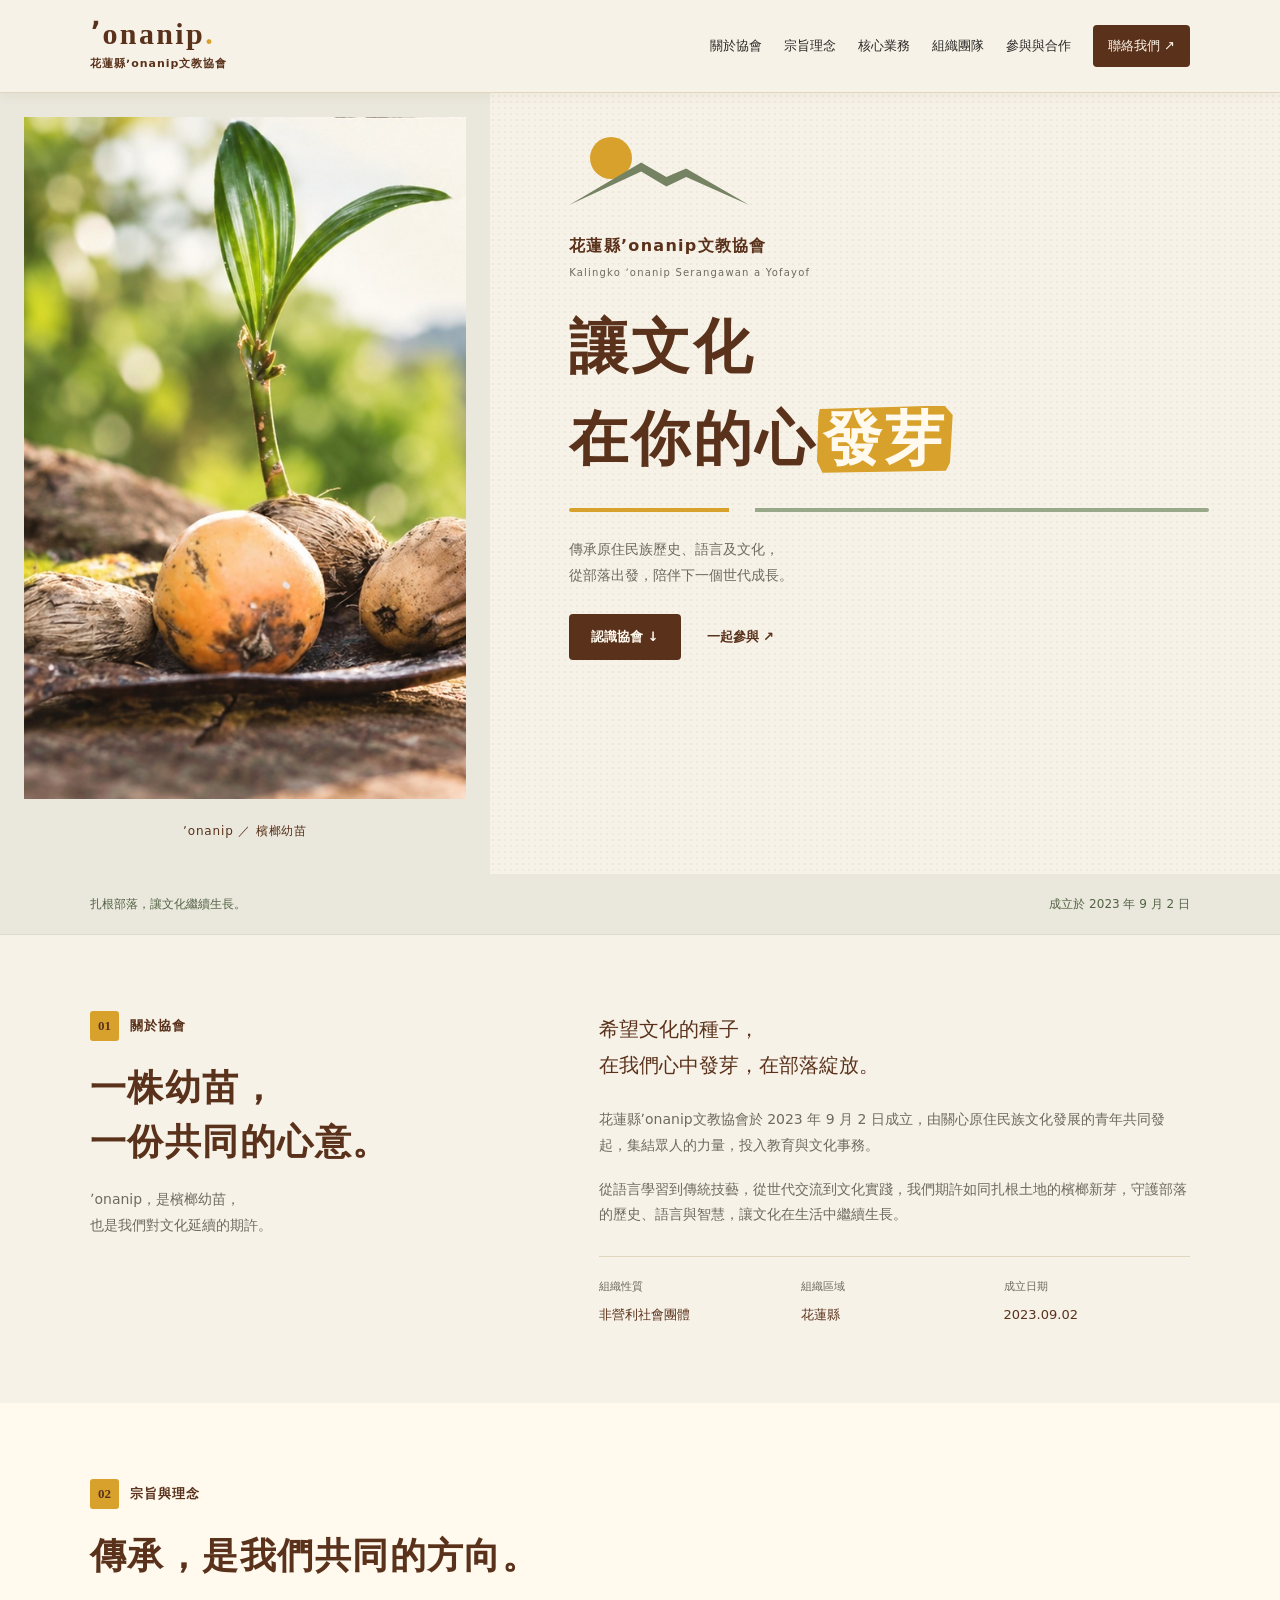
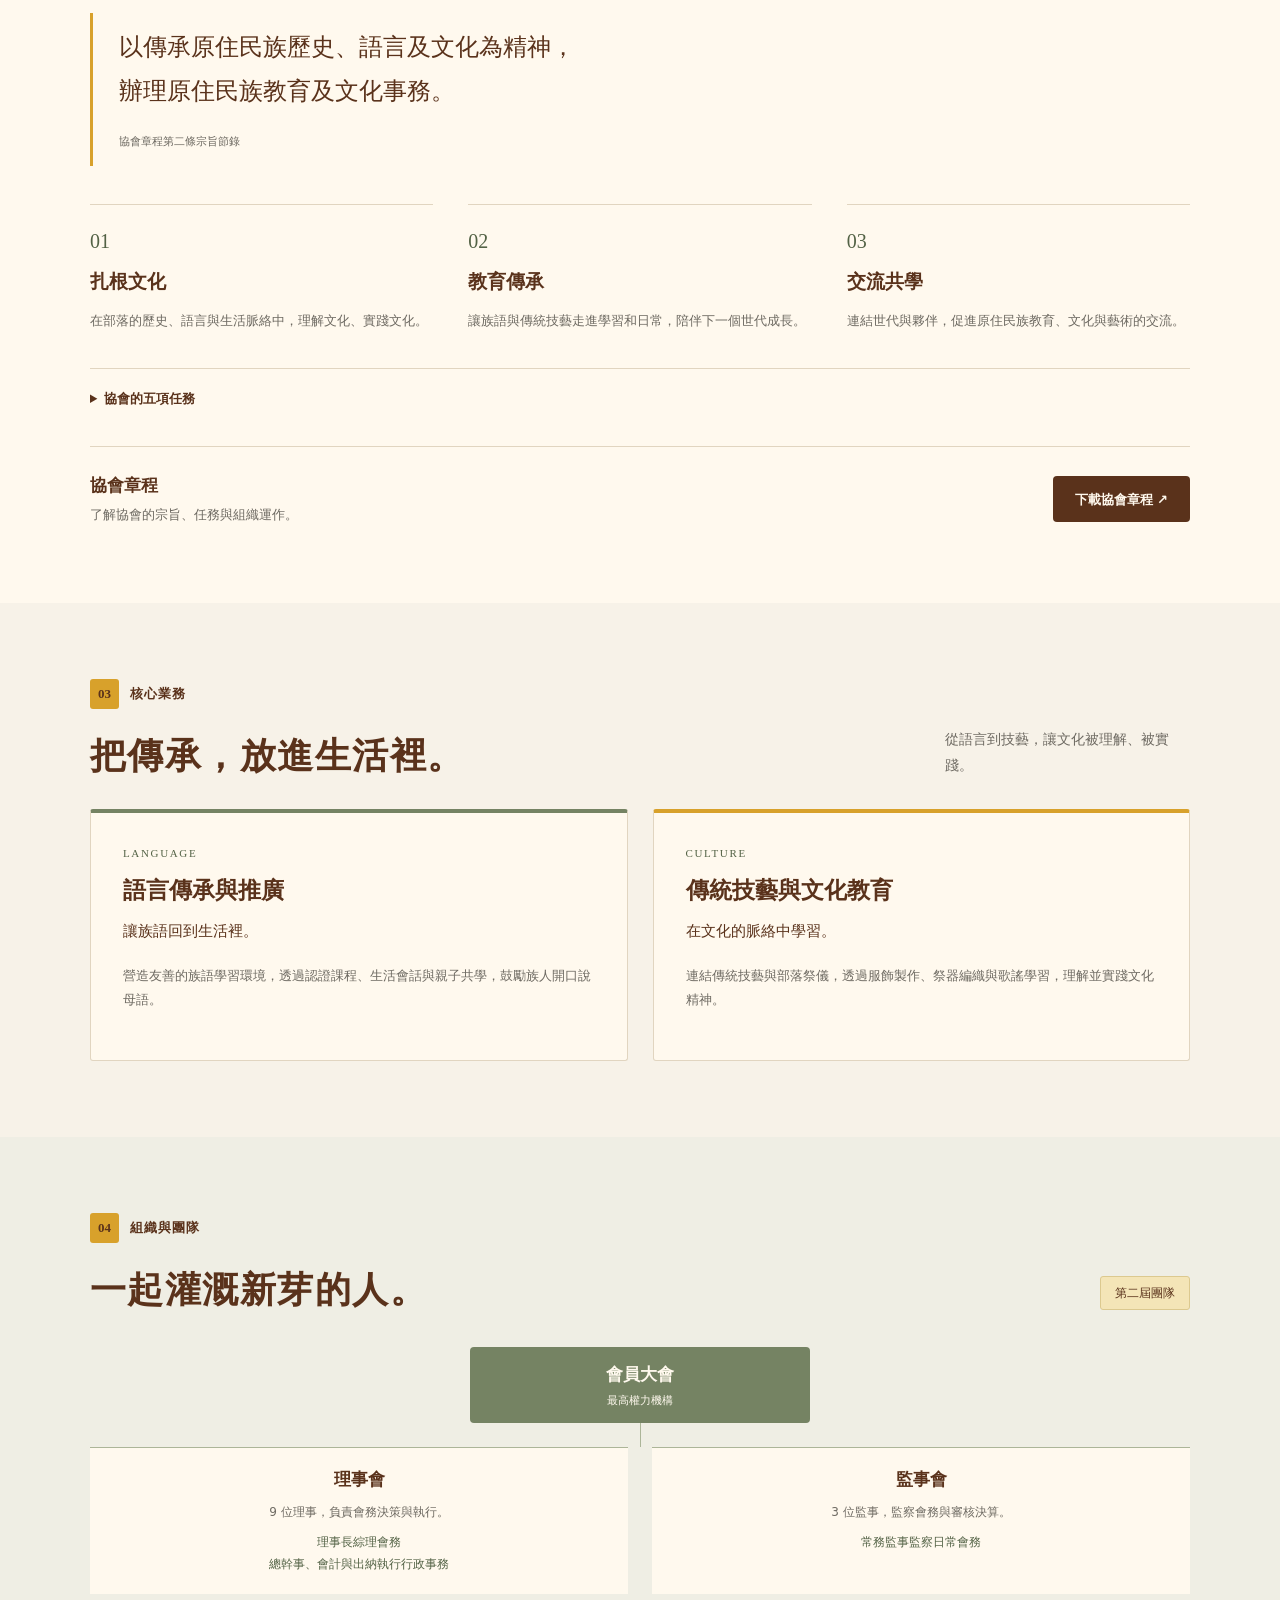
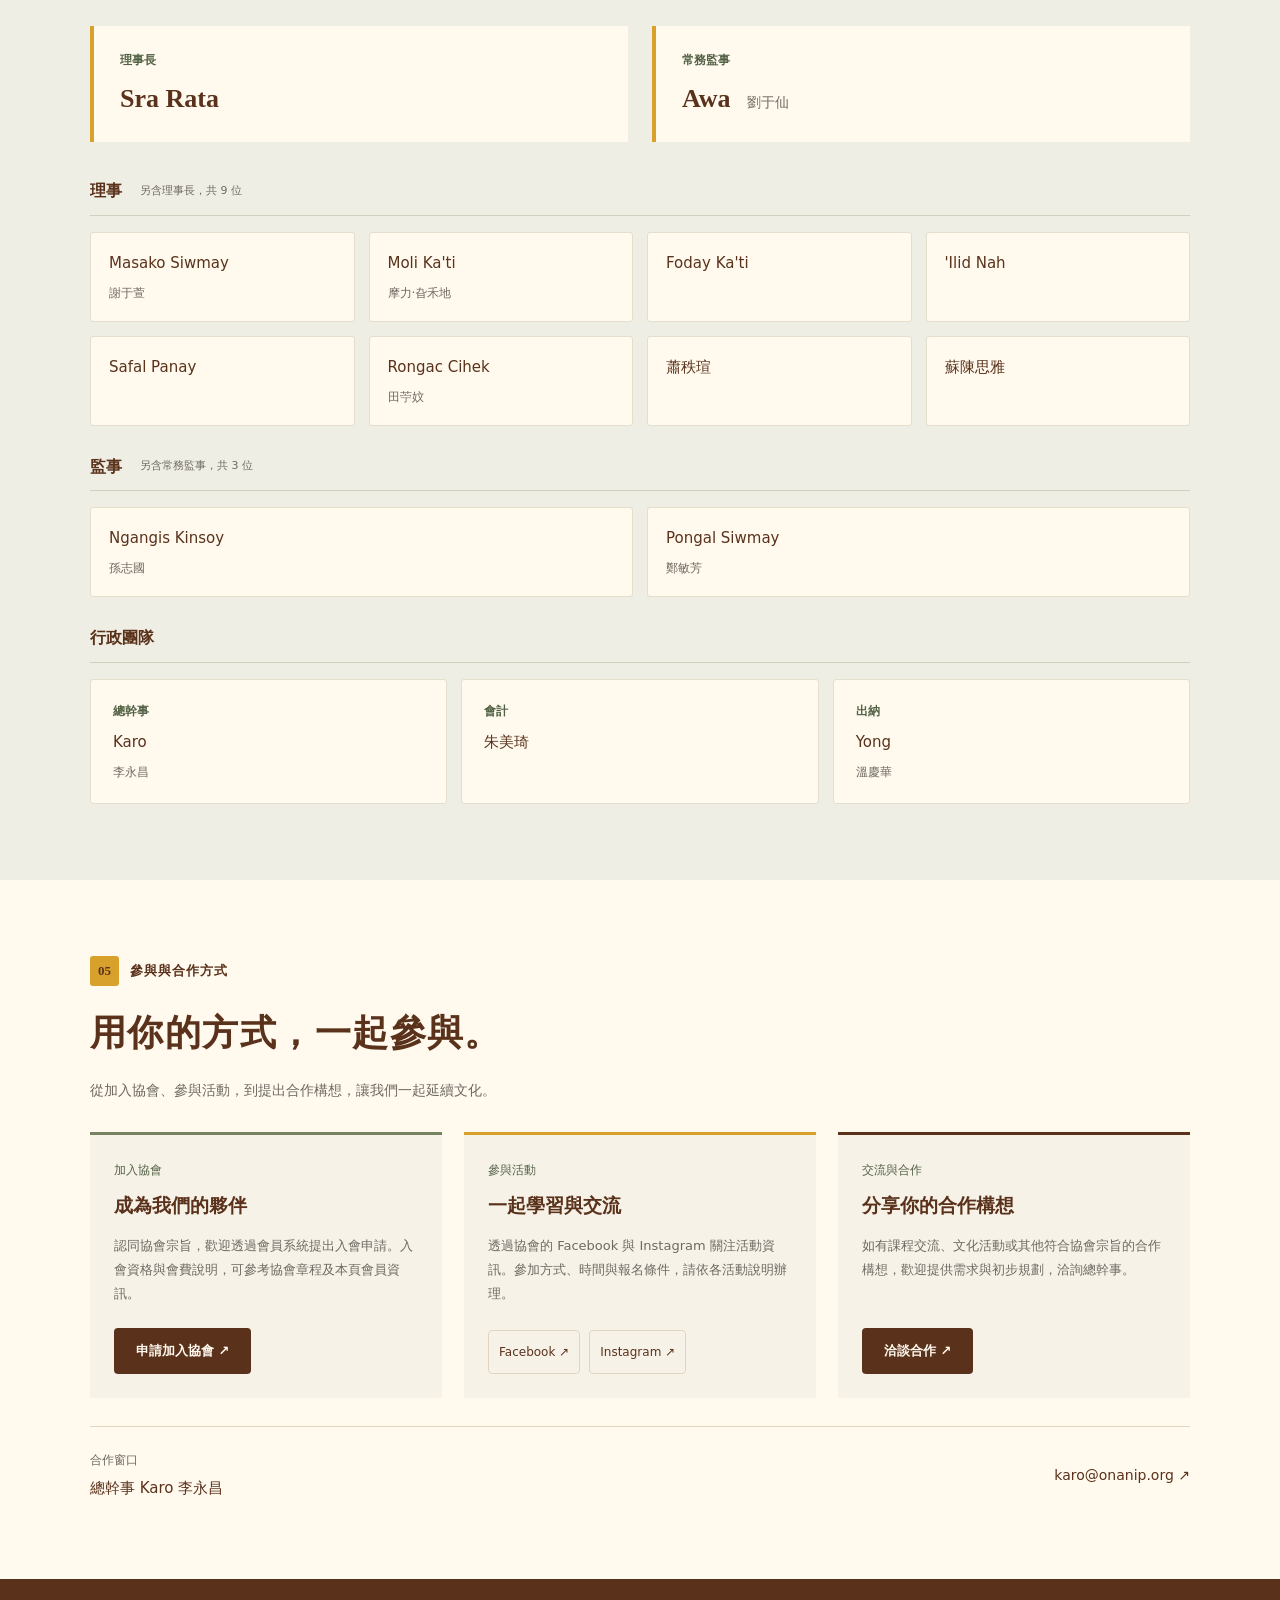
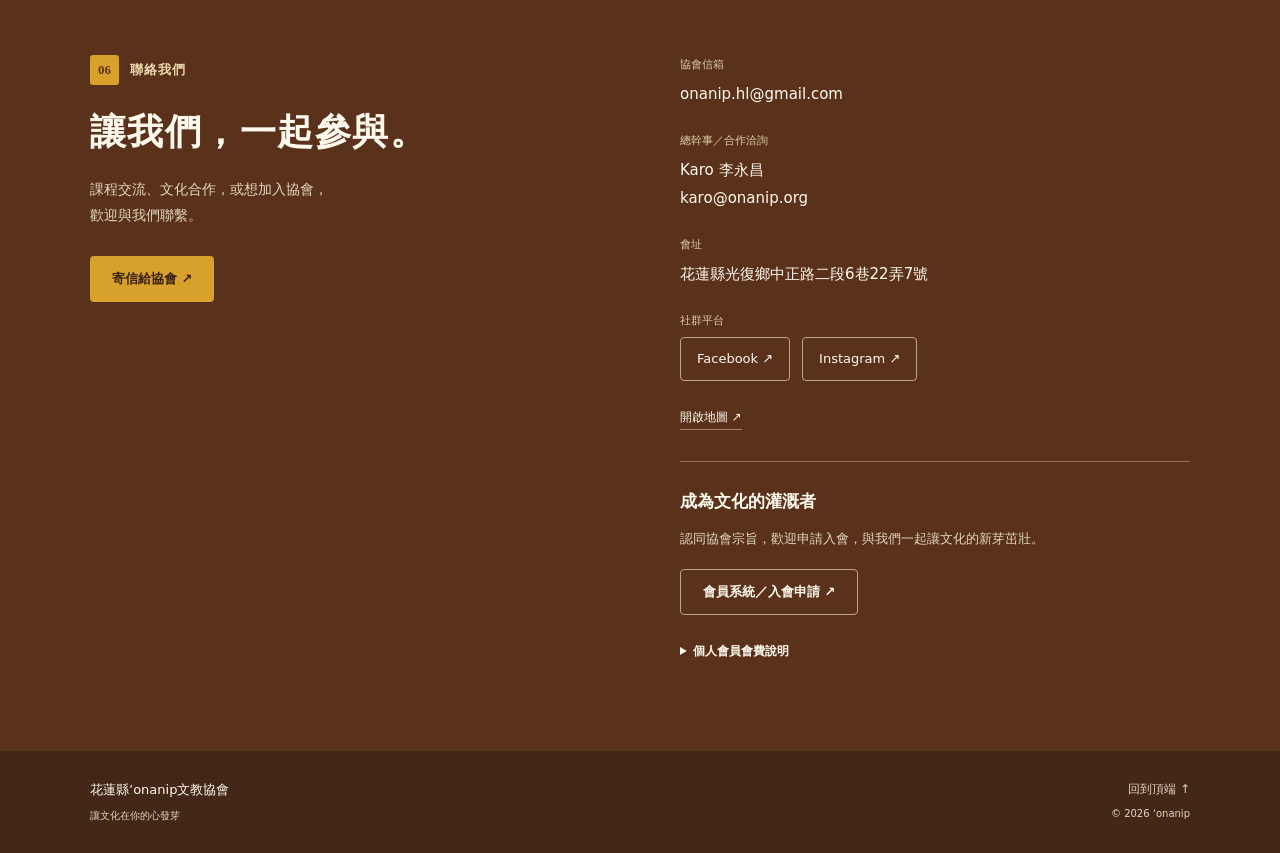
==== commit 4a361fc5: "Update index.html" ====
--- a/index.html
+++ b/index.html
@@ -26,7 +26,7 @@
 
     <section id="oni-about" class="oni-section" aria-labelledby="oni-about-title"><div class="oni-wrap oni-about-grid">
       <div class="oni-heading"><p class="oni-kicker"><span>01</span> 關於協會</p><h2 id="oni-about-title">一株幼苗，<br>一份共同的心意。</h2><p class="oni-subheading">ʼonanip，是檳榔幼苗，<br>也是我們對文化延續的期許。</p></div>
-      <div class="oni-about-copy"><p class="oni-lead">希望文化的種子，<br>在我們心中發芽，在部落綻放。</p><p>花蓮縣ʼonanip文教協會於 2023 年 9 月 2 日成立，由關心原住民族文化發展的族人與社會人士共同發起，集結眾人的力量，投入教育與文化事務。</p><p>從語言學習到傳統技藝，從世代交流到文化實踐，我們期許如同扎根土地的檳榔新芽，守護部落的歷史、語言與智慧，讓文化在生活中繼續生長。</p><dl class="oni-facts"><div><dt>組織性質</dt><dd>非營利社會團體</dd></div><div><dt>組織區域</dt><dd>花蓮縣</dd></div><div><dt>成立日期</dt><dd>2023.09.02</dd></div></dl></div>
+      <div class="oni-about-copy"><p class="oni-lead">希望文化的種子，<br>在我們心中發芽，在部落綻放。</p><p>花蓮縣ʼonanip文教協會於 2023 年 9 月 2 日成立，由關心原住民族文化發展的青年共同發起，集結眾人的力量，投入教育與文化事務。</p><p>從語言學習到傳統技藝，從世代交流到文化實踐，我們期許如同扎根土地的檳榔新芽，守護部落的歷史、語言與智慧，讓文化在生活中繼續生長。</p><dl class="oni-facts"><div><dt>組織性質</dt><dd>非營利社會團體</dd></div><div><dt>組織區域</dt><dd>花蓮縣</dd></div><div><dt>成立日期</dt><dd>2023.09.02</dd></div></dl></div>
     </div></section>
 
     <section id="oni-values" class="oni-section oni-purpose-section" aria-labelledby="oni-values-title"><div class="oni-wrap">
@@ -36,13 +36,13 @@
       <details class="oni-details"><summary class="cursor-interaction">協會的五項任務</summary><ol><li>舉辦原住民族教育、語言、歷史、傳統技藝、歌舞、體育等各項文化傳承活動。</li><li>促進原住民族間教育、文化、藝術之交流。</li><li>培育原住民族青年人才，協助生涯規劃。</li><li>出版期刊、雜誌、書籍及各類視聽媒體等。</li><li>辦理其他符合本會宗旨之各項原住民族教育及文化事務。</li></ol><p class="oni-small">依協會章程第五條。</p></details>
       <div class="oni-charter-download"><div><h3>協會章程</h3><p>了解協會的宗旨、任務與組織運作。</p></div>
         <!-- 請將下方 href="#" 替換為協會章程的正式檔案連結，並保留 target="_blank"。 -->
-        <a id="oni-charter-download" class="oni-button oni-button-brown" href="#" target="_blank" rel="noopener noreferrer">下載協會章程 ↗<span class="oni-sr">（另開視窗）</span></a>
+        <a id="oni-charter-download" class="oni-button oni-button-brown" href="https://docs.google.com/document/d/1es_1W0Spo26k-ACO7nDSnpgj9v5Ax8z3/edit?usp=sharing&ouid=102100108850737250500&rtpof=true&sd=true" target="_blank" rel="noopener noreferrer">下載協會章程 ↗<span class="oni-sr">（另開視窗）</span></a>
       </div>
     </div></section>
 
     <section id="oni-missions" class="oni-section" aria-labelledby="oni-missions-title"><div class="oni-wrap">
       <div class="oni-heading oni-heading-row"><div><p class="oni-kicker"><span>03</span> 核心業務</p><h2 id="oni-missions-title">把傳承，放進生活裡。</h2></div><p class="oni-subheading">從語言到技藝，讓文化被理解、被實踐。</p></div>
-      <div class="oni-missions"><article class="oni-mission"><p class="oni-mission-label">LANGUAGE</p><h3>語言傳承與推廣</h3><p class="oni-mission-tagline">讓族語回到生活裡。</p><p>營造友善的族語學習環境，透過認證課程、生活會話與親子共學，鼓勵族人開口說母語。</p></article><article class="oni-mission"><p class="oni-mission-label">CULTURE</p><h3>傳統技藝與文化教育</h3><p class="oni-mission-tagline">在文化的脈絡中學習。</p><p>連結傳統技藝與部落祭儀，透過服飾製作、祭器編織與樂舞學習，理解並實踐文化精神。</p></article></div>
+      <div class="oni-missions"><article class="oni-mission"><p class="oni-mission-label">LANGUAGE</p><h3>語言傳承與推廣</h3><p class="oni-mission-tagline">讓族語回到生活裡。</p><p>營造友善的族語學習環境，透過認證課程、生活會話與親子共學，鼓勵族人開口說母語。</p></article><article class="oni-mission"><p class="oni-mission-label">CULTURE</p><h3>傳統技藝與文化教育</h3><p class="oni-mission-tagline">在文化的脈絡中學習。</p><p>連結傳統技藝與部落祭儀，透過服飾製作、祭器編織與歌謠學習，理解並實踐文化精神。</p></article></div>
     </div></section>
 
     <section id="oni-team" class="oni-section oni-team-section" aria-labelledby="oni-team-title"><div class="oni-wrap">
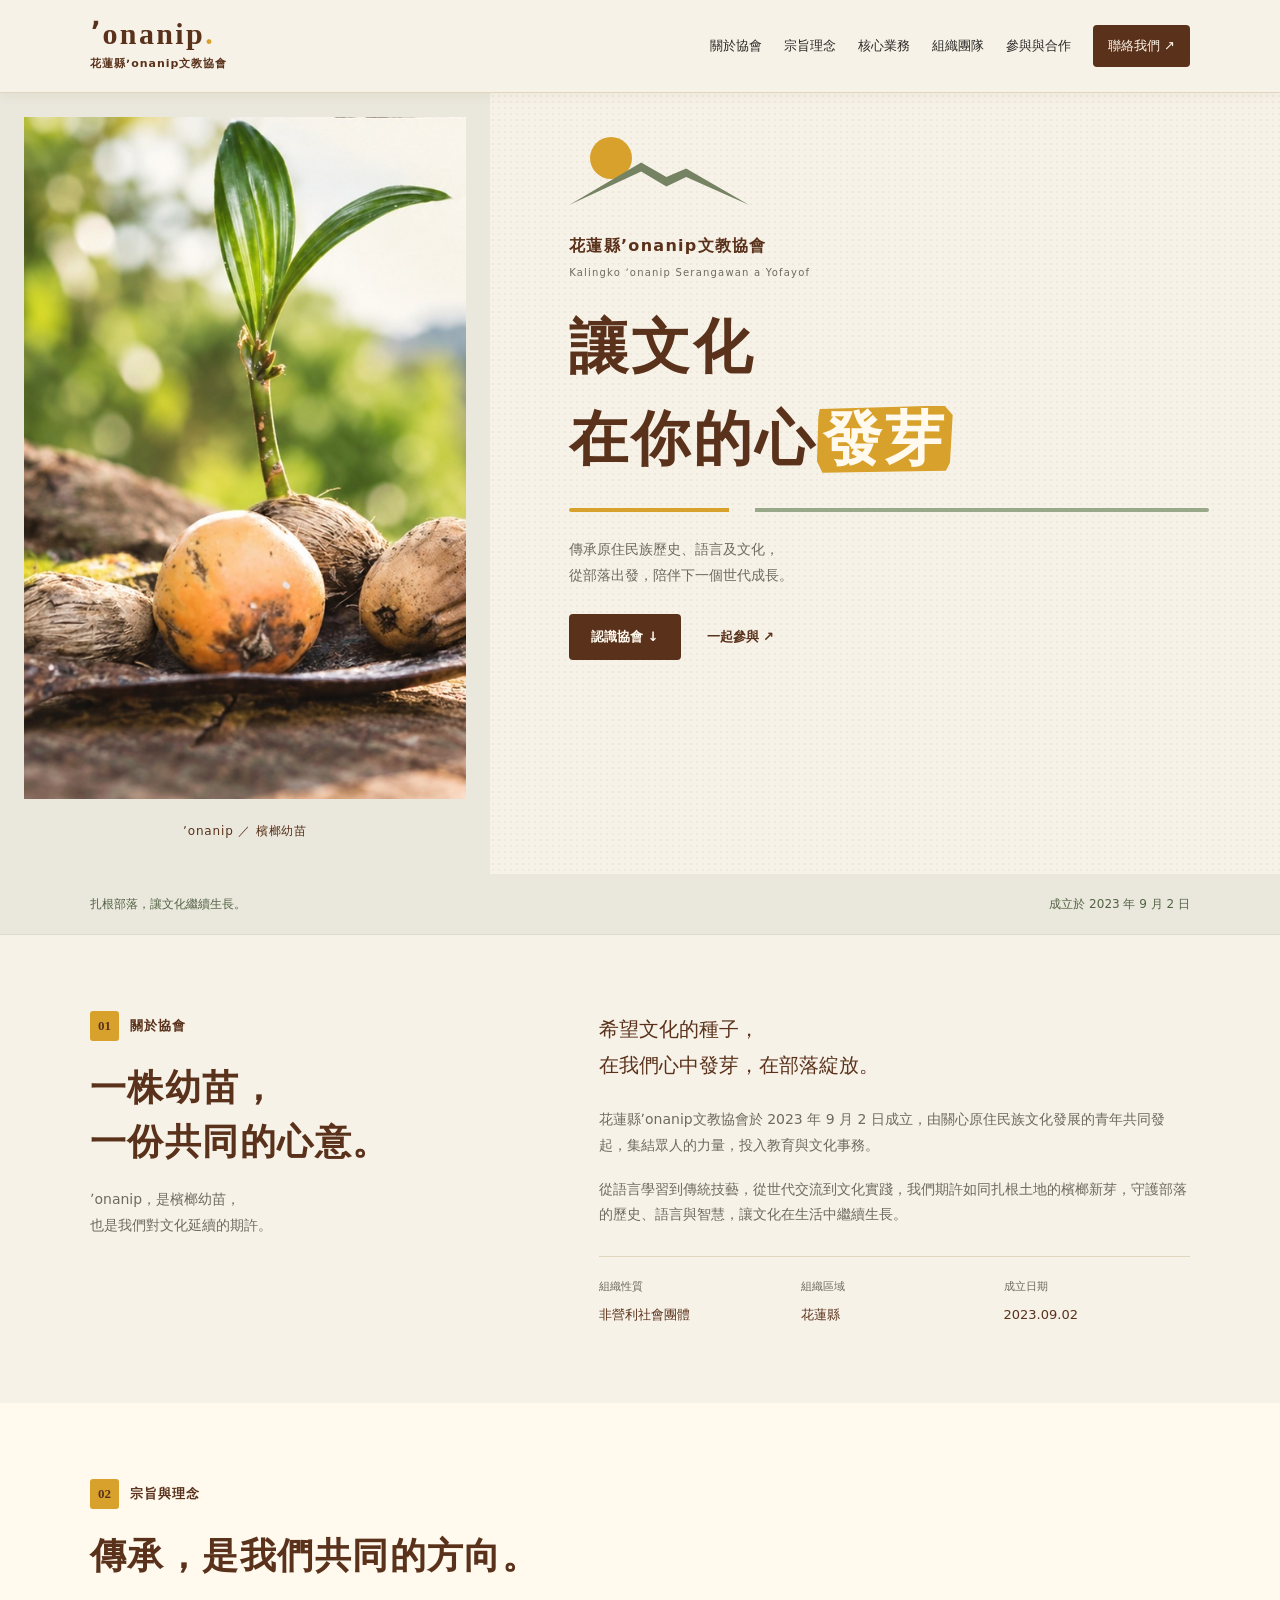
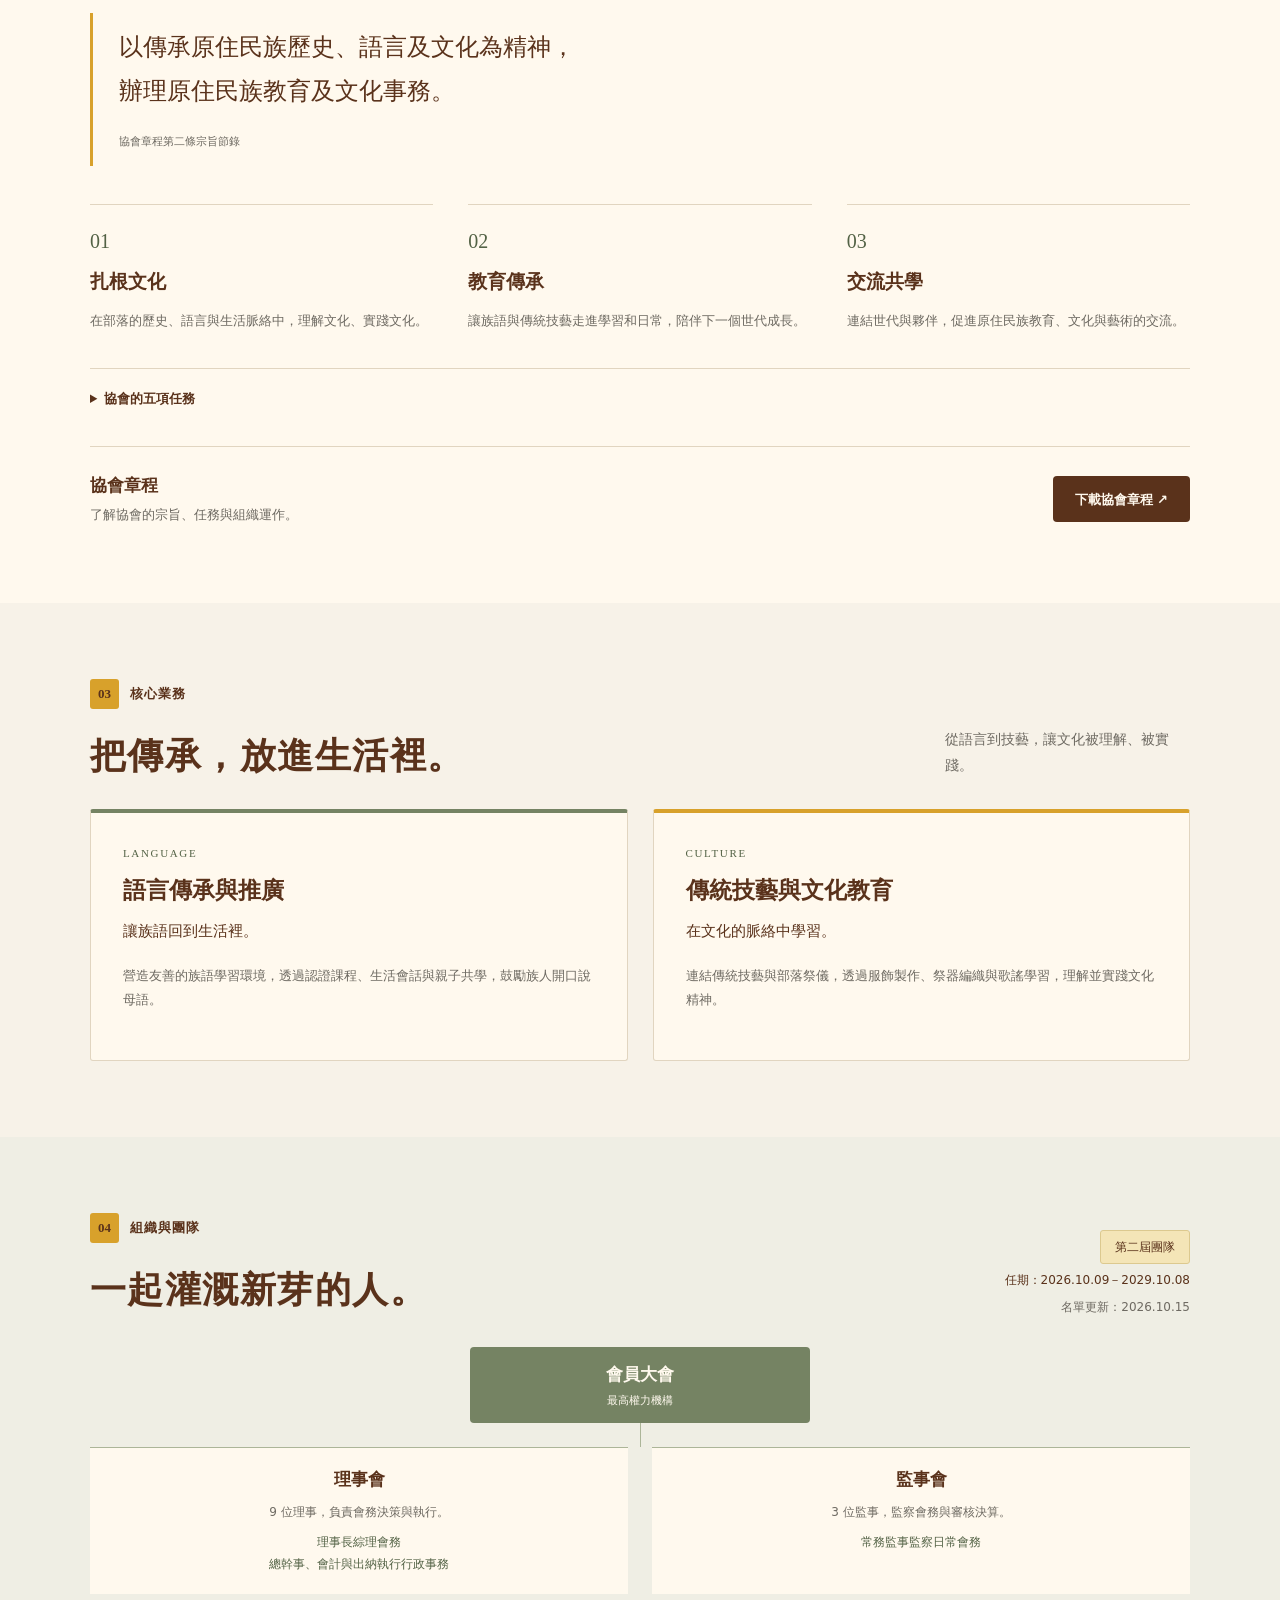
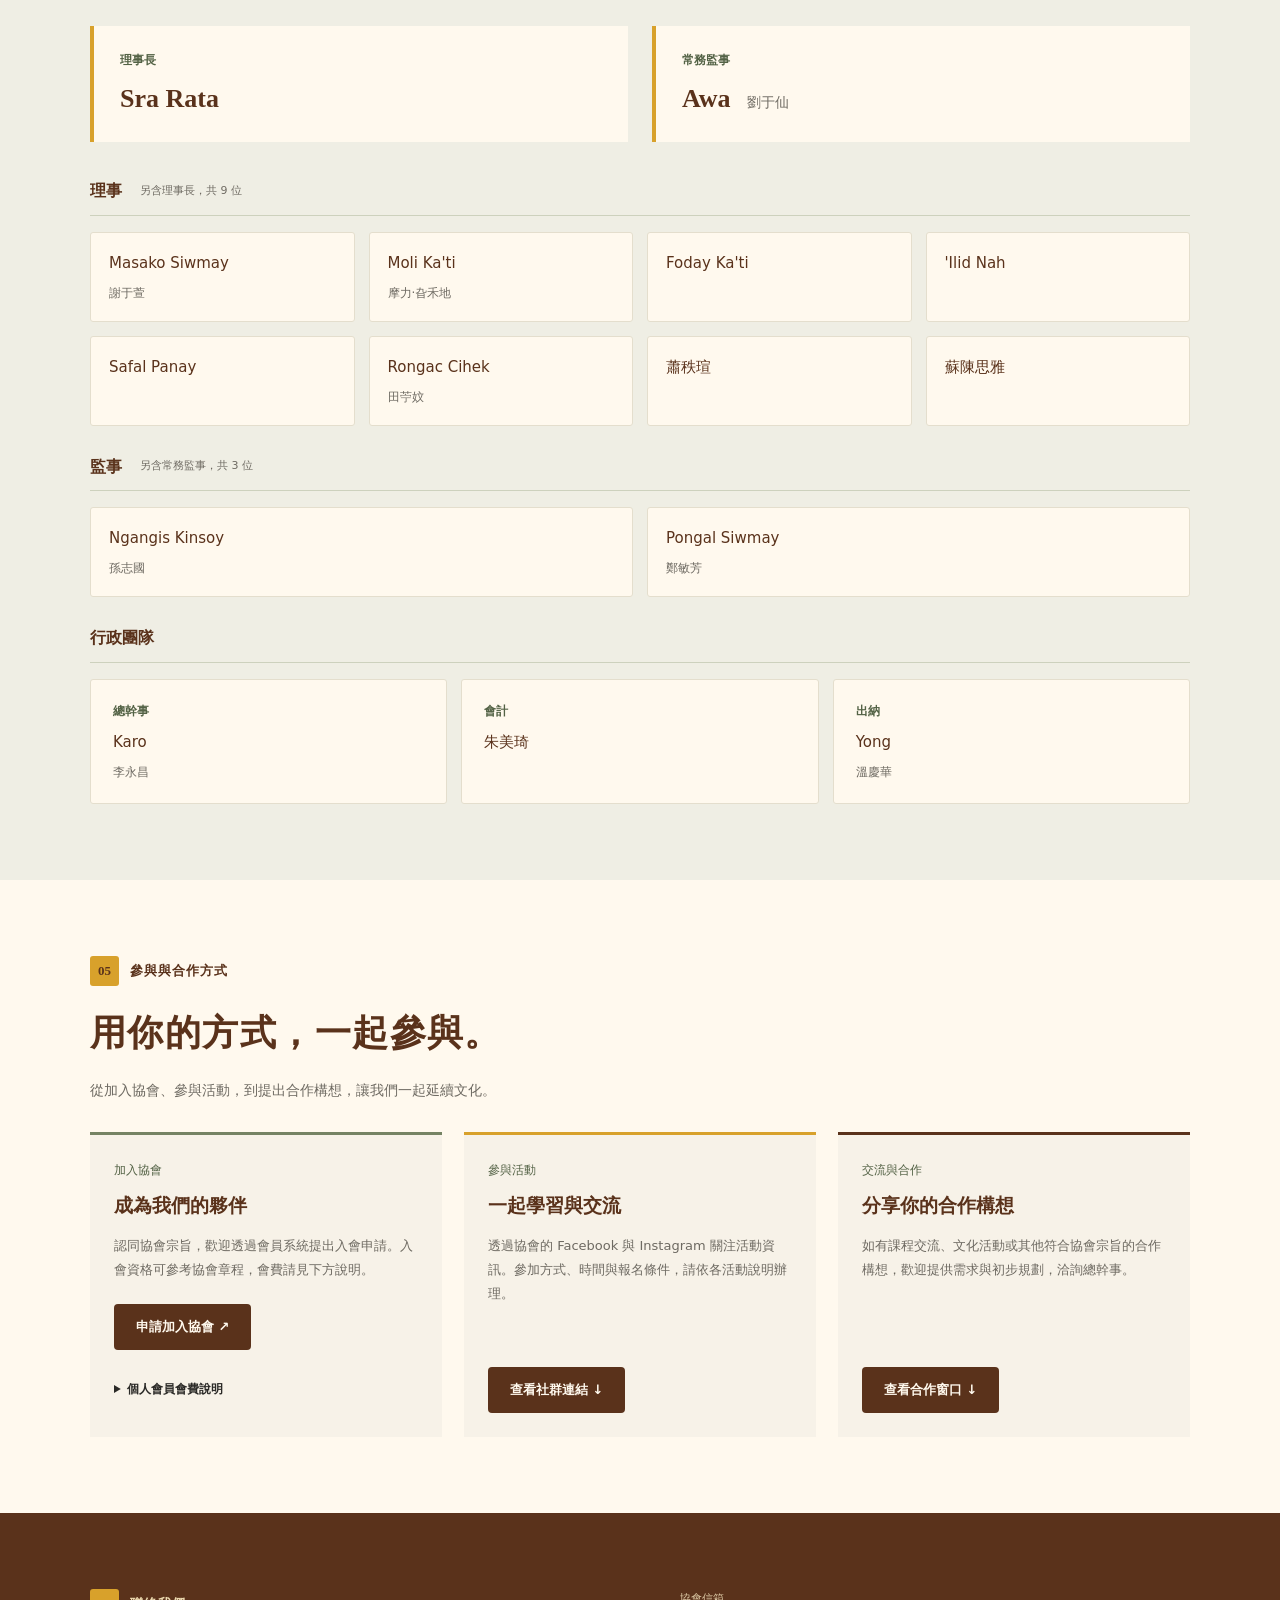
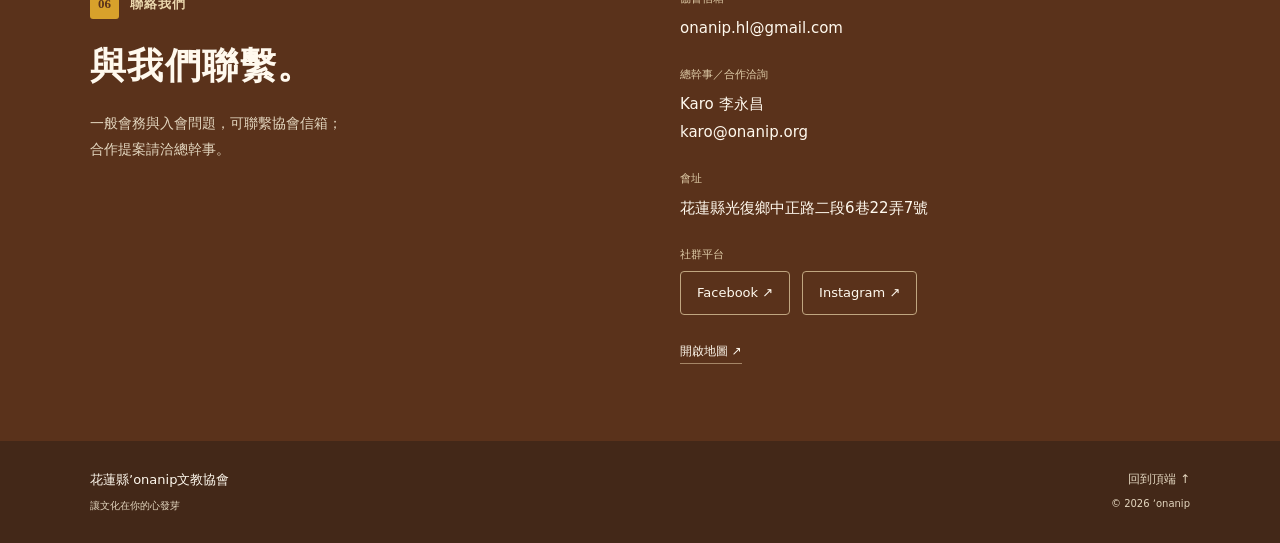
==== commit 30aa7e57: "Add files via upload" ====
--- a/index.html
+++ b/index.html
@@ -36,7 +36,7 @@
       <details class="oni-details"><summary class="cursor-interaction">協會的五項任務</summary><ol><li>舉辦原住民族教育、語言、歷史、傳統技藝、歌舞、體育等各項文化傳承活動。</li><li>促進原住民族間教育、文化、藝術之交流。</li><li>培育原住民族青年人才，協助生涯規劃。</li><li>出版期刊、雜誌、書籍及各類視聽媒體等。</li><li>辦理其他符合本會宗旨之各項原住民族教育及文化事務。</li></ol><p class="oni-small">依協會章程第五條。</p></details>
       <div class="oni-charter-download"><div><h3>協會章程</h3><p>了解協會的宗旨、任務與組織運作。</p></div>
         <!-- 請將下方 href="#" 替換為協會章程的正式檔案連結，並保留 target="_blank"。 -->
-        <a id="oni-charter-download" class="oni-button oni-button-brown" href="https://docs.google.com/document/d/1es_1W0Spo26k-ACO7nDSnpgj9v5Ax8z3/edit?usp=sharing&ouid=102100108850737250500&rtpof=true&sd=true" target="_blank" rel="noopener noreferrer">下載協會章程 ↗<span class="oni-sr">（另開視窗）</span></a>
+        <a id="oni-charter-download" class="oni-button oni-button-brown" href="#" target="_blank" rel="noopener noreferrer">下載協會章程 ↗<span class="oni-sr">（另開視窗）</span></a>
       </div>
     </div></section>
 
@@ -46,7 +46,7 @@
     </div></section>
 
     <section id="oni-team" class="oni-section oni-team-section" aria-labelledby="oni-team-title"><div class="oni-wrap">
-      <div class="oni-heading oni-heading-row"><div><p class="oni-kicker"><span>04</span> 組織與團隊</p><h2 id="oni-team-title">一起灌溉新芽的人。</h2></div><span class="oni-term">第二屆團隊</span></div>
+      <div class="oni-heading oni-heading-row"><div><p class="oni-kicker"><span>04</span> 組織與團隊</p><h2 id="oni-team-title">一起灌溉新芽的人。</h2></div><div class="oni-team-meta"><span class="oni-term">第二屆團隊</span><p class="oni-term-dates">任期：<time datetime="2026-10-09">2026.10.09</time>－<time datetime="2029-10-08">2029.10.08</time></p><p class="oni-roster-updated">名單更新：<time datetime="2026-10-15">2026.10.15</time></p></div></div>
       <div class="oni-org" aria-label="協會組織架構"><div class="oni-org-top"><strong>會員大會</strong><span>最高權力機構</span></div><div class="oni-org-branches"><div><h3>理事會</h3><p>9 位理事，負責會務決策與執行。</p><p class="oni-org-line">理事長綜理會務<br>總幹事、會計與出納執行行政事務</p></div><div><h3>監事會</h3><p>3 位監事，監察會務與審核決算。</p><p class="oni-org-line">常務監事監察日常會務</p></div></div></div>
       <div class="oni-leaders"><article><p class="oni-role">理事長</p><h3>Sra Rata</h3></article><article><p class="oni-role">常務監事</p><h3>Awa <span>劉于仙</span></h3></article></div>
       <div class="oni-roster-section"><div class="oni-roster-title"><h3>理事</h3><span>另含理事長，共 9 位</span></div><ul class="oni-roster oni-directors"><li><strong>Masako Siwmay</strong><span>謝于萱</span></li><li><strong>Moli Ka'ti</strong><span>摩力·旮禾地</span></li><li><strong>Foday Ka'ti</strong></li><li><strong>'Ilid Nah</strong></li><li><strong>Safal Panay</strong></li><li><strong>Rongac Cihek</strong><span>田苧妏</span></li><li><strong>蕭秩瑄</strong></li><li><strong>蘇陳思雅</strong></li></ul></div>
@@ -58,16 +58,16 @@
     <section id="oni-participate" class="oni-section oni-participation-section" aria-labelledby="oni-participate-title"><div class="oni-wrap">
       <div class="oni-heading"><p class="oni-kicker"><span>05</span> 參與與合作方式</p><h2 id="oni-participate-title">用你的方式，一起參與。</h2><p class="oni-subheading">從加入協會、參與活動，到提出合作構想，讓我們一起延續文化。</p></div>
       <div class="oni-participation-grid">
-        <article class="oni-participation-card"><p class="oni-participation-label">加入協會</p><h3>成為我們的夥伴</h3><p>認同協會宗旨，歡迎透過會員系統提出入會申請。入會資格與會費說明，可參考協會章程及本頁會員資訊。</p><a class="oni-button oni-button-brown" href="https://member.onanip.org/" target="_blank" rel="noopener noreferrer">申請加入協會 ↗<span class="oni-sr">（另開視窗）</span></a></article>
-        <article class="oni-participation-card"><p class="oni-participation-label">參與活動</p><h3>一起學習與交流</h3><p>透過協會的 Facebook 與 Instagram 關注活動資訊。參加方式、時間與報名條件，請依各活動說明辦理。</p><div class="oni-participation-social"><a href="https://www.facebook.com/onanip.hl/" target="_blank" rel="noopener noreferrer">Facebook ↗<span class="oni-sr">（另開視窗）</span></a><a href="https://www.instagram.com/onanip.hl/" target="_blank" rel="noopener noreferrer">Instagram ↗<span class="oni-sr">（另開視窗）</span></a></div></article>
-        <article class="oni-participation-card"><p class="oni-participation-label">交流與合作</p><h3>分享你的合作構想</h3><p>如有課程交流、文化活動或其他符合協會宗旨的合作構想，歡迎提供需求與初步規劃，洽詢總幹事。</p><a class="oni-button oni-button-brown" href="mailto:karo@onanip.org">洽談合作 ↗</a></article>
+        <article class="oni-participation-card"><p class="oni-participation-label">加入協會</p><h3>成為我們的夥伴</h3><p>認同協會宗旨，歡迎透過會員系統提出入會申請。入會資格可參考協會章程，會費請見下方說明。</p><a class="oni-button oni-button-brown" href="https://member.onanip.org/" target="_blank" rel="noopener noreferrer">申請加入協會 ↗<span class="oni-sr">（另開視窗）</span></a><details class="oni-fees"><summary class="cursor-interaction">個人會員會費說明</summary><p>入會費 NT$1,000（入會時繳納）<br>常年會費 NT$1,200</p><p class="oni-small">填具申請書，經理事會通過並繳納會費後，成為個人會員。申請資格與費用以協會章程及相關決議為準。</p></details></article>
+        <article class="oni-participation-card"><p class="oni-participation-label">參與活動</p><h3>一起學習與交流</h3><p>透過協會的 Facebook 與 Instagram 關注活動資訊。參加方式、時間與報名條件，請依各活動說明辦理。</p><a class="oni-button oni-button-brown" href="#oni-social">查看社群連結 ↓</a></article>
+        <article class="oni-participation-card"><p class="oni-participation-label">交流與合作</p><h3>分享你的合作構想</h3><p>如有課程交流、文化活動或其他符合協會宗旨的合作構想，歡迎提供需求與初步規劃，洽詢總幹事。</p><a class="oni-button oni-button-brown" href="#oni-cooperation-contact">查看合作窗口 ↓</a></article>
       </div>
-      <div class="oni-coordinator"><div><span class="oni-coordinator-label">合作窗口</span><strong>總幹事 Karo 李永昌</strong></div><a href="mailto:karo@onanip.org">karo@onanip.org ↗</a></div>
+      
     </div></section>
 
     <section id="oni-contact" class="oni-section oni-contact-section" aria-labelledby="oni-contact-title"><div class="oni-wrap oni-contact-grid">
-      <div class="oni-heading"><p class="oni-kicker"><span>06</span> 聯絡我們</p><h2 id="oni-contact-title">讓我們，一起參與。</h2><p>課程交流、文化合作，或想加入協會，<br>歡迎與我們聯繫。</p><a class="oni-button oni-button-gold" href="mailto:onanip.hl@gmail.com">寄信給協會 ↗</a></div>
-      <div class="oni-contact-info"><dl><div><dt>協會信箱</dt><dd><a href="mailto:onanip.hl@gmail.com">onanip.hl@gmail.com</a></dd></div><div><dt>總幹事／合作洽詢</dt><dd>Karo 李永昌<br><a href="mailto:karo@onanip.org">karo@onanip.org</a></dd></div><div><dt>會址</dt><dd>花蓮縣光復鄉中正路二段6巷22弄7號</dd></div><div><dt>社群平台</dt><dd class="oni-social-links"><a href="https://www.facebook.com/onanip.hl/" target="_blank" rel="noopener noreferrer">Facebook ↗<span class="oni-sr">（另開視窗）</span></a><a href="https://www.instagram.com/onanip.hl/" target="_blank" rel="noopener noreferrer">Instagram ↗<span class="oni-sr">（另開視窗）</span></a></dd></div></dl><a class="oni-map-link" href="https://www.google.com/maps/search/?api=1&amp;query=花蓮縣光復鄉中正路二段6巷22弄7號" target="_blank" rel="noopener noreferrer">開啟地圖 ↗<span class="oni-sr">（另開視窗）</span></a><div class="oni-join"><h3>成為文化的灌溉者</h3><p>認同協會宗旨，歡迎申請入會，與我們一起讓文化的新芽茁壯。</p><a class="oni-button oni-button-outline" href="https://member.onanip.org/" target="_blank" rel="noopener noreferrer">會員系統／入會申請 ↗<span class="oni-sr">（另開視窗）</span></a><details class="oni-fees"><summary class="cursor-interaction">個人會員會費說明</summary><p>入會費 NT$1,000（入會時繳納）<br>常年會費 NT$1,200</p><p class="oni-small">填具申請書，經理事會通過並繳納會費後，成為個人會員。申請資格與費用以協會章程及相關決議為準。</p></details></div></div>
+      <div class="oni-heading"><p class="oni-kicker"><span>06</span> 聯絡我們</p><h2 id="oni-contact-title">與我們聯繫。</h2><p>一般會務與入會問題，可聯繫協會信箱；<br>合作提案請洽總幹事。</p></div>
+      <div class="oni-contact-info"><dl><div><dt>協會信箱</dt><dd><a href="mailto:onanip.hl@gmail.com">onanip.hl@gmail.com</a></dd></div><div id="oni-cooperation-contact"><dt>總幹事／合作洽詢</dt><dd>Karo 李永昌<br><a href="mailto:karo@onanip.org">karo@onanip.org</a></dd></div><div><dt>會址</dt><dd>花蓮縣光復鄉中正路二段6巷22弄7號</dd></div><div id="oni-social"><dt>社群平台</dt><dd class="oni-social-links"><a href="https://www.facebook.com/onanip.hl/" target="_blank" rel="noopener noreferrer">Facebook ↗<span class="oni-sr">（另開視窗）</span></a><a href="https://www.instagram.com/onanip.hl/" target="_blank" rel="noopener noreferrer">Instagram ↗<span class="oni-sr">（另開視窗）</span></a></dd></div></dl><a class="oni-map-link" href="https://www.google.com/maps/search/?api=1&amp;query=花蓮縣光復鄉中正路二段6巷22弄7號" target="_blank" rel="noopener noreferrer">開啟地圖 ↗<span class="oni-sr">（另開視窗）</span></a></div>
     </div></section>
   </main>
   <footer class="oni-footer"><div class="oni-wrap"><div><strong>花蓮縣ʼonanip文教協會</strong><span>讓文化在你的心發芽</span></div><div><a href="#oni-home">回到頂端 ↑</a><span>© <span data-oni-year>2026</span> ʼonanip</span></div></div></footer>
--- a/assets/site.css
+++ b/assets/site.css
@@ -39,3 +39,14 @@
 #onanip-site .oni-coordinator>a{font-size:14px;padding-block:9px;overflow-wrap:anywhere}
 @media(max-width:820px){#onanip-site .oni-participation-grid{grid-template-columns:1fr;gap:18px}}
 @media(max-width:560px){#onanip-site .oni-charter-download{align-items:flex-start;flex-direction:column}#onanip-site .oni-coordinator{align-items:flex-start;flex-direction:column;gap:8px}#onanip-site .oni-participation-card{padding:23px}}
+
+/* Term dates stay static and are updated only when the roster is revised. */
+#onanip-site .oni-team-meta{display:flex;flex-direction:column;align-items:flex-end;gap:6px;max-width:100%}
+#onanip-site .oni-team-meta .oni-term{margin:0}
+#onanip-site .oni-team-meta p{margin:0;font-size:12px;line-height:1.7;color:var(--oni-muted)}
+#onanip-site .oni-team-meta .oni-term-dates{color:var(--oni-brown)}
+#onanip-site .oni-participation-card .oni-fees{width:100%;margin-top:15px}
+#onanip-site .oni-participation-card .oni-fees p,#onanip-site .oni-participation-card .oni-fees .oni-small{font-size:12px;color:var(--oni-muted)}
+#onanip-site #oni-cooperation-contact,#onanip-site #oni-social{scroll-margin-top:116px}
+@media(max-width:820px){#onanip-site #oni-cooperation-contact,#onanip-site #oni-social{scroll-margin-top:106px}}
+@media(max-width:560px){#onanip-site .oni-team-meta{align-items:flex-start}}
